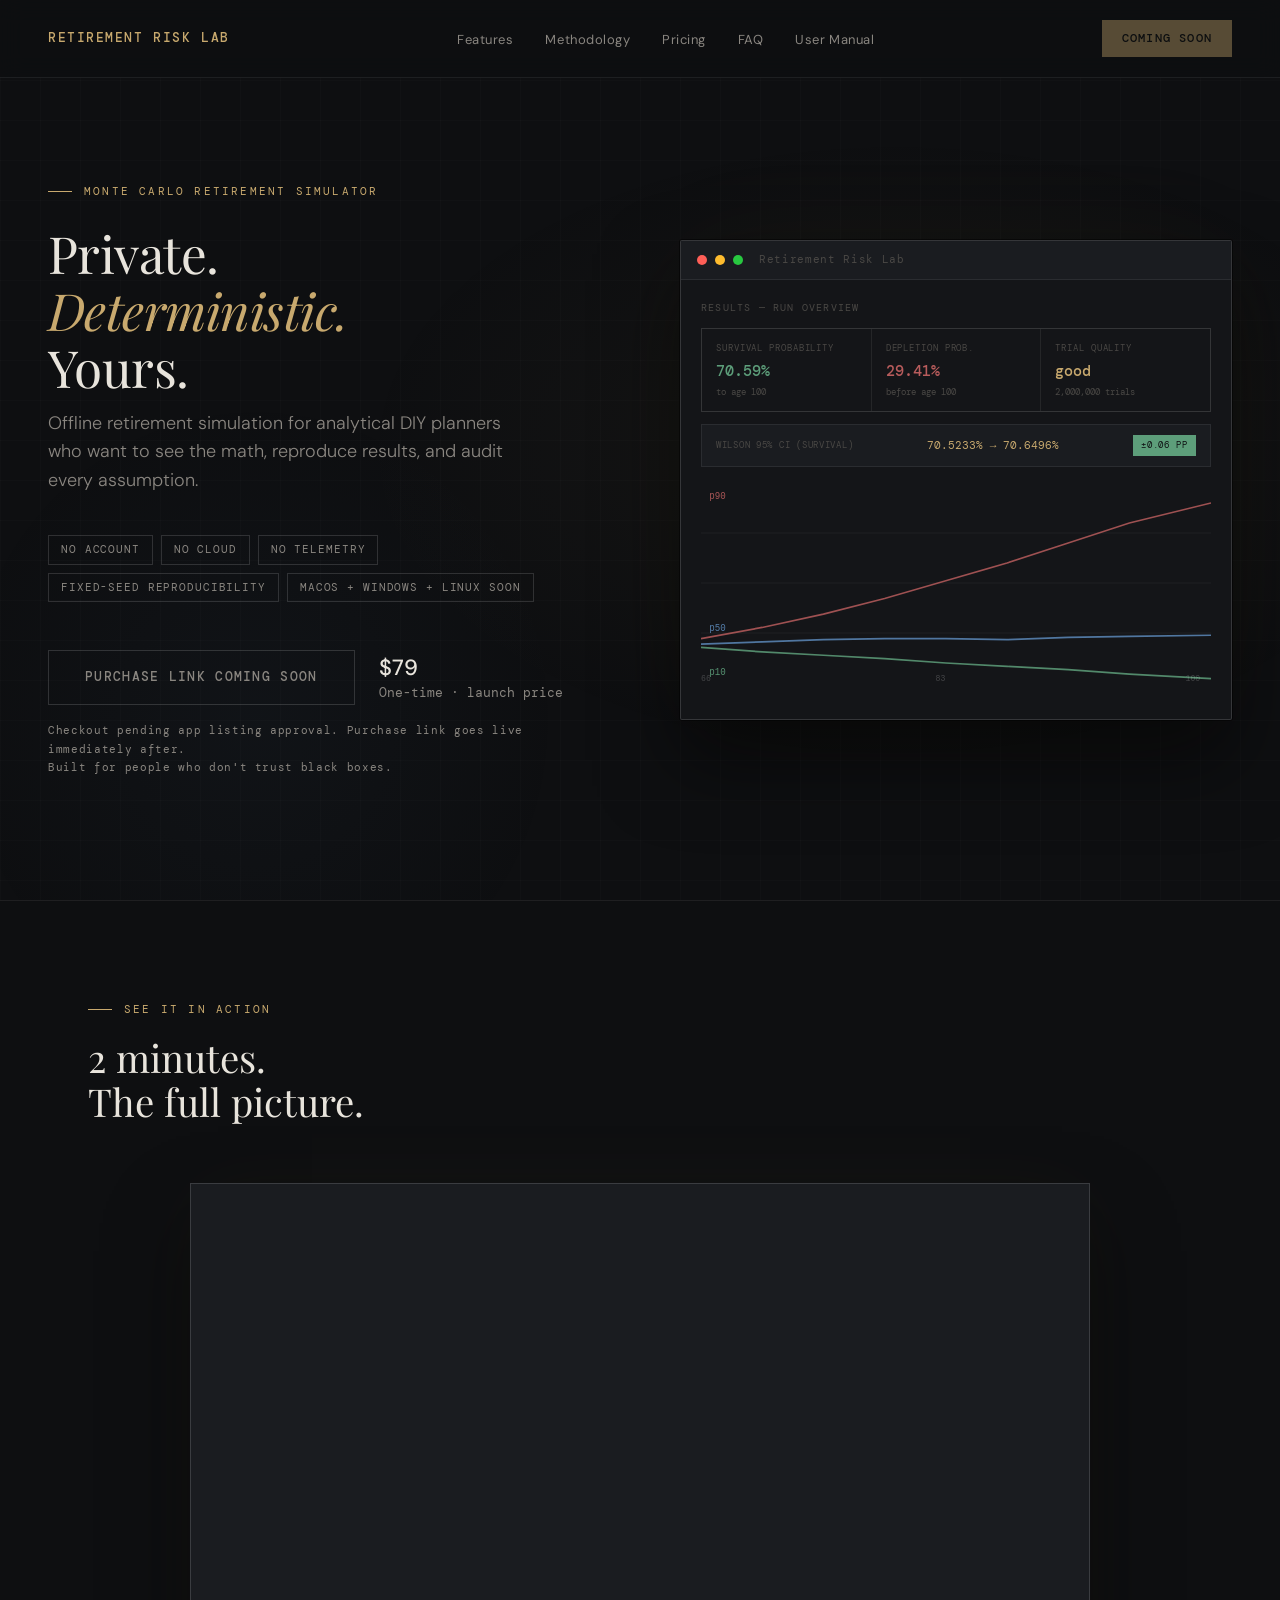
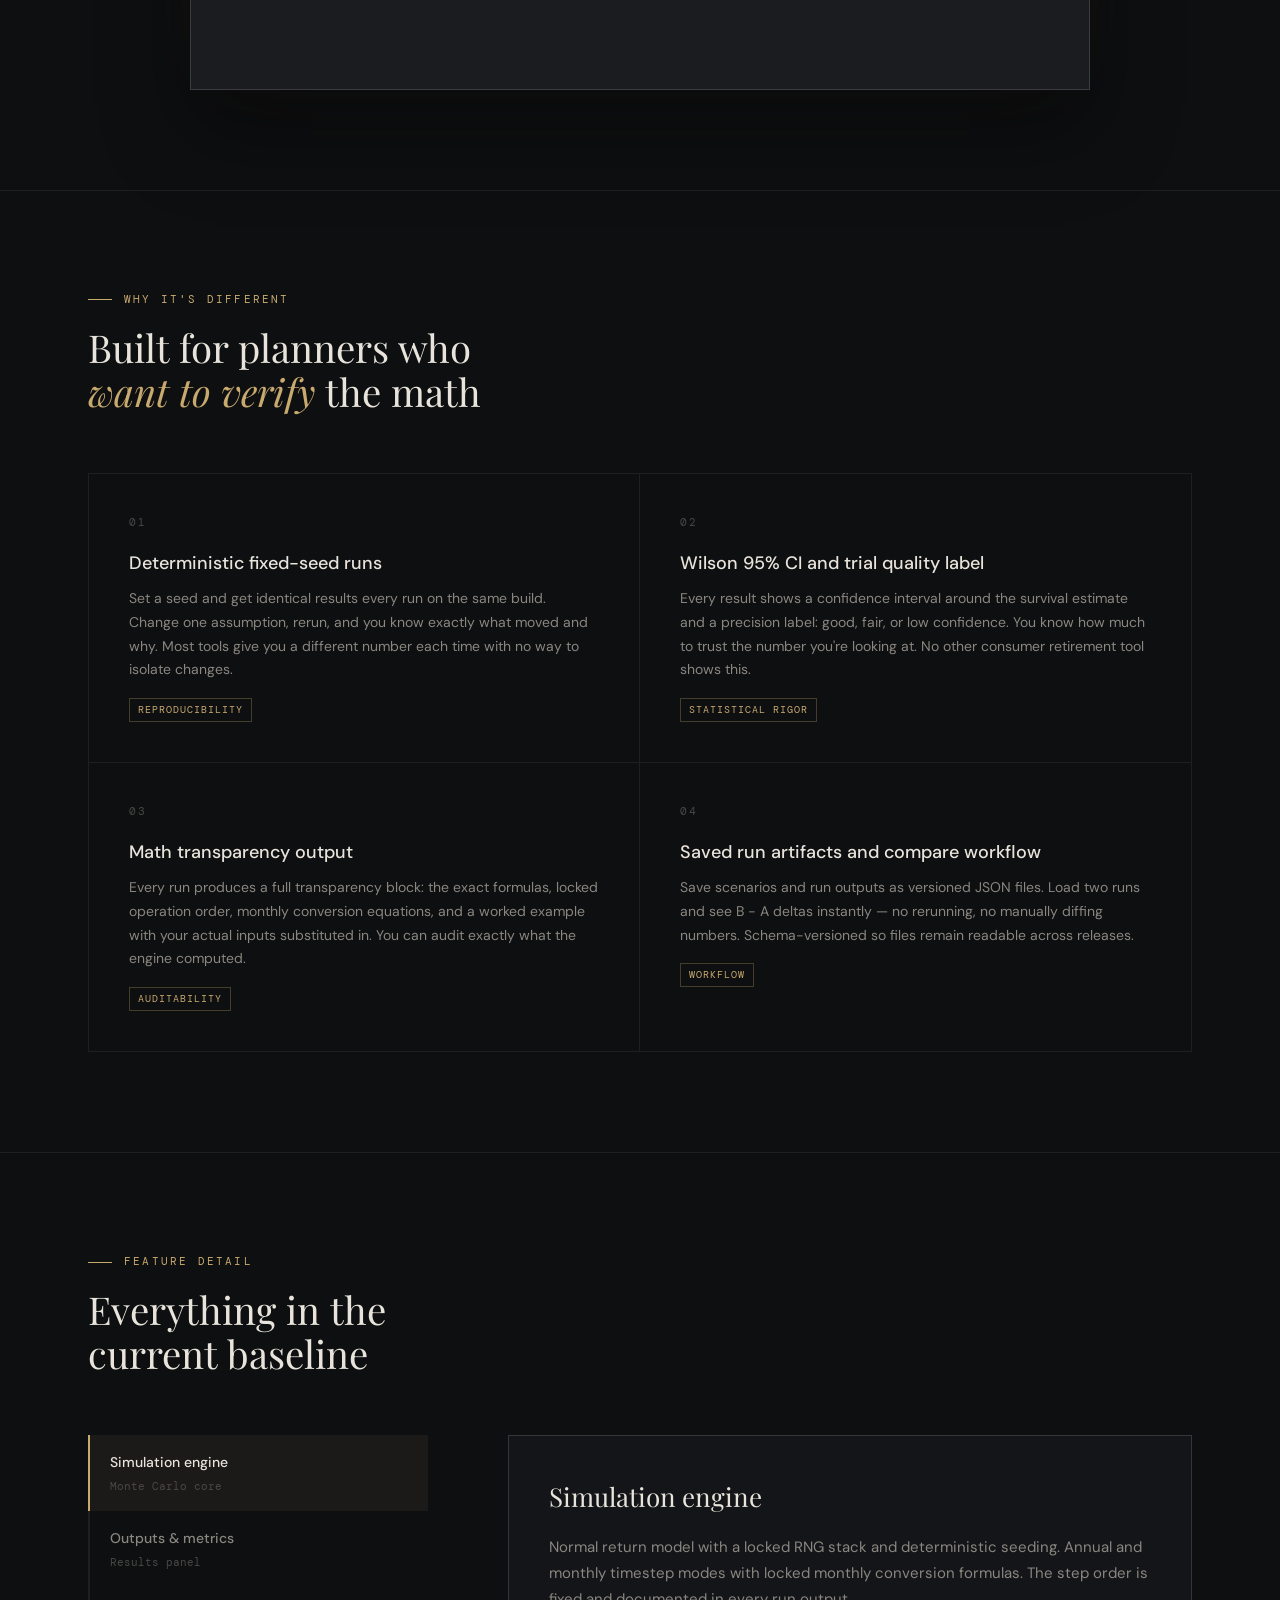
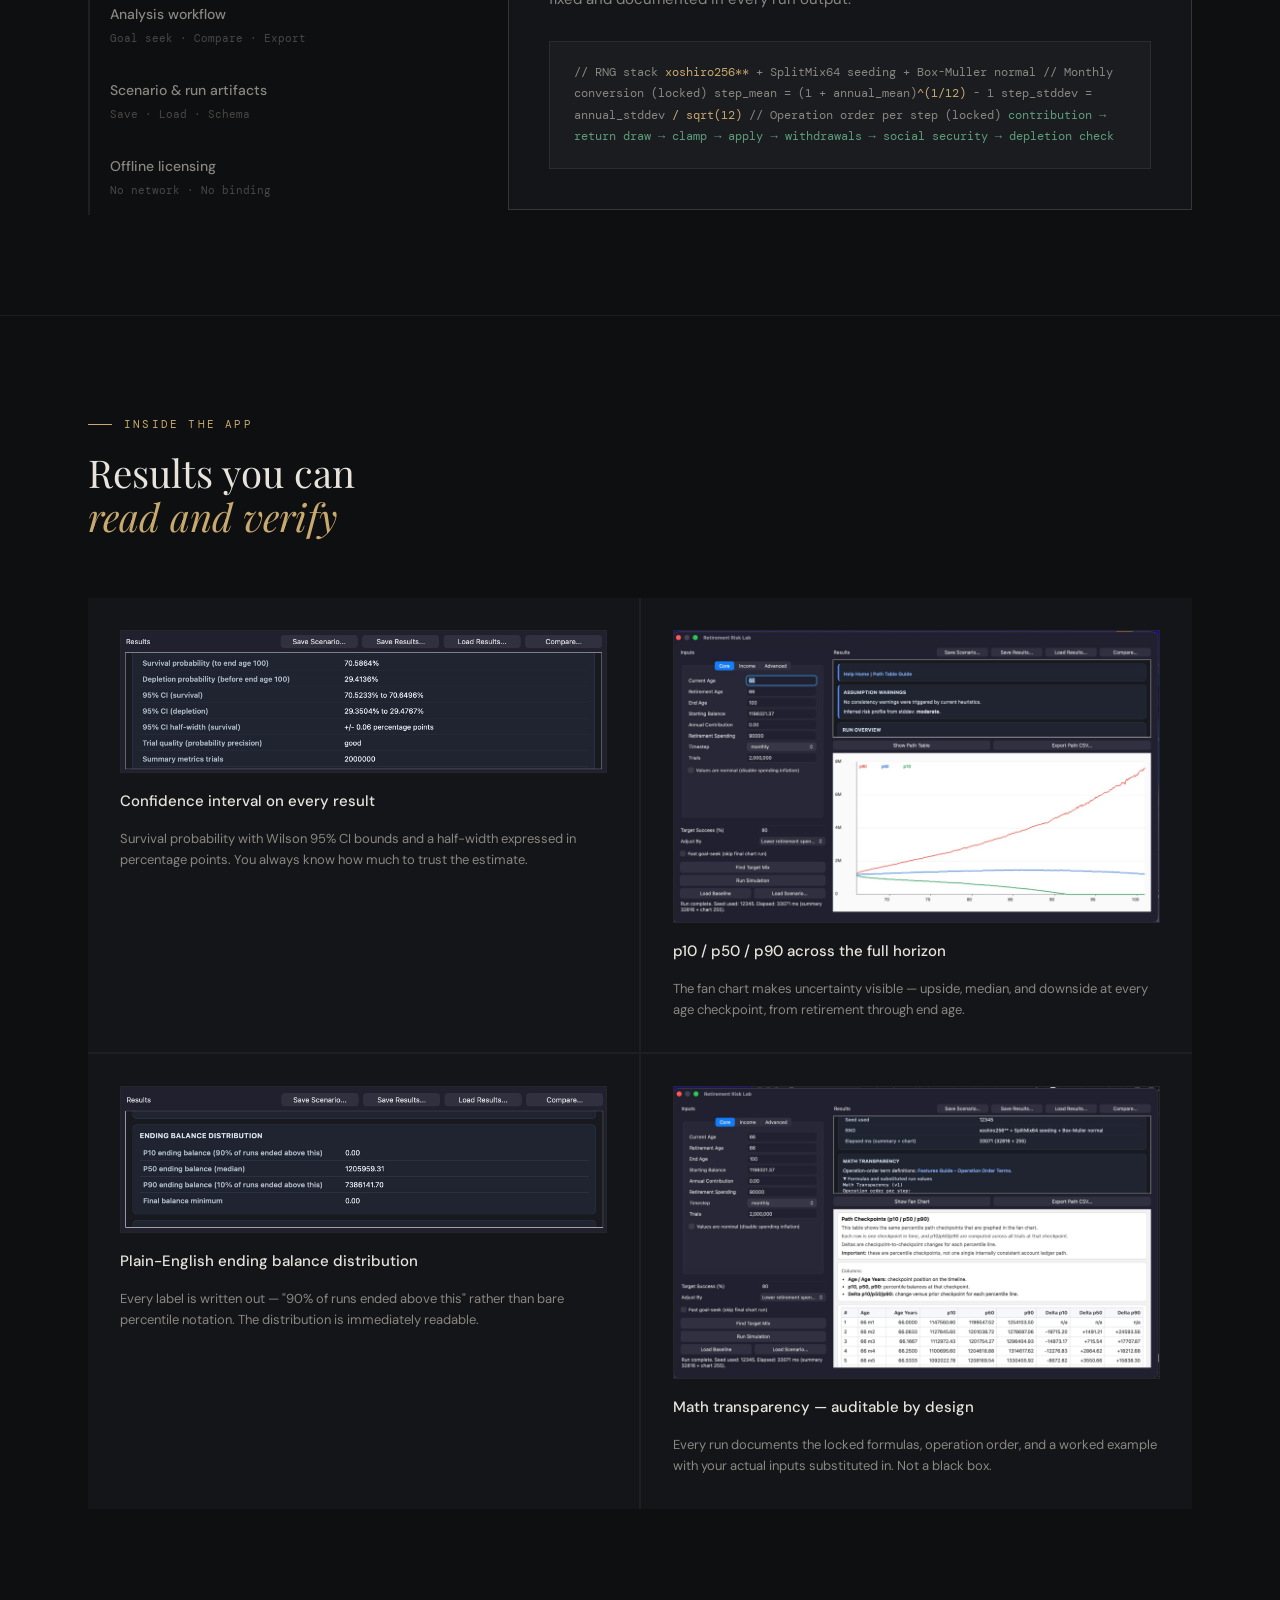
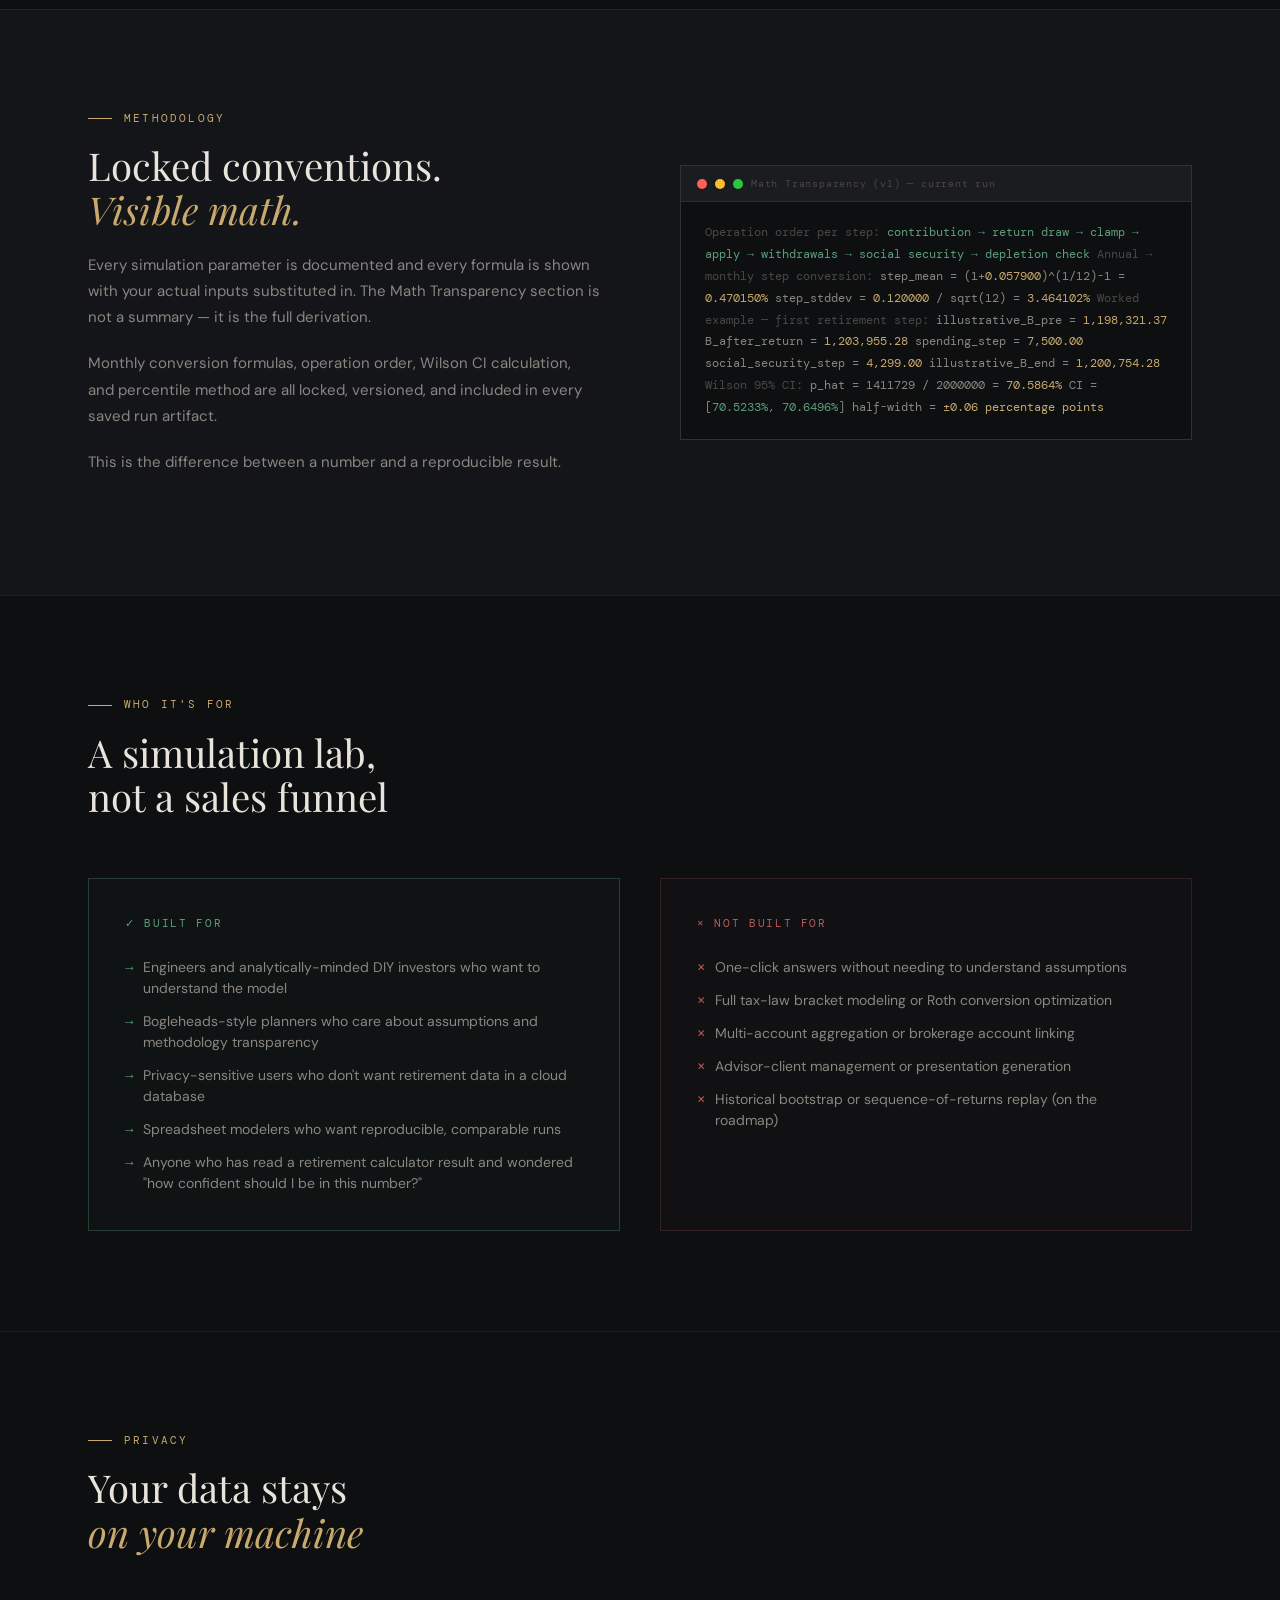
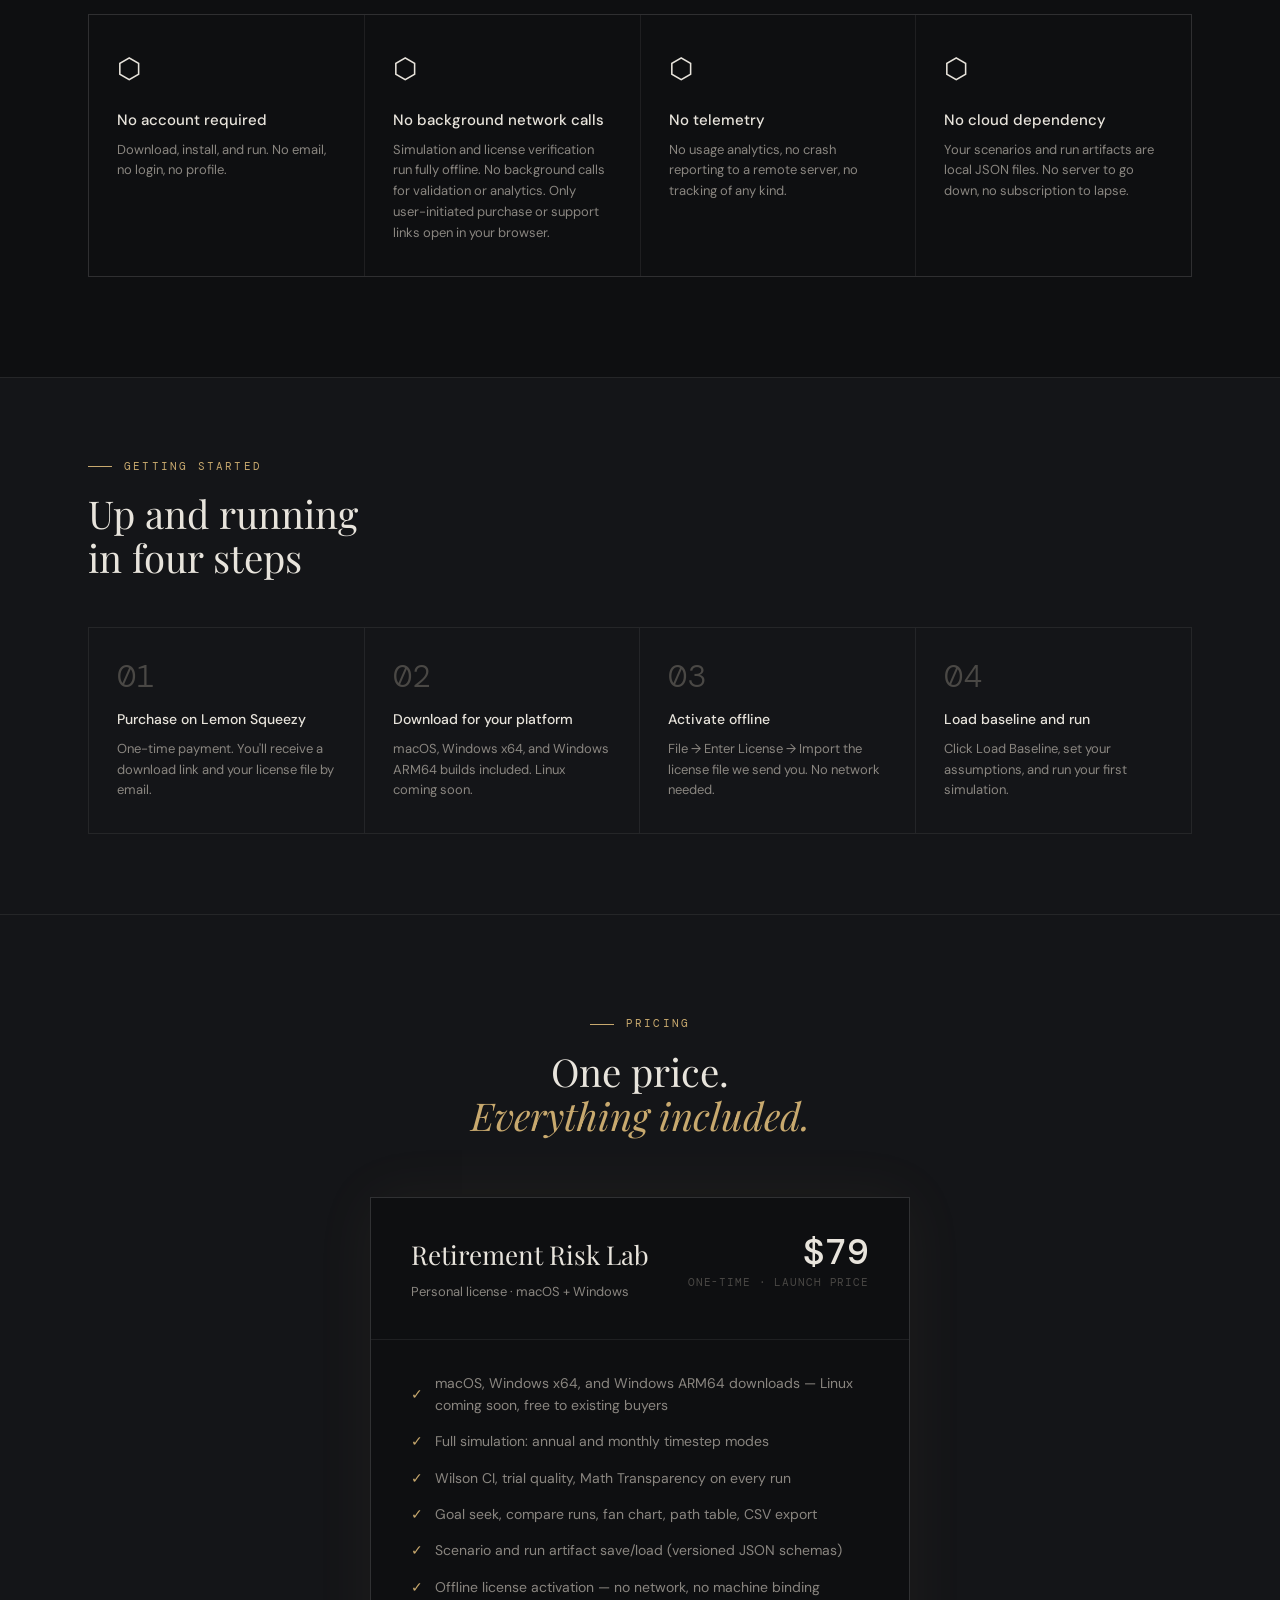
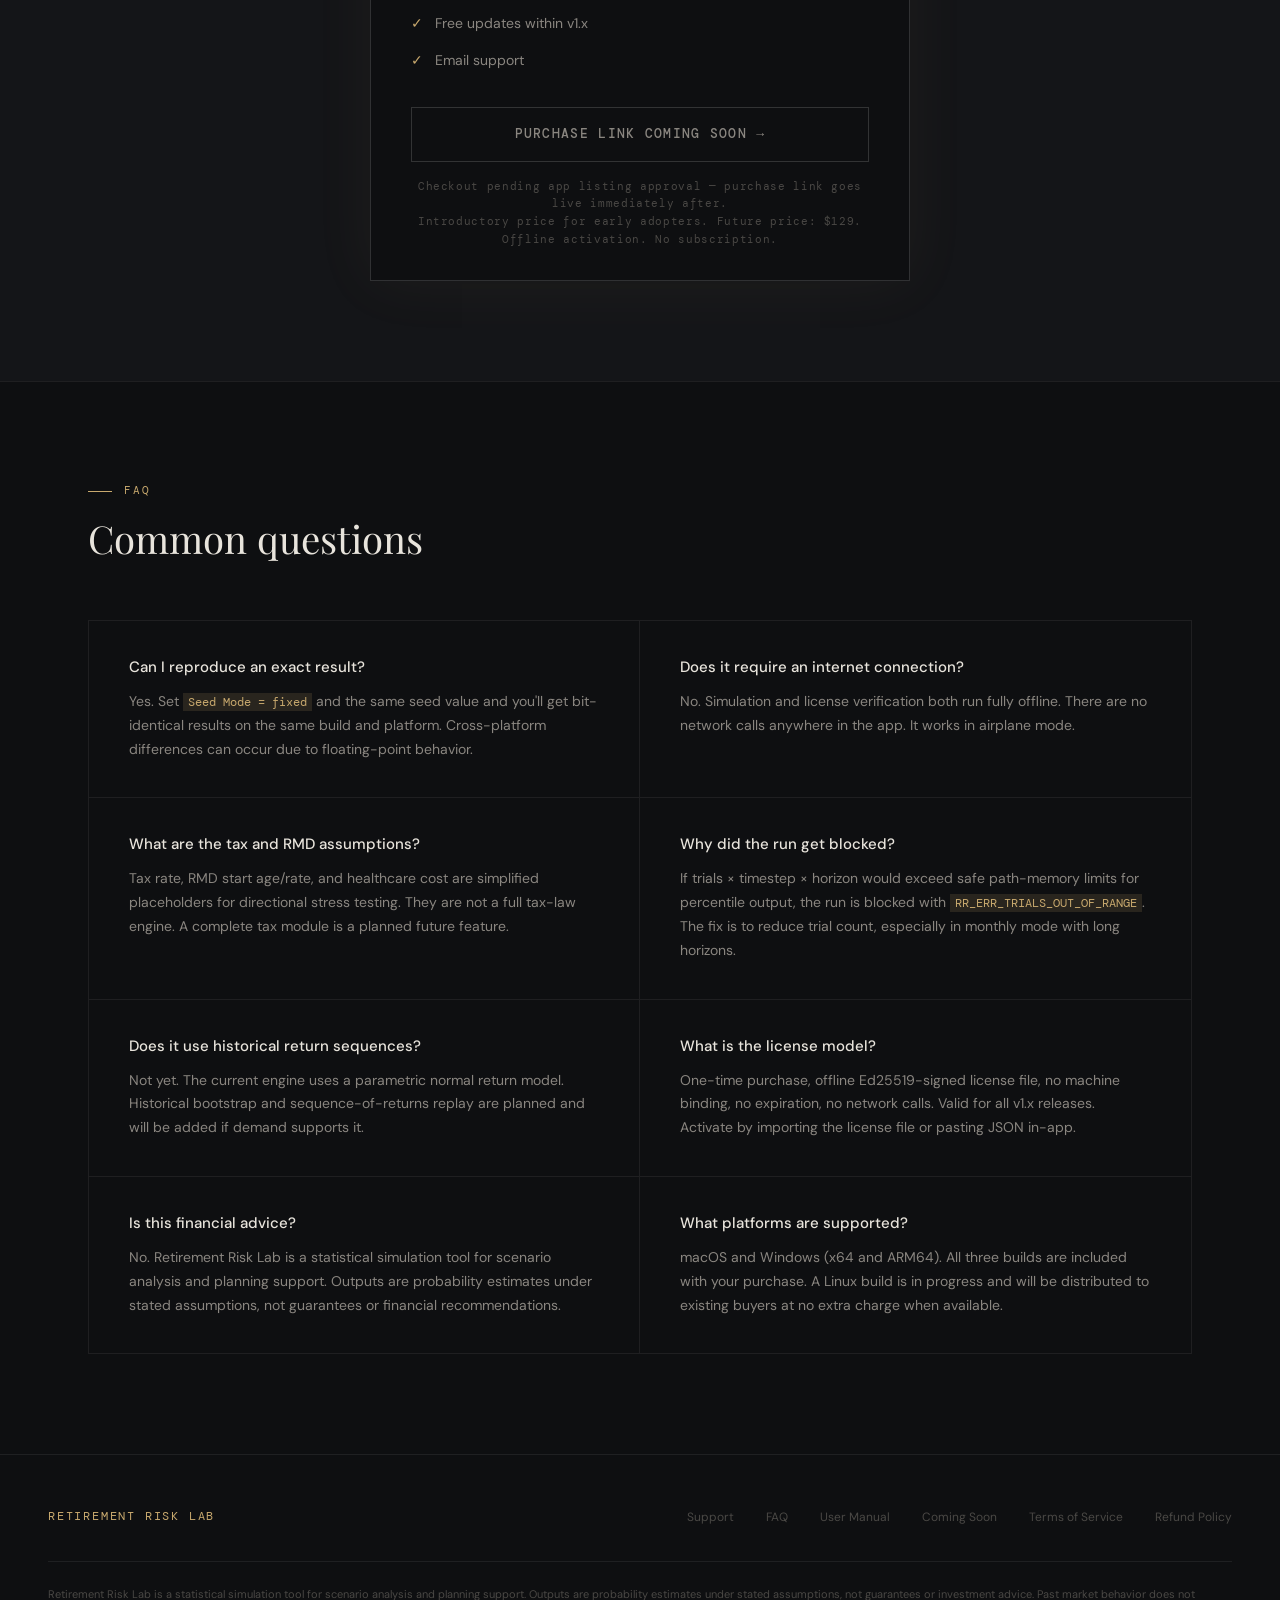
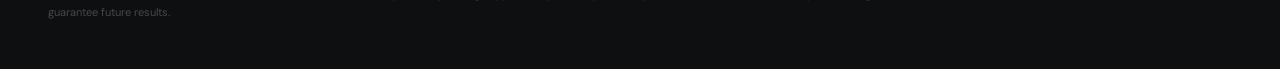
==== index.html @ a1e16ba3 "Add files via upload added user manual to site" ====
<!DOCTYPE html>
<html lang="en">
<head>
<meta charset="UTF-8">
<meta name="viewport" content="width=device-width, initial-scale=1.0">
<title>Retirement Risk Lab — Offline Monte Carlo Retirement Simulator</title>

<!-- SEO -->
<meta name="description" content="Retirement Risk Lab is an offline Monte Carlo retirement simulator for analytical DIY planners. Fixed-seed reproducibility, Wilson 95% confidence intervals, and full math transparency on every run. macOS and Windows.">
<meta name="keywords" content="retirement simulator, Monte Carlo retirement, retirement planning software, offline retirement calculator, retirement risk, safe withdrawal rate, DIY retirement planning">
<meta name="author" content="stillward labs">
<link rel="canonical" href="https://retirementrisklab.app/">
<meta name="robots" content="index, follow">

<!-- Open Graph (Facebook, LinkedIn, iMessage, Slack previews) -->
<meta property="og:type" content="website">
<meta property="og:url" content="https://retirementrisklab.app/">
<meta property="og:title" content="Retirement Risk Lab — Offline Monte Carlo Retirement Simulator">
<meta property="og:description" content="Fixed-seed reproducibility, Wilson 95% CI on every estimate, and full math transparency. Not a calculator — a simulation lab. Offline, private, yours.">
<meta property="og:image" content="https://retirementrisklab.app/screenshot-fanchart.jpeg">
<meta property="og:image:width" content="1200">
<meta property="og:image:height" content="630">
<meta property="og:site_name" content="Retirement Risk Lab">
<meta property="og:locale" content="en_US">

<!-- Twitter Card -->
<meta name="twitter:card" content="summary_large_image">
<meta name="twitter:title" content="Retirement Risk Lab — Offline Monte Carlo Retirement Simulator">
<meta name="twitter:description" content="Fixed-seed reproducibility, Wilson 95% CI on every estimate, and full math transparency. Not a calculator — a simulation lab.">
<meta name="twitter:image" content="https://retirementrisklab.app/screenshot-fanchart.jpeg">

<!-- Structured Data -->
<script type="application/ld+json">
{
  "@context": "https://schema.org",
  "@type": "SoftwareApplication",
  "name": "Retirement Risk Lab",
  "operatingSystem": "macOS, Windows",
  "applicationCategory": "FinanceApplication",
  "offers": {
    "@type": "Offer",
    "price": "79.00",
    "priceCurrency": "USD"
  },
  "description": "Offline Monte Carlo retirement simulator with fixed-seed reproducibility, Wilson 95% confidence intervals, and full math transparency on every run.",
  "url": "https://retirementrisklab.app/",
  "publisher": {
    "@type": "Organization",
    "name": "stillward labs",
    "url": "https://stillwardlabs.com"
  }
}
</script>
<link rel="preconnect" href="https://fonts.googleapis.com">
<link rel="preconnect" href="https://fonts.gstatic.com" crossorigin>
<link href="https://fonts.googleapis.com/css2?family=DM+Mono:ital,wght@0,300;0,400;0,500;1,300&family=DM+Sans:ital,opsz,wght@0,9..40,300;0,9..40,400;0,9..40,500;0,9..40,600;1,9..40,300&family=Playfair+Display:wght@400;500&display=swap" rel="stylesheet">
<style>
  :root {
    --bg: #0e0f11;
    --bg2: #141518;
    --bg3: #1a1c20;
    --border: rgba(255,255,255,0.07);
    --border-bright: rgba(255,255,255,0.14);
    --text: #e8e4dc;
    --text-dim: #8a8680;
    --text-dimmer: #4a4845;
    --accent: #c8a96e;
    --accent-dim: rgba(200,169,110,0.15);
    --accent-glow: rgba(200,169,110,0.08);
    --green: #5d9e7a;
    --red: #b85c5c;
    --blue: #5b88b8;
    --mono: 'DM Mono', monospace;
    --sans: 'DM Sans', sans-serif;
    --serif: 'Playfair Display', serif;
  }

  * { box-sizing: border-box; margin: 0; padding: 0; }

  html { scroll-behavior: smooth; }

  body {
    background: var(--bg);
    color: var(--text);
    font-family: var(--sans);
    font-size: 16px;
    line-height: 1.6;
    overflow-x: hidden;
  }

  /* Grid texture overlay */
  body::before {
    content: '';
    position: fixed;
    inset: 0;
    background-image:
      linear-gradient(rgba(255,255,255,0.015) 1px, transparent 1px),
      linear-gradient(90deg, rgba(255,255,255,0.015) 1px, transparent 1px);
    background-size: 40px 40px;
    pointer-events: none;
    z-index: 0;
  }

  /* ── NAV ── */
  nav {
    position: fixed;
    top: 0; left: 0; right: 0;
    z-index: 100;
    padding: 20px 48px;
    display: flex;
    align-items: center;
    justify-content: space-between;
    background: rgba(14,15,17,0.85);
    backdrop-filter: blur(12px);
    border-bottom: 1px solid var(--border);
  }

  .nav-logo {
    font-family: var(--mono);
    font-size: 13px;
    font-weight: 500;
    letter-spacing: 0.12em;
    color: var(--accent);
    text-transform: uppercase;
    text-decoration: none;
  }

  .nav-links {
    display: flex;
    gap: 32px;
    list-style: none;
  }

  .nav-links a {
    font-size: 13px;
    color: var(--text-dim);
    text-decoration: none;
    letter-spacing: 0.04em;
    transition: color 0.2s;
  }

  .nav-links a:hover { color: var(--text); }

  .nav-cta {
    font-family: var(--mono);
    font-size: 12px;
    font-weight: 500;
    letter-spacing: 0.1em;
    color: var(--bg);
    background: var(--accent);
    padding: 9px 20px;
    text-decoration: none;
    text-transform: uppercase;
    transition: opacity 0.2s;
  }

  .nav-cta:hover { opacity: 0.85; }

  .nav-cta.disabled {
    opacity: 0.4;
    cursor: default;
    pointer-events: none;
  }

  .btn-coming-soon {
    font-family: var(--mono);
    font-size: 13px;
    font-weight: 500;
    letter-spacing: 0.1em;
    color: var(--text-dim);
    background: transparent;
    border: 1px solid rgba(255,255,255,0.15);
    padding: 16px 36px;
    text-transform: uppercase;
    display: inline-block;
    cursor: default;
  }

  .coming-soon-note {
    font-family: var(--mono);
    font-size: 11px;
    color: var(--text-dim);
    letter-spacing: 0.06em;
    line-height: 1.7;
    margin-top: 16px;
  }

  /* ── HERO ── */
  .hero {
    position: relative;
    min-height: 100vh;
    display: flex;
    align-items: center;
    padding: 140px 48px 80px;
    overflow: hidden;
  }

  .hero-bg {
    position: absolute;
    inset: 0;
    background:
      radial-gradient(ellipse 60% 50% at 70% 50%, rgba(200,169,110,0.05) 0%, transparent 70%),
      radial-gradient(ellipse 40% 60% at 20% 80%, rgba(91,136,184,0.04) 0%, transparent 60%);
  }

  .hero-inner {
    position: relative;
    z-index: 1;
    max-width: 1200px;
    margin: 0 auto;
    width: 100%;
    display: grid;
    grid-template-columns: 1fr 1fr;
    gap: 80px;
    align-items: center;
  }

  .hero-label {
    font-family: var(--mono);
    font-size: 11px;
    letter-spacing: 0.2em;
    color: var(--accent);
    text-transform: uppercase;
    margin-bottom: 24px;
    display: flex;
    align-items: center;
    gap: 12px;
  }

  .hero-label::before {
    content: '';
    display: block;
    width: 24px;
    height: 1px;
    background: var(--accent);
  }

  h1 {
    font-family: var(--serif);
    font-size: clamp(38px, 4vw, 58px);
    font-weight: 400;
    line-height: 1.12;
    letter-spacing: -0.01em;
    margin-bottom: 12px;
    color: var(--text);
  }

  h1 em {
    font-style: italic;
    color: var(--accent);
  }

  .hero-sub {
    font-size: 18px;
    font-weight: 300;
    color: var(--text-dim);
    line-height: 1.6;
    margin-bottom: 40px;
    max-width: 460px;
  }

  .hero-pills {
    display: flex;
    flex-wrap: wrap;
    gap: 8px;
    margin-bottom: 48px;
  }

  .pill {
    font-family: var(--mono);
    font-size: 11px;
    letter-spacing: 0.08em;
    color: var(--text-dim);
    border: 1px solid var(--border-bright);
    padding: 5px 12px;
    text-transform: uppercase;
  }

  .hero-buy {
    display: flex;
    align-items: center;
    gap: 24px;
    flex-wrap: wrap;
  }

  .btn-primary {
    font-family: var(--mono);
    font-size: 13px;
    font-weight: 500;
    letter-spacing: 0.1em;
    color: var(--bg);
    background: var(--accent);
    padding: 16px 36px;
    text-decoration: none;
    text-transform: uppercase;
    transition: opacity 0.2s, transform 0.2s;
    display: inline-block;
  }

  .btn-primary:hover { opacity: 0.9; transform: translateY(-1px); }

  .price-note {
    font-family: var(--mono);
    font-size: 13px;
    color: var(--text-dim);
    line-height: 1.4;
  }

  .price-note strong {
    display: block;
    font-size: 22px;
    font-weight: 500;
    color: var(--text);
    font-family: var(--sans);
  }

  /* ── HERO CHART MOCKUP ── */
  .hero-visual {
    position: relative;
  }

  .app-frame {
    background: var(--bg2);
    border: 1px solid var(--border-bright);
    border-radius: 2px;
    overflow: hidden;
    box-shadow:
      0 0 0 1px rgba(0,0,0,0.5),
      0 40px 80px rgba(0,0,0,0.5),
      0 0 120px rgba(200,169,110,0.04);
  }

  .app-titlebar {
    background: var(--bg3);
    border-bottom: 1px solid var(--border);
    padding: 10px 16px;
    display: flex;
    align-items: center;
    gap: 8px;
  }

  .dot { width: 10px; height: 10px; border-radius: 50%; }
  .dot-r { background: #ff5f57; }
  .dot-y { background: #febc2e; }
  .dot-g { background: #28c840; }

  .app-title {
    font-family: var(--mono);
    font-size: 11px;
    color: var(--text-dimmer);
    margin-left: 8px;
    letter-spacing: 0.06em;
  }

  .app-content {
    padding: 20px;
  }

  .results-label {
    font-family: var(--mono);
    font-size: 10px;
    color: var(--text-dimmer);
    letter-spacing: 0.12em;
    text-transform: uppercase;
    margin-bottom: 12px;
  }

  /* Fake chart SVG area */
  .chart-area {
    width: 100%;
    height: 200px;
    position: relative;
    margin-bottom: 16px;
  }

  .chart-area svg {
    width: 100%;
    height: 100%;
  }

  /* Stats row */
  .stat-grid {
    display: grid;
    grid-template-columns: repeat(3, 1fr);
    gap: 1px;
    background: var(--border);
    border: 1px solid var(--border);
  }

  .stat-cell {
    background: var(--bg2);
    padding: 12px 14px;
  }

  .stat-label {
    font-family: var(--mono);
    font-size: 9px;
    color: var(--text-dimmer);
    letter-spacing: 0.1em;
    text-transform: uppercase;
    margin-bottom: 4px;
  }

  .stat-value {
    font-family: var(--mono);
    font-size: 15px;
    font-weight: 500;
    color: var(--text);
  }

  .stat-value.green { color: var(--green); }
  .stat-value.amber { color: var(--accent); }

  .stat-sub {
    font-family: var(--mono);
    font-size: 9px;
    color: var(--text-dimmer);
    margin-top: 2px;
  }

  /* CI bar */
  .ci-bar {
    margin-top: 12px;
    padding: 10px 14px;
    background: var(--bg3);
    border: 1px solid var(--border);
    display: flex;
    align-items: center;
    justify-content: space-between;
  }

  .ci-label {
    font-family: var(--mono);
    font-size: 9px;
    color: var(--text-dimmer);
    letter-spacing: 0.08em;
    text-transform: uppercase;
  }

  .ci-value {
    font-family: var(--mono);
    font-size: 11px;
    color: var(--accent);
  }

  .quality-badge {
    font-family: var(--mono);
    font-size: 9px;
    letter-spacing: 0.1em;
    text-transform: uppercase;
    color: var(--bg);
    background: var(--green);
    padding: 3px 8px;
  }

  /* ── SECTION COMMON ── */
  section {
    position: relative;
    z-index: 1;
  }

  .section-inner {
    max-width: 1200px;
    margin: 0 auto;
    padding: 0 48px;
  }

  .section-label {
    font-family: var(--mono);
    font-size: 11px;
    letter-spacing: 0.2em;
    color: var(--accent);
    text-transform: uppercase;
    margin-bottom: 16px;
    display: flex;
    align-items: center;
    gap: 12px;
  }

  .section-label::before {
    content: '';
    display: block;
    width: 24px;
    height: 1px;
    background: var(--accent);
  }

  h2 {
    font-family: var(--serif);
    font-size: clamp(28px, 3vw, 42px);
    font-weight: 400;
    line-height: 1.15;
    margin-bottom: 20px;
    color: var(--text);
  }

  h2 em {
    font-style: italic;
    color: var(--accent);
  }

  /* ── DIFFERENTIATORS ── */
  .diff-section {
    padding: 100px 0;
    border-top: 1px solid var(--border);
  }

  .diff-grid {
    display: grid;
    grid-template-columns: 1fr 1fr;
    gap: 0;
    border: 1px solid var(--border);
    margin-top: 60px;
  }

  .diff-item {
    padding: 40px;
    border-right: 1px solid var(--border);
    border-bottom: 1px solid var(--border);
    transition: background 0.3s;
  }

  .diff-item:nth-child(2n) { border-right: none; }
  .diff-item:nth-last-child(-n+2) { border-bottom: none; }

  .diff-item:hover {
    background: var(--accent-glow);
  }

  .diff-number {
    font-family: var(--mono);
    font-size: 11px;
    color: var(--text-dimmer);
    letter-spacing: 0.15em;
    margin-bottom: 20px;
  }

  .diff-title {
    font-size: 18px;
    font-weight: 500;
    color: var(--text);
    margin-bottom: 12px;
    line-height: 1.3;
  }

  .diff-body {
    font-size: 14px;
    color: var(--text-dim);
    line-height: 1.7;
  }

  .diff-tag {
    display: inline-block;
    font-family: var(--mono);
    font-size: 10px;
    letter-spacing: 0.1em;
    text-transform: uppercase;
    color: var(--accent);
    border: 1px solid rgba(200,169,110,0.3);
    padding: 3px 8px;
    margin-top: 16px;
  }

  /* ── FEATURES ── */
  .features-section {
    padding: 100px 0;
    border-top: 1px solid var(--border);
  }

  .features-layout {
    display: grid;
    grid-template-columns: 340px 1fr;
    gap: 80px;
    margin-top: 60px;
    align-items: start;
  }

  .features-nav {
    position: sticky;
    top: 100px;
  }

  .feature-tab {
    display: block;
    padding: 16px 20px;
    border-left: 2px solid var(--border);
    cursor: pointer;
    transition: all 0.2s;
    text-decoration: none;
  }

  .feature-tab:hover, .feature-tab.active {
    border-left-color: var(--accent);
    background: var(--accent-glow);
  }

  .feature-tab-title {
    font-size: 14px;
    font-weight: 500;
    color: var(--text-dim);
    margin-bottom: 4px;
    transition: color 0.2s;
  }

  .feature-tab:hover .feature-tab-title,
  .feature-tab.active .feature-tab-title {
    color: var(--text);
  }

  .feature-tab-sub {
    font-family: var(--mono);
    font-size: 11px;
    color: var(--text-dimmer);
  }

  .features-panels > div {
    display: none;
  }

  .features-panels > div.active {
    display: block;
  }

  .feature-panel {
    background: var(--bg2);
    border: 1px solid var(--border-bright);
    padding: 40px;
  }

  .feature-panel-title {
    font-family: var(--serif);
    font-size: 26px;
    font-weight: 400;
    margin-bottom: 16px;
    color: var(--text);
  }

  .feature-panel-body {
    font-size: 15px;
    color: var(--text-dim);
    line-height: 1.75;
    margin-bottom: 28px;
  }

  .code-block {
    background: var(--bg3);
    border: 1px solid var(--border);
    padding: 20px 24px;
    font-family: var(--mono);
    font-size: 12px;
    color: var(--text-dim);
    line-height: 1.8;
    overflow-x: auto;
  }

  .code-block .hl { color: var(--accent); }
  .code-block .gr { color: var(--green); }
  .code-block .bl { color: var(--blue); }

  .feature-list {
    list-style: none;
    display: flex;
    flex-direction: column;
    gap: 10px;
  }

  .feature-list li {
    font-size: 14px;
    color: var(--text-dim);
    display: flex;
    align-items: flex-start;
    gap: 12px;
    line-height: 1.5;
  }

  .feature-list li::before {
    content: '→';
    color: var(--accent);
    font-family: var(--mono);
    font-size: 12px;
    flex-shrink: 0;
    margin-top: 1px;
  }

  /* ── SCREENSHOTS ── */
  .screenshots-section {
    padding: 100px 0;
    border-top: 1px solid var(--border);
  }

  .screenshot-grid {
    display: grid;
    grid-template-columns: 1fr 1fr;
    gap: 2px;
    margin-top: 60px;
    background: var(--border);
  }

  .screenshot-item {
    background: var(--bg2);
    padding: 32px;
    display: flex;
    flex-direction: column;
    gap: 16px;
  }

  .screenshot-item img {
    cursor: zoom-in;
    transition: opacity 0.2s;
  }

  .screenshot-item img:hover {
    opacity: 0.85;
  }

  /* ── LIGHTBOX ── */
  .lightbox {
    display: none;
    position: fixed;
    inset: 0;
    z-index: 1000;
    background: rgba(0,0,0,0.92);
    align-items: center;
    justify-content: center;
    cursor: zoom-out;
    padding: 32px;
  }

  .lightbox.open {
    display: flex;
  }

  .lightbox img {
    max-width: 100%;
    max-height: 90vh;
    object-fit: contain;
    box-shadow: 0 0 80px rgba(0,0,0,0.8);
    cursor: zoom-out;
  }

  .lightbox-close {
    position: fixed;
    top: 24px;
    right: 32px;
    font-family: var(--mono);
    font-size: 13px;
    letter-spacing: 0.1em;
    color: rgba(255,255,255,0.5);
    cursor: pointer;
    text-transform: uppercase;
    transition: color 0.2s;
    z-index: 1001;
  }

  .lightbox-close:hover { color: rgba(255,255,255,0.9); }

  .screenshot-caption-title {
    font-size: 15px;
    font-weight: 500;
    color: var(--text);
  }

  .screenshot-caption-body {
    font-size: 13px;
    color: var(--text-dim);
    line-height: 1.6;
  }

  /* ── MATH TRANSPARENCY DEMO ── */
  .math-section {
    padding: 100px 0;
    border-top: 1px solid var(--border);
    background: var(--bg2);
  }

  .math-inner {
    max-width: 1200px;
    margin: 0 auto;
    padding: 0 48px;
    display: grid;
    grid-template-columns: 1fr 1fr;
    gap: 80px;
    align-items: center;
  }

  .math-copy h2 {
    margin-bottom: 20px;
  }

  .math-copy p {
    font-size: 15px;
    color: var(--text-dim);
    line-height: 1.75;
    margin-bottom: 20px;
  }

  .math-terminal {
    background: var(--bg);
    border: 1px solid var(--border-bright);
    font-family: var(--mono);
    font-size: 11.5px;
    line-height: 1.9;
    overflow: hidden;
  }

  .terminal-bar {
    background: var(--bg3);
    border-bottom: 1px solid var(--border);
    padding: 8px 16px;
    display: flex;
    align-items: center;
    gap: 8px;
  }

  .terminal-title {
    font-size: 10px;
    color: var(--text-dimmer);
    letter-spacing: 0.08em;
  }

  .terminal-body {
    padding: 20px 24px;
    color: var(--text-dim);
  }

  .terminal-body .hl  { color: var(--accent); }
  .terminal-body .gr  { color: var(--green); }
  .terminal-body .bl  { color: var(--blue); }
  .terminal-body .dim { color: var(--text-dimmer); }

  /* ── PRIVACY ── */
  .privacy-section {
    padding: 100px 0;
    border-top: 1px solid var(--border);
  }

  .privacy-grid {
    display: grid;
    grid-template-columns: repeat(4, 1fr);
    gap: 1px;
    background: var(--border);
    border: 1px solid var(--border);
    margin-top: 60px;
  }

  .privacy-item {
    background: var(--bg);
    padding: 32px 28px;
  }

  .privacy-icon {
    font-size: 28px;
    margin-bottom: 16px;
    display: block;
  }

  .privacy-title {
    font-size: 15px;
    font-weight: 500;
    color: var(--text);
    margin-bottom: 8px;
  }

  .privacy-body {
    font-size: 13px;
    color: var(--text-dim);
    line-height: 1.6;
  }

  /* ── PRICING ── */
  .pricing-section {
    padding: 100px 0;
    border-top: 1px solid var(--border);
    background: var(--bg2);
  }

  .pricing-card {
    max-width: 540px;
    margin: 60px auto 0;
    border: 1px solid var(--border-bright);
    background: var(--bg);
    box-shadow: 0 0 60px rgba(200,169,110,0.06);
  }

  .pricing-header {
    padding: 36px 40px;
    border-bottom: 1px solid var(--border);
    display: flex;
    align-items: flex-start;
    justify-content: space-between;
  }

  .pricing-name {
    font-family: var(--serif);
    font-size: 26px;
    font-weight: 400;
    color: var(--text);
    margin-bottom: 6px;
  }

  .pricing-desc {
    font-size: 13px;
    color: var(--text-dim);
  }

  .pricing-amount {
    text-align: right;
  }

  .pricing-price {
    font-family: var(--mono);
    font-size: 36px;
    font-weight: 500;
    color: var(--text);
    line-height: 1;
  }

  .pricing-period {
    font-family: var(--mono);
    font-size: 11px;
    color: var(--text-dimmer);
    letter-spacing: 0.08em;
    text-transform: uppercase;
    margin-top: 4px;
  }

  .pricing-body {
    padding: 32px 40px;
  }

  .pricing-features {
    list-style: none;
    display: flex;
    flex-direction: column;
    gap: 14px;
    margin-bottom: 36px;
  }

  .pricing-features li {
    font-size: 14px;
    color: var(--text-dim);
    display: flex;
    align-items: center;
    gap: 12px;
  }

  .pricing-features li::before {
    content: '✓';
    color: var(--accent);
    font-family: var(--mono);
    font-weight: 500;
    flex-shrink: 0;
  }

  .btn-buy {
    display: block;
    width: 100%;
    font-family: var(--mono);
    font-size: 13px;
    font-weight: 500;
    letter-spacing: 0.12em;
    text-transform: uppercase;
    color: var(--bg);
    background: var(--accent);
    padding: 18px;
    text-align: center;
    text-decoration: none;
    transition: opacity 0.2s;
  }

  .btn-buy:hover { opacity: 0.9; }

  .pricing-note {
    font-family: var(--mono);
    font-size: 11px;
    color: var(--text-dimmer);
    text-align: center;
    letter-spacing: 0.06em;
    margin-top: 16px;
    line-height: 1.6;
  }

  /* ── FAQ ── */
  .faq-section {
    padding: 100px 0;
    border-top: 1px solid var(--border);
  }

  .faq-grid {
    display: grid;
    grid-template-columns: 1fr 1fr;
    gap: 0;
    border: 1px solid var(--border);
    margin-top: 60px;
  }

  .faq-item {
    padding: 36px 40px;
    border-right: 1px solid var(--border);
    border-bottom: 1px solid var(--border);
  }

  .faq-item:nth-child(2n) { border-right: none; }
  .faq-item:nth-last-child(-n+2) { border-bottom: none; }

  .faq-q {
    font-size: 15px;
    font-weight: 500;
    color: var(--text);
    margin-bottom: 12px;
    line-height: 1.4;
  }

  .faq-a {
    font-size: 14px;
    color: var(--text-dim);
    line-height: 1.7;
  }

  .faq-a code {
    font-family: var(--mono);
    font-size: 12px;
    color: var(--accent);
    background: var(--accent-dim);
    padding: 1px 5px;
  }

  /* ── FOOTER ── */
  footer {
    padding: 48px;
    border-top: 1px solid var(--border);
    display: flex;
    align-items: center;
    justify-content: space-between;
    flex-wrap: wrap;
    gap: 24px;
  }

  .footer-logo {
    font-family: var(--mono);
    font-size: 12px;
    letter-spacing: 0.15em;
    color: var(--accent);
    text-transform: uppercase;
  }

  .footer-links {
    display: flex;
    gap: 32px;
    list-style: none;
  }

  .footer-links a {
    font-size: 12px;
    color: var(--text-dimmer);
    text-decoration: none;
    transition: color 0.2s;
  }

  .footer-links a:hover { color: var(--text-dim); }

  .footer-disclaimer {
    font-size: 11px;
    color: var(--text-dimmer);
    width: 100%;
    line-height: 1.6;
    border-top: 1px solid var(--border);
    padding-top: 24px;
    margin-top: 8px;
  }

  /* ── VIDEO PLACEHOLDER ── */
  .video-section {
    padding: 100px 0;
    border-top: 1px solid var(--border);
  }

  .video-wrapper {
    margin-top: 60px;
    position: relative;
    width: 100%;
    max-width: 900px;
    margin-left: auto;
    margin-right: auto;
    border: 1px solid var(--border-bright);
    background: var(--bg3);
    box-shadow: 0 40px 80px rgba(0,0,0,0.4), 0 0 80px rgba(200,169,110,0.04);
  }

  .video-placeholder {
    width: 100%;
    aspect-ratio: 16/9;
    display: flex;
    flex-direction: column;
    align-items: center;
    justify-content: center;
    gap: 20px;
    cursor: pointer;
    position: relative;
    overflow: hidden;
  }

  .video-placeholder::before {
    content: '';
    position: absolute;
    inset: 0;
    background: radial-gradient(ellipse 60% 60% at 50% 50%, rgba(200,169,110,0.06) 0%, transparent 70%);
  }

  .play-btn {
    width: 64px;
    height: 64px;
    border: 2px solid var(--accent);
    border-radius: 50%;
    display: flex;
    align-items: center;
    justify-content: center;
    position: relative;
    z-index: 1;
    transition: all 0.3s;
  }

  .video-placeholder:hover .play-btn {
    background: var(--accent-dim);
    transform: scale(1.05);
  }

  .play-btn::after {
    content: '';
    width: 0;
    height: 0;
    border-top: 10px solid transparent;
    border-bottom: 10px solid transparent;
    border-left: 18px solid var(--accent);
    margin-left: 4px;
  }

  .video-label {
    font-family: var(--mono);
    font-size: 12px;
    letter-spacing: 0.12em;
    color: var(--text-dim);
    text-transform: uppercase;
    position: relative;
    z-index: 1;
  }

  /* ── FOR WHO ── */
  .forwho-section {
    padding: 100px 0;
    border-top: 1px solid var(--border);
  }

  .forwho-grid {
    display: grid;
    grid-template-columns: 1fr 1fr;
    gap: 40px;
    margin-top: 60px;
  }

  .forwho-card {
    padding: 36px;
    border: 1px solid var(--border);
  }

  .forwho-card.yes {
    border-color: rgba(93,158,122,0.3);
    background: rgba(93,158,122,0.03);
  }

  .forwho-card.no {
    border-color: rgba(184,92,92,0.2);
    background: rgba(184,92,92,0.02);
  }

  .forwho-heading {
    font-family: var(--mono);
    font-size: 11px;
    letter-spacing: 0.15em;
    text-transform: uppercase;
    margin-bottom: 24px;
    display: flex;
    align-items: center;
    gap: 10px;
  }

  .forwho-heading.yes { color: var(--green); }
  .forwho-heading.no { color: var(--red); }

  .forwho-list {
    list-style: none;
    display: flex;
    flex-direction: column;
    gap: 12px;
  }

  .forwho-list li {
    font-size: 14px;
    color: var(--text-dim);
    line-height: 1.5;
    display: flex;
    align-items: flex-start;
    gap: 10px;
  }

  .forwho-list.yes li::before { content: '→'; color: var(--green); font-family: var(--mono); flex-shrink: 0; }
  .forwho-list.no li::before { content: '×'; color: var(--red); font-family: var(--mono); flex-shrink: 0; }

  /* ── ACTIVATION ── */
  .activation-section {
    padding: 80px 0;
    border-top: 1px solid var(--border);
    background: var(--bg2);
  }

  .activation-steps {
    display: grid;
    grid-template-columns: repeat(4, 1fr);
    gap: 0;
    border: 1px solid var(--border);
    margin-top: 48px;
  }

  .activation-step {
    padding: 32px 28px;
    border-right: 1px solid var(--border);
    position: relative;
  }

  .activation-step:last-child { border-right: none; }

  .step-number {
    font-family: var(--mono);
    font-size: 32px;
    font-weight: 300;
    color: var(--text-dimmer);
    line-height: 1;
    margin-bottom: 16px;
  }

  .step-title {
    font-size: 14px;
    font-weight: 500;
    color: var(--text);
    margin-bottom: 8px;
  }

  .step-body {
    font-size: 13px;
    color: var(--text-dim);
    line-height: 1.6;
  }

  /* animations */
  @keyframes fadeUp {
    from { opacity: 0; transform: translateY(20px); }
    to   { opacity: 1; transform: translateY(0); }
  }

  .hero-inner > * {
    animation: fadeUp 0.7s ease both;
  }

  .hero-inner > *:nth-child(2) {
    animation-delay: 0.15s;
  }

  /* responsive */
  @media (max-width: 900px) {
    nav { padding: 16px 24px; }
    .nav-links { display: none; }
    .hero { padding: 120px 24px 60px; }
    .hero-inner { grid-template-columns: 1fr; gap: 48px; }
    .section-inner { padding: 0 24px; }
    .diff-grid { grid-template-columns: 1fr; }
    .diff-item { border-right: none; }
    .features-layout { grid-template-columns: 1fr; }
    .features-nav { position: static; display: flex; overflow-x: auto; gap: 0; }
    .feature-tab { flex-shrink: 0; border-left: none; border-bottom: 2px solid var(--border); padding: 12px 16px; }
    .math-inner { grid-template-columns: 1fr; gap: 40px; }
    .privacy-grid { grid-template-columns: 1fr 1fr; }
    .faq-grid { grid-template-columns: 1fr; }
    .faq-item { border-right: none; }
    .forwho-grid { grid-template-columns: 1fr; }
    .activation-steps { grid-template-columns: 1fr 1fr; }
    .activation-step:nth-child(2) { border-right: none; }
    .screenshot-grid { grid-template-columns: 1fr; }
    footer { padding: 32px 24px; flex-direction: column; }
    .pricing-header { flex-direction: column; gap: 16px; }
    .pricing-amount { text-align: left; }
  }
</style>
</head>
<body>

<!-- NAV -->
<nav>
  <a href="#" class="nav-logo">Retirement Risk Lab</a>
  <ul class="nav-links">
    <li><a href="#features">Features</a></li>
    <li><a href="#methodology">Methodology</a></li>
    <li><a href="#pricing">Pricing</a></li>
    <li><a href="#faq">FAQ</a></li>
    <li><a href="RetirementRiskLab_UserManual.html" target="_blank" rel="noopener">User Manual</a></li>
  </ul>
  <a href="#pricing" class="nav-cta disabled">Coming Soon</a>
</nav>

<!-- HERO -->
<section class="hero">
  <div class="hero-bg"></div>
  <div class="hero-inner">
    <div class="hero-copy">
      <div class="hero-label">Monte Carlo Retirement Simulator</div>
      <h1>Private.<br><em>Deterministic.</em><br>Yours.</h1>
      <p class="hero-sub">Offline retirement simulation for analytical DIY planners who want to see the math, reproduce results, and audit every assumption.</p>
      <div class="hero-pills">
        <span class="pill">No account</span>
        <span class="pill">No cloud</span>
        <span class="pill">No telemetry</span>
        <span class="pill">Fixed-seed reproducibility</span>
        <span class="pill">macOS + Windows + Linux soon</span>
      </div>
      <div class="hero-buy">
        <div class="btn-coming-soon">Purchase link coming soon</div>
        <div class="price-note">
          <strong>$79</strong>
          One-time · launch price
        </div>
      </div>
      <div class="coming-soon-note">
        Checkout pending app listing approval. Purchase link goes live immediately after.<br>
        Built for people who don't trust black boxes.
      </div>
    </div>

    <div class="hero-visual">
      <div class="app-frame">
        <div class="app-titlebar">
          <div class="dot dot-r"></div>
          <div class="dot dot-y"></div>
          <div class="dot dot-g"></div>
          <span class="app-title">Retirement Risk Lab</span>
        </div>
        <div class="app-content">
          <div class="results-label">Results — Run Overview</div>
          <div class="stat-grid">
            <div class="stat-cell">
              <div class="stat-label">Survival probability</div>
              <div class="stat-value green">70.59%</div>
              <div class="stat-sub">to age 100</div>
            </div>
            <div class="stat-cell">
              <div class="stat-label">Depletion prob.</div>
              <div class="stat-value" style="color:var(--red)">29.41%</div>
              <div class="stat-sub">before age 100</div>
            </div>
            <div class="stat-cell">
              <div class="stat-label">Trial quality</div>
              <div class="stat-value amber">good</div>
              <div class="stat-sub">2,000,000 trials</div>
            </div>
          </div>
          <div class="ci-bar">
            <span class="ci-label">Wilson 95% CI (survival)</span>
            <span class="ci-value">70.5233% → 70.6496%</span>
            <span class="quality-badge">±0.06 pp</span>
          </div>
          <div class="chart-area" style="margin-top:16px;">
            <svg viewBox="0 0 500 180" preserveAspectRatio="none">
              <!-- grid lines -->
              <line x1="0" y1="45" x2="500" y2="45" stroke="rgba(255,255,255,0.04)" stroke-width="1"/>
              <line x1="0" y1="90" x2="500" y2="90" stroke="rgba(255,255,255,0.04)" stroke-width="1"/>
              <line x1="0" y1="135" x2="500" y2="135" stroke="rgba(255,255,255,0.04)" stroke-width="1"/>
              <!-- p90 line - rising -->
              <polyline points="0,140 60,130 120,118 180,104 240,88 300,72 360,54 420,36 500,18"
                fill="none" stroke="#b85c5c" stroke-width="1.5" opacity="0.85"/>
              <!-- p50 line - flat-ish -->
              <polyline points="0,145 60,143 120,141 180,140 240,140 300,141 360,139 420,138 500,137"
                fill="none" stroke="#5b88b8" stroke-width="1.5" opacity="0.85"/>
              <!-- p10 line - declining -->
              <polyline points="0,148 60,152 120,155 180,158 240,162 300,165 360,168 420,172 500,176"
                fill="none" stroke="#5d9e7a" stroke-width="1.5" opacity="0.85"/>
              <!-- labels -->
              <text x="8" y="14" fill="#b85c5c" font-family="monospace" font-size="9" opacity="0.9">p90</text>
              <text x="8" y="133" fill="#5b88b8" font-family="monospace" font-size="9" opacity="0.9">p50</text>
              <text x="8" y="173" fill="#5d9e7a" font-family="monospace" font-size="9" opacity="0.9">p10</text>
              <!-- age axis -->
              <text x="0" y="178" fill="rgba(255,255,255,0.2)" font-family="monospace" font-size="8">66</text>
              <text x="230" y="178" fill="rgba(255,255,255,0.2)" font-family="monospace" font-size="8">83</text>
              <text x="475" y="178" fill="rgba(255,255,255,0.2)" font-family="monospace" font-size="8">100</text>
            </svg>
          </div>
        </div>
      </div>
    </div>
  </div>
</section>

<!-- VIDEO -->
<section class="video-section" id="demo">
  <div class="section-inner">
    <div class="section-label">See it in action</div>
    <h2>2 minutes.<br>The full picture.</h2>
    <div class="video-wrapper">
      <div style="padding:56.25% 0 0 0;position:relative;">
        <iframe src="https://player.vimeo.com/video/1169364353?badge=0&autopause=0&player_id=0&app_id=58479" 
          frameborder="0" 
          allow="autoplay; fullscreen; picture-in-picture; clipboard-write; encrypted-media; web-share" 
          referrerpolicy="strict-origin-when-cross-origin" 
          style="position:absolute;top:0;left:0;width:100%;height:100%;" 
          title="Retirement Risk Lab Demo">
        </iframe>
      </div>
    </div>
  </div>
</section>

<!-- DIFFERENTIATORS -->
<section class="diff-section" id="features">
  <div class="section-inner">
    <div class="section-label">Why it's different</div>
    <h2>Built for planners who<br><em>want to verify</em> the math</h2>
    <div class="diff-grid">
      <div class="diff-item">
        <div class="diff-number">01</div>
        <div class="diff-title">Deterministic fixed-seed runs</div>
        <div class="diff-body">Set a seed and get identical results every run on the same build. Change one assumption, rerun, and you know exactly what moved and why. Most tools give you a different number each time with no way to isolate changes.</div>
        <span class="diff-tag">Reproducibility</span>
      </div>
      <div class="diff-item">
        <div class="diff-number">02</div>
        <div class="diff-title">Wilson 95% CI and trial quality label</div>
        <div class="diff-body">Every result shows a confidence interval around the survival estimate and a precision label: good, fair, or low confidence. You know how much to trust the number you're looking at. No other consumer retirement tool shows this.</div>
        <span class="diff-tag">Statistical rigor</span>
      </div>
      <div class="diff-item">
        <div class="diff-number">03</div>
        <div class="diff-title">Math transparency output</div>
        <div class="diff-body">Every run produces a full transparency block: the exact formulas, locked operation order, monthly conversion equations, and a worked example with your actual inputs substituted in. You can audit exactly what the engine computed.</div>
        <span class="diff-tag">Auditability</span>
      </div>
      <div class="diff-item">
        <div class="diff-number">04</div>
        <div class="diff-title">Saved run artifacts and compare workflow</div>
        <div class="diff-body">Save scenarios and run outputs as versioned JSON files. Load two runs and see B − A deltas instantly — no rerunning, no manually diffing numbers. Schema-versioned so files remain readable across releases.</div>
        <span class="diff-tag">Workflow</span>
      </div>
    </div>
  </div>
</section>

<!-- FEATURES TABBED -->
<section class="features-section">
  <div class="section-inner">
    <div class="section-label">Feature detail</div>
    <h2>Everything in the<br>current baseline</h2>
    <div class="features-layout">
      <div class="features-nav">
        <a class="feature-tab active" onclick="switchTab(event,'tab-sim')">
          <div class="feature-tab-title">Simulation engine</div>
          <div class="feature-tab-sub">Monte Carlo core</div>
        </a>
        <a class="feature-tab" onclick="switchTab(event,'tab-outputs')">
          <div class="feature-tab-title">Outputs &amp; metrics</div>
          <div class="feature-tab-sub">Results panel</div>
        </a>
        <a class="feature-tab" onclick="switchTab(event,'tab-workflow')">
          <div class="feature-tab-title">Analysis workflow</div>
          <div class="feature-tab-sub">Goal seek · Compare · Export</div>
        </a>
        <a class="feature-tab" onclick="switchTab(event,'tab-artifacts')">
          <div class="feature-tab-title">Scenario &amp; run artifacts</div>
          <div class="feature-tab-sub">Save · Load · Schema</div>
        </a>
        <a class="feature-tab" onclick="switchTab(event,'tab-license')">
          <div class="feature-tab-title">Offline licensing</div>
          <div class="feature-tab-sub">No network · No binding</div>
        </a>
      </div>

      <div class="features-panels">
        <div id="tab-sim" class="feature-panel active">
          <div class="feature-panel-title">Simulation engine</div>
          <div class="feature-panel-body">Normal return model with a locked RNG stack and deterministic seeding. Annual and monthly timestep modes with locked monthly conversion formulas. The step order is fixed and documented in every run output.</div>
          <div class="code-block">
<span class="dim">// RNG stack</span>
<span class="hl">xoshiro256**</span> + SplitMix64 seeding + Box-Muller normal

<span class="dim">// Monthly conversion (locked)</span>
step_mean    = (1 + annual_mean)<span class="hl">^(1/12)</span> - 1
step_stddev  = annual_stddev <span class="hl">/ sqrt(12)</span>

<span class="dim">// Operation order per step (locked)</span>
<span class="gr">contribution → return draw → clamp → apply</span>
<span class="gr">→ withdrawals → social security → depletion check</span>
          </div>
        </div>

        <div id="tab-outputs" class="feature-panel">
          <div class="feature-panel-title">Outputs and metrics</div>
          <div class="feature-panel-body">Every run produces a full results panel covering survival probability, confidence interval, ending balance distribution, depletion timing, and a complete math transparency block.</div>
          <ul class="feature-list">
            <li>Survival and depletion probability to four decimal places</li>
            <li>Wilson 95% CI for both survival and depletion estimates</li>
            <li>Trial quality label based on CI half-width</li>
            <li>p10 / p50 / p90 / min ending balances with plain-English labels</li>
            <li>Failed trial count and median depletion age</li>
            <li>Monthly depletion month (monthly mode, when failures exist)</li>
            <li>Fan chart — p10/p50/p90 path percentiles over time</li>
            <li>Path table — same data as checkpoints, toggle from chart</li>
            <li>Math transparency block with worked example</li>
          </ul>
        </div>

        <div id="tab-workflow" class="feature-panel">
          <div class="feature-panel-title">Analysis workflow</div>
          <div class="feature-panel-body">Tools for iterating toward a plan: goal seek to target a success probability, compare mode to isolate assumption changes, and CSV export for downstream analysis.</div>
          <ul class="feature-list">
            <li>Goal seek: target success % and adjust spending or Social Security</li>
            <li>Fast goal-seek mode: get recommendation without full render, then run final simulation</li>
            <li>Compare two run artifacts: structured B − A delta summary</li>
            <li>Compare fan chart: visual overlay when both runs include path data</li>
            <li>Export path table to CSV (single run or compare mode)</li>
            <li>Assumption warnings panel for aggressive or inconsistent inputs</li>
          </ul>
        </div>

        <div id="tab-artifacts" class="feature-panel">
          <div class="feature-panel-title">Scenario and run artifacts</div>
          <div class="feature-panel-body">All inputs and outputs are saveable as versioned JSON files. Schema contracts are validated in CI on every release so your saved files remain readable across versions.</div>
          <ul class="feature-list">
            <li>Save scenario (inputs only) — schema <code>retire-risk.scenario v2</code></li>
            <li>Load scenario — validated on import with explicit error codes</li>
            <li>Save run artifact (inputs + full outputs + seed + conventions) — schema <code>retire-risk.run v2</code></li>
            <li>Load run artifact without rerunning</li>
            <li>Legacy v1 run snapshot files remain loadable</li>
            <li>CLI runner for headless / scripted execution</li>
          </ul>
        </div>

        <div id="tab-license" class="feature-panel">
          <div class="feature-panel-title">Offline licensing</div>
          <div class="feature-panel-body">License verification uses an embedded Ed25519 public key. No background network calls are made for simulation or license validation. No machine binding. No expiration logic.</div>
          <ul class="feature-list">
            <li>Activate by importing license file or pasting JSON in-app</li>
            <li>No network required — works fully in airplane mode</li>
            <li>No machine binding — use on your own machines</li>
            <li>No expiration — valid for the major version you purchased</li>
            <li>License stored locally: <code>%APPDATA%\RetirementRiskLab\</code> or <code>~/Library/Application Support/RetirementRiskLab/</code></li>
            <li>Remove license and reset local state at any time</li>
          </ul>
        </div>
      </div>
    </div>
  </div>
</section>

<!-- SCREENSHOTS -->
<section class="screenshots-section" id="screenshots">
  <div class="section-inner">
    <div class="section-label">Inside the app</div>
    <h2>Results you can<br><em>read and verify</em></h2>
    <div class="screenshot-grid">
      <div class="screenshot-item">
        <img src="screenshot-ci.jpeg" alt="Run Overview panel showing survival probability, Wilson 95% CI, and trial quality label" style="width:100%;display:block;border:1px solid var(--border);" onclick="openLightbox(this)">
        <div class="screenshot-caption-title">Confidence interval on every result</div>
        <div class="screenshot-caption-body">Survival probability with Wilson 95% CI bounds and a half-width expressed in percentage points. You always know how much to trust the estimate.</div>
      </div>
      <div class="screenshot-item">
        <img src="screenshot-fanchart.jpeg" alt="Fan chart showing p10, p50 and p90 portfolio paths from age 66 to 100" style="width:100%;display:block;border:1px solid var(--border);" onclick="openLightbox(this)">
        <div class="screenshot-caption-title">p10 / p50 / p90 across the full horizon</div>
        <div class="screenshot-caption-body">The fan chart makes uncertainty visible — upside, median, and downside at every age checkpoint, from retirement through end age.</div>
      </div>
      <div class="screenshot-item">
        <img src="screenshot-distribution.jpeg" alt="Ending balance distribution showing p10, p50, p90 with plain-English labels" style="width:100%;display:block;border:1px solid var(--border);" onclick="openLightbox(this)">
        <div class="screenshot-caption-title">Plain-English ending balance distribution</div>
        <div class="screenshot-caption-body">Every label is written out — "90% of runs ended above this" rather than bare percentile notation. The distribution is immediately readable.</div>
      </div>
      <div class="screenshot-item">
        <img src="screenshot-mathtransparency.jpeg" alt="Math Transparency block and path checkpoint table showing formulas and worked example" style="width:100%;display:block;border:1px solid var(--border);" onclick="openLightbox(this)">
        <div class="screenshot-caption-title">Math transparency — auditable by design</div>
        <div class="screenshot-caption-body">Every run documents the locked formulas, operation order, and a worked example with your actual inputs substituted in. Not a black box.</div>
      </div>
    </div>
  </div>
</section>

<!-- MATH TRANSPARENCY DEEP DIVE -->
<section class="math-section" id="methodology">
  <div class="math-inner">
    <div class="math-copy">
      <div class="section-label">Methodology</div>
      <h2>Locked conventions.<br><em>Visible math.</em></h2>
      <p>Every simulation parameter is documented and every formula is shown with your actual inputs substituted in. The Math Transparency section is not a summary — it is the full derivation.</p>
      <p>Monthly conversion formulas, operation order, Wilson CI calculation, and percentile method are all locked, versioned, and included in every saved run artifact.</p>
      <p>This is the difference between a number and a reproducible result.</p>
    </div>
    <div class="math-terminal">
      <div class="terminal-bar">
        <div class="dot dot-r"></div>
        <div class="dot dot-y"></div>
        <div class="dot dot-g"></div>
        <span class="terminal-title">Math Transparency (v1) — current run</span>
      </div>
      <div class="terminal-body">
<span class="dim">Operation order per step:</span>
<span class="gr">contribution → return draw → clamp → apply</span>
<span class="gr">→ withdrawals → social security → depletion check</span>

<span class="dim">Annual → monthly step conversion:</span>
step_mean   = (1+<span class="hl">0.057900</span>)^(1/12)-1 = <span class="hl">0.470150%</span>
step_stddev = <span class="hl">0.120000</span> / sqrt(12) = <span class="hl">3.464102%</span>

<span class="dim">Worked example — first retirement step:</span>
illustrative_B_pre     = <span class="hl">1,198,321.37</span>
B_after_return         = <span class="hl">1,203,955.28</span>
spending_step          = <span class="hl">7,500.00</span>
social_security_step   = <span class="hl">4,299.00</span>
illustrative_B_end     = <span class="hl">1,200,754.28</span>

<span class="dim">Wilson 95% CI:</span>
p_hat = 1411729 / 2000000 = <span class="hl">70.5864%</span>
CI    = [<span class="gr">70.5233%</span>, <span class="gr">70.6496%</span>]
half-width = <span class="hl">±0.06 percentage points</span>
      </div>
    </div>
  </div>
</section>

<!-- FOR WHO / NOT FOR WHO -->
<section class="forwho-section">
  <div class="section-inner">
    <div class="section-label">Who it's for</div>
    <h2>A simulation lab,<br>not a sales funnel</h2>
    <div class="forwho-grid">
      <div class="forwho-card yes">
        <div class="forwho-heading yes">✓ Built for</div>
        <ul class="forwho-list yes">
          <li>Engineers and analytically-minded DIY investors who want to understand the model</li>
          <li>Bogleheads-style planners who care about assumptions and methodology transparency</li>
          <li>Privacy-sensitive users who don't want retirement data in a cloud database</li>
          <li>Spreadsheet modelers who want reproducible, comparable runs</li>
          <li>Anyone who has read a retirement calculator result and wondered "how confident should I be in this number?"</li>
        </ul>
      </div>
      <div class="forwho-card no">
        <div class="forwho-heading no">× Not built for</div>
        <ul class="forwho-list no">
          <li>One-click answers without needing to understand assumptions</li>
          <li>Full tax-law bracket modeling or Roth conversion optimization</li>
          <li>Multi-account aggregation or brokerage account linking</li>
          <li>Advisor-client management or presentation generation</li>
          <li>Historical bootstrap or sequence-of-returns replay (on the roadmap)</li>
        </ul>
      </div>
    </div>
  </div>
</section>

<!-- PRIVACY -->
<section class="privacy-section">
  <div class="section-inner">
    <div class="section-label">Privacy</div>
    <h2>Your data stays<br><em>on your machine</em></h2>
    <div class="privacy-grid">
      <div class="privacy-item">
        <span class="privacy-icon">⬡</span>
        <div class="privacy-title">No account required</div>
        <div class="privacy-body">Download, install, and run. No email, no login, no profile.</div>
      </div>
      <div class="privacy-item">
        <span class="privacy-icon">⬡</span>
        <div class="privacy-title">No background network calls</div>
        <div class="privacy-body">Simulation and license verification run fully offline. No background calls for validation or analytics. Only user-initiated purchase or support links open in your browser.</div>
      </div>
      <div class="privacy-item">
        <span class="privacy-icon">⬡</span>
        <div class="privacy-title">No telemetry</div>
        <div class="privacy-body">No usage analytics, no crash reporting to a remote server, no tracking of any kind.</div>
      </div>
      <div class="privacy-item">
        <span class="privacy-icon">⬡</span>
        <div class="privacy-title">No cloud dependency</div>
        <div class="privacy-body">Your scenarios and run artifacts are local JSON files. No server to go down, no subscription to lapse.</div>
      </div>
    </div>
  </div>
</section>

<!-- ACTIVATION -->
<section class="activation-section">
  <div class="section-inner">
    <div class="section-label">Getting started</div>
    <h2>Up and running<br>in four steps</h2>
    <div class="activation-steps">
      <div class="activation-step">
        <div class="step-number">01</div>
        <div class="step-title">Purchase on Lemon Squeezy</div>
        <div class="step-body">One-time payment. You'll receive a download link and your license file by email.</div>
      </div>
      <div class="activation-step">
        <div class="step-number">02</div>
        <div class="step-title">Download for your platform</div>
        <div class="step-body">macOS, Windows x64, and Windows ARM64 builds included. Linux coming soon.</div>
      </div>
      <div class="activation-step">
        <div class="step-number">03</div>
        <div class="step-title">Activate offline</div>
        <div class="step-body">File → Enter License → Import the license file we send you. No network needed.</div>
      </div>
      <div class="activation-step">
        <div class="step-number">04</div>
        <div class="step-title">Load baseline and run</div>
        <div class="step-body">Click Load Baseline, set your assumptions, and run your first simulation.</div>
      </div>
    </div>
  </div>
</section>

<!-- PRICING -->
<section class="pricing-section" id="pricing">
  <div class="section-inner">
    <div class="section-label" style="justify-content:center;">Pricing</div>
    <h2 style="text-align:center;">One price.<br><em>Everything included.</em></h2>
    <div class="pricing-card">
      <div class="pricing-header">
        <div>
          <div class="pricing-name">Retirement Risk Lab</div>
          <div class="pricing-desc">Personal license · macOS + Windows</div>
        </div>
        <div class="pricing-amount">
          <div class="pricing-price">$79</div>
          <div class="pricing-period">One-time · launch price</div>
        </div>
      </div>
      <div class="pricing-body">
        <ul class="pricing-features">
          <li>macOS, Windows x64, and Windows ARM64 downloads — Linux coming soon, free to existing buyers</li>
          <li>Full simulation: annual and monthly timestep modes</li>
          <li>Wilson CI, trial quality, Math Transparency on every run</li>
          <li>Goal seek, compare runs, fan chart, path table, CSV export</li>
          <li>Scenario and run artifact save/load (versioned JSON schemas)</li>
          <li>Offline license activation — no network, no machine binding</li>
          <li>Free updates within v1.x</li>
          <li>Email support</li>
        </ul>
        <div class="btn-coming-soon" style="width:100%;text-align:center;">Purchase link coming soon →</div>
        <div class="pricing-note">
          Checkout pending app listing approval — purchase link goes live immediately after.<br>
          Introductory price for early adopters. Future price: $129. Offline activation. No subscription.
        </div>
      </div>
    </div>
  </div>
</section>

<!-- FAQ -->
<section class="faq-section" id="faq">
  <div class="section-inner">
    <div class="section-label">FAQ</div>
    <h2>Common questions</h2>
    <div class="faq-grid">
      <div class="faq-item">
        <div class="faq-q">Can I reproduce an exact result?</div>
        <div class="faq-a">Yes. Set <code>Seed Mode = fixed</code> and the same seed value and you'll get bit-identical results on the same build and platform. Cross-platform differences can occur due to floating-point behavior.</div>
      </div>
      <div class="faq-item">
        <div class="faq-q">Does it require an internet connection?</div>
        <div class="faq-a">No. Simulation and license verification both run fully offline. There are no network calls anywhere in the app. It works in airplane mode.</div>
      </div>
      <div class="faq-item">
        <div class="faq-q">What are the tax and RMD assumptions?</div>
        <div class="faq-a">Tax rate, RMD start age/rate, and healthcare cost are simplified placeholders for directional stress testing. They are not a full tax-law engine. A complete tax module is a planned future feature.</div>
      </div>
      <div class="faq-item">
        <div class="faq-q">Why did the run get blocked?</div>
        <div class="faq-a">If trials × timestep × horizon would exceed safe path-memory limits for percentile output, the run is blocked with <code>RR_ERR_TRIALS_OUT_OF_RANGE</code>. The fix is to reduce trial count, especially in monthly mode with long horizons.</div>
      </div>
      <div class="faq-item">
        <div class="faq-q">Does it use historical return sequences?</div>
        <div class="faq-a">Not yet. The current engine uses a parametric normal return model. Historical bootstrap and sequence-of-returns replay are planned and will be added if demand supports it.</div>
      </div>
      <div class="faq-item">
        <div class="faq-q">What is the license model?</div>
        <div class="faq-a">One-time purchase, offline Ed25519-signed license file, no machine binding, no expiration, no network calls. Valid for all v1.x releases. Activate by importing the license file or pasting JSON in-app.</div>
      </div>
      <div class="faq-item">
        <div class="faq-q">Is this financial advice?</div>
        <div class="faq-a">No. Retirement Risk Lab is a statistical simulation tool for scenario analysis and planning support. Outputs are probability estimates under stated assumptions, not guarantees or financial recommendations.</div>
      </div>
      <div class="faq-item">
        <div class="faq-q">What platforms are supported?</div>
        <div class="faq-a">macOS and Windows (x64 and ARM64). All three builds are included with your purchase. A Linux build is in progress and will be distributed to existing buyers at no extra charge when available.</div>
      </div>
    </div>
  </div>
</section>

<!-- FOOTER -->
<footer>
  <div class="footer-logo">Retirement Risk Lab</div>
  <ul class="footer-links">
    <li><a href="{{SUPPORT_EMAIL}}">Support</a></li>
    <li><a href="#faq">FAQ</a></li>
    <li><a href="RetirementRiskLab_UserManual.html" target="_blank" rel="noopener">User Manual</a></li>
    <li><a href="#pricing">Coming Soon</a></li>
    <li><a href="https://stillwardlabs.com/legal.html">Terms of Service</a></li>
    <li><a href="https://stillwardlabs.com/legal.html#refund">Refund Policy</a></li>
  </ul>
  <div class="footer-disclaimer">
    Retirement Risk Lab is a statistical simulation tool for scenario analysis and planning support. Outputs are probability estimates under stated assumptions, not guarantees or investment advice. Past market behavior does not guarantee future results.
  </div>
</footer>

<script>
  function switchTab(e, tabId) {
    e.preventDefault();
    // update nav
    document.querySelectorAll('.feature-tab').forEach(t => t.classList.remove('active'));
    e.currentTarget.classList.add('active');
    // update panels
    document.querySelectorAll('.features-panels > div').forEach(p => p.classList.remove('active'));
    document.getElementById(tabId).classList.add('active');
  }

  function openLightbox(img) {
    const lb = document.getElementById('lightbox');
    document.getElementById('lightbox-img').src = img.src;
    lb.classList.add('open');
    document.body.style.overflow = 'hidden';
  }

  function closeLightbox() {
    document.getElementById('lightbox').classList.remove('open');
    document.body.style.overflow = '';
  }

  document.addEventListener('keydown', function(e) {
    if (e.key === 'Escape') closeLightbox();
  });
</script>

<!-- LIGHTBOX -->
<div id="lightbox" class="lightbox" onclick="closeLightbox()">
  <div class="lightbox-close" onclick="closeLightbox()">esc / click to close</div>
  <img id="lightbox-img" src="" alt="Screenshot enlarged">
</div>
<script src="https://player.vimeo.com/api/player.js"></script>
</body>
</html>
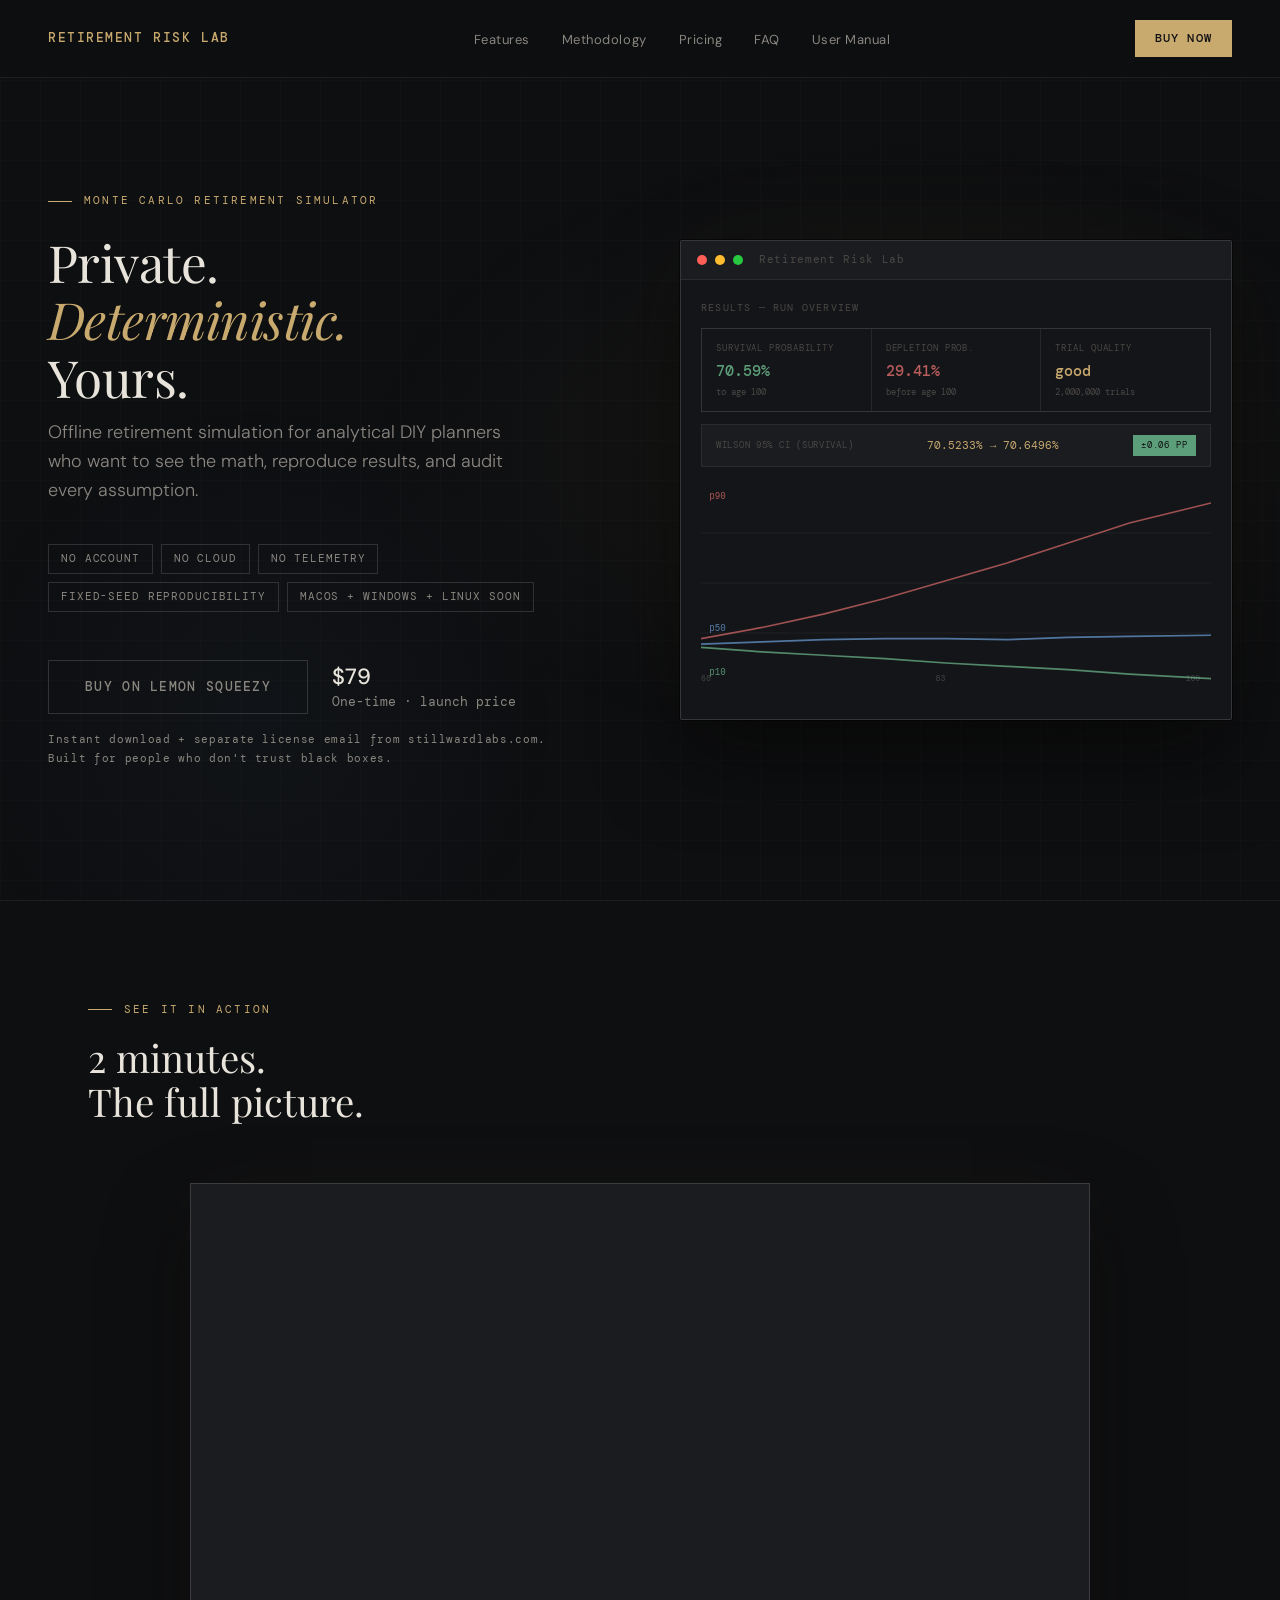
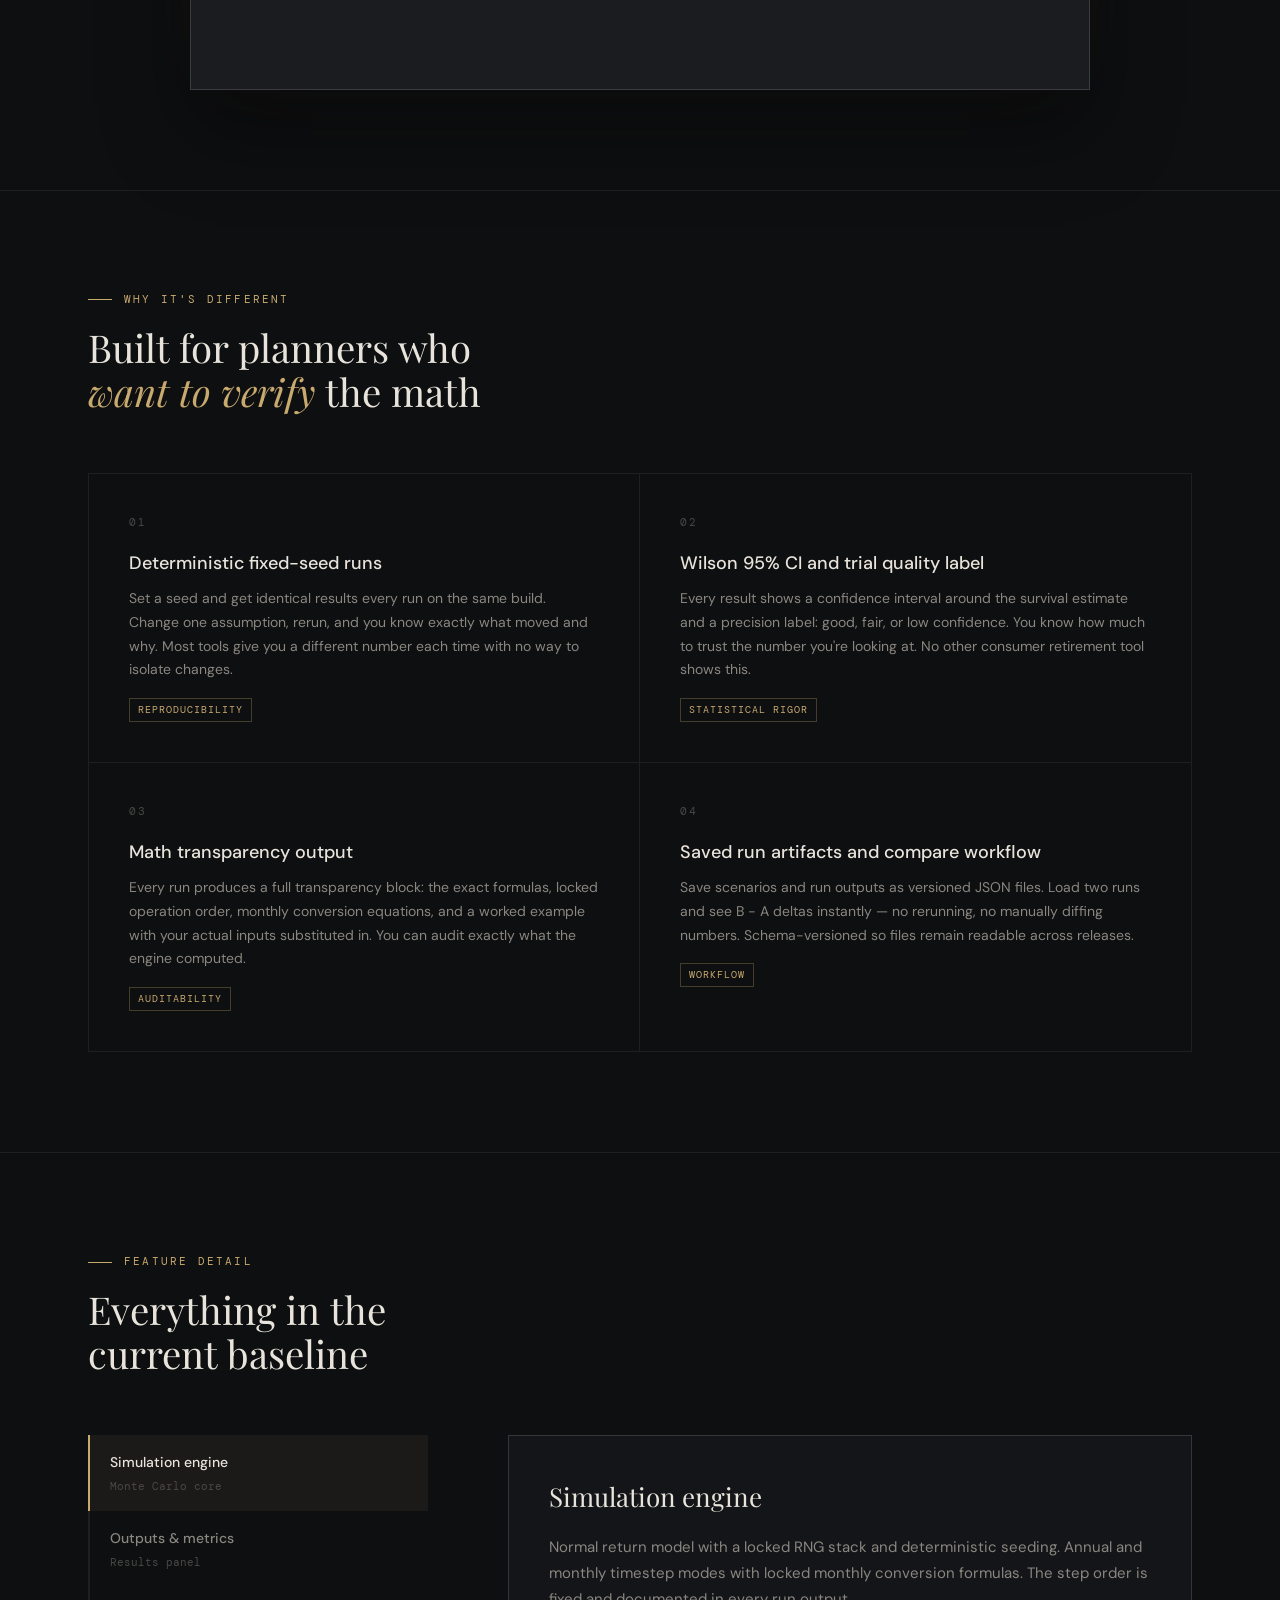
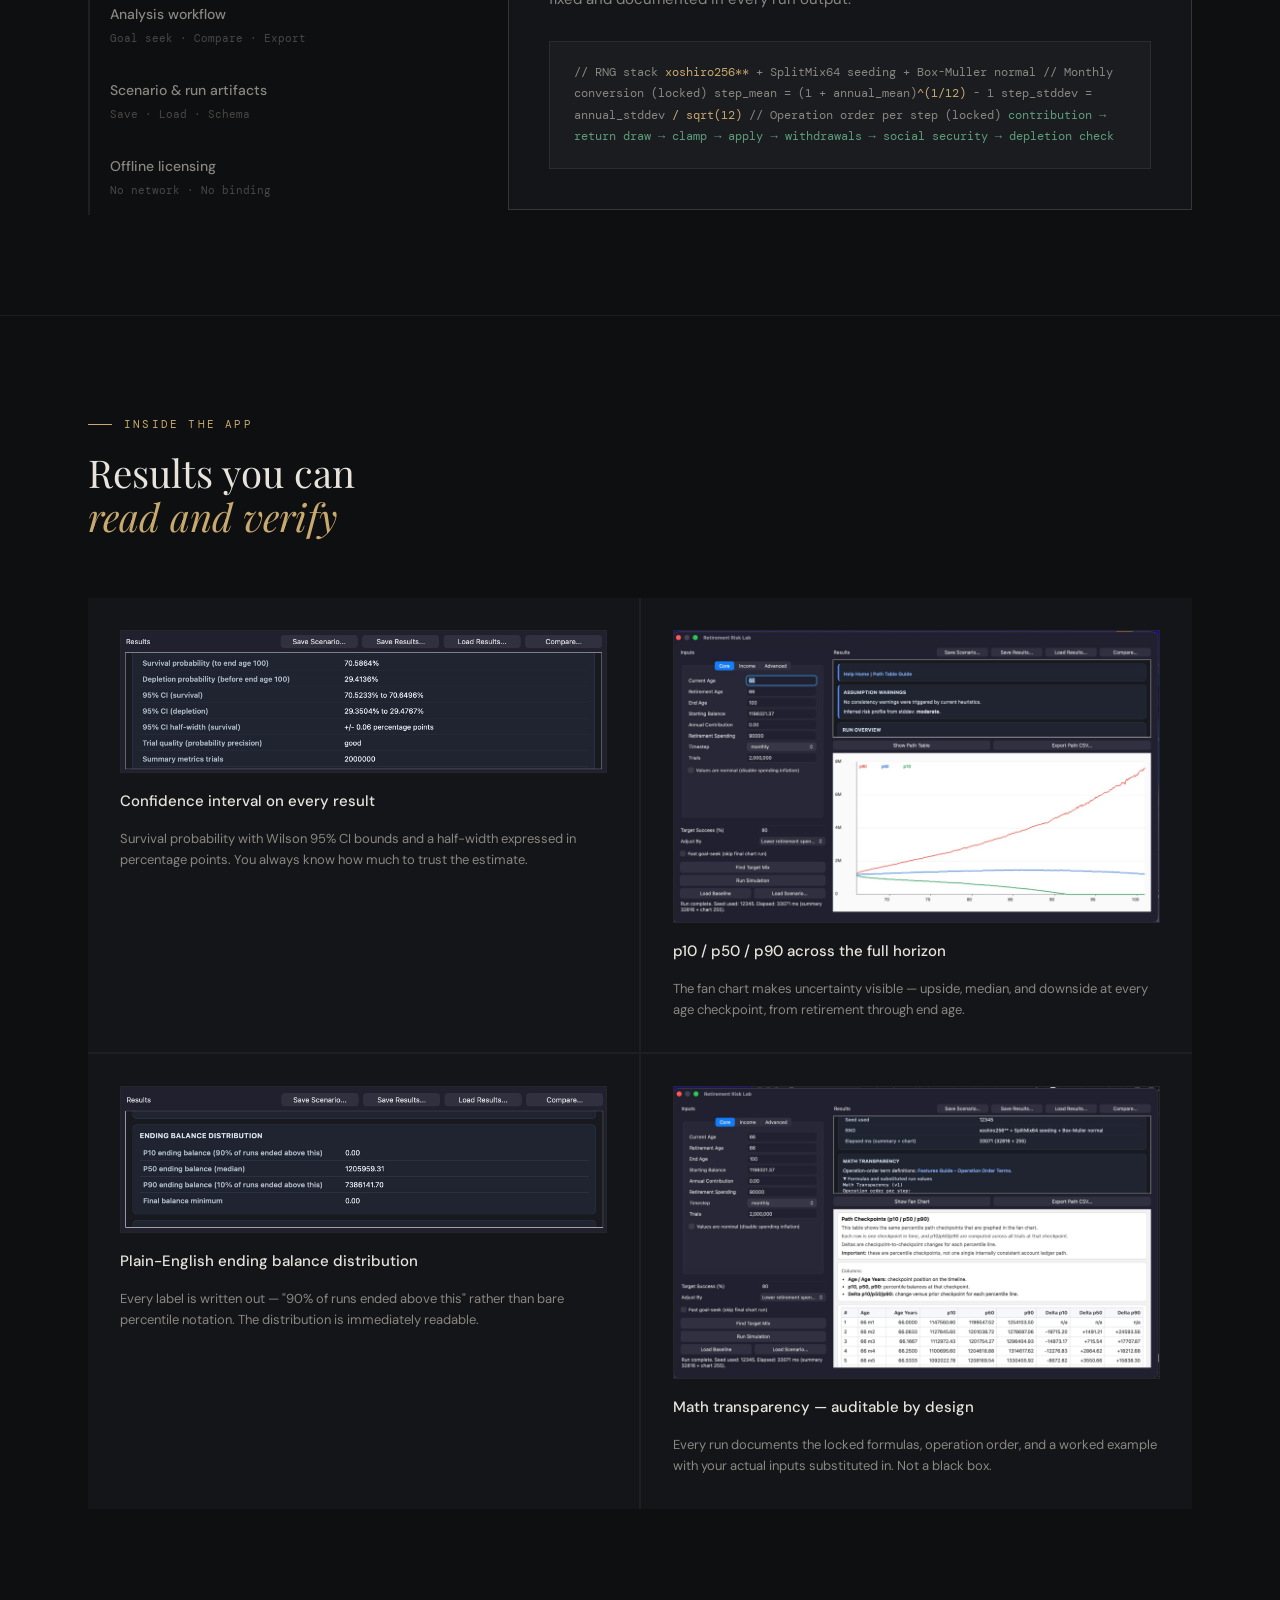
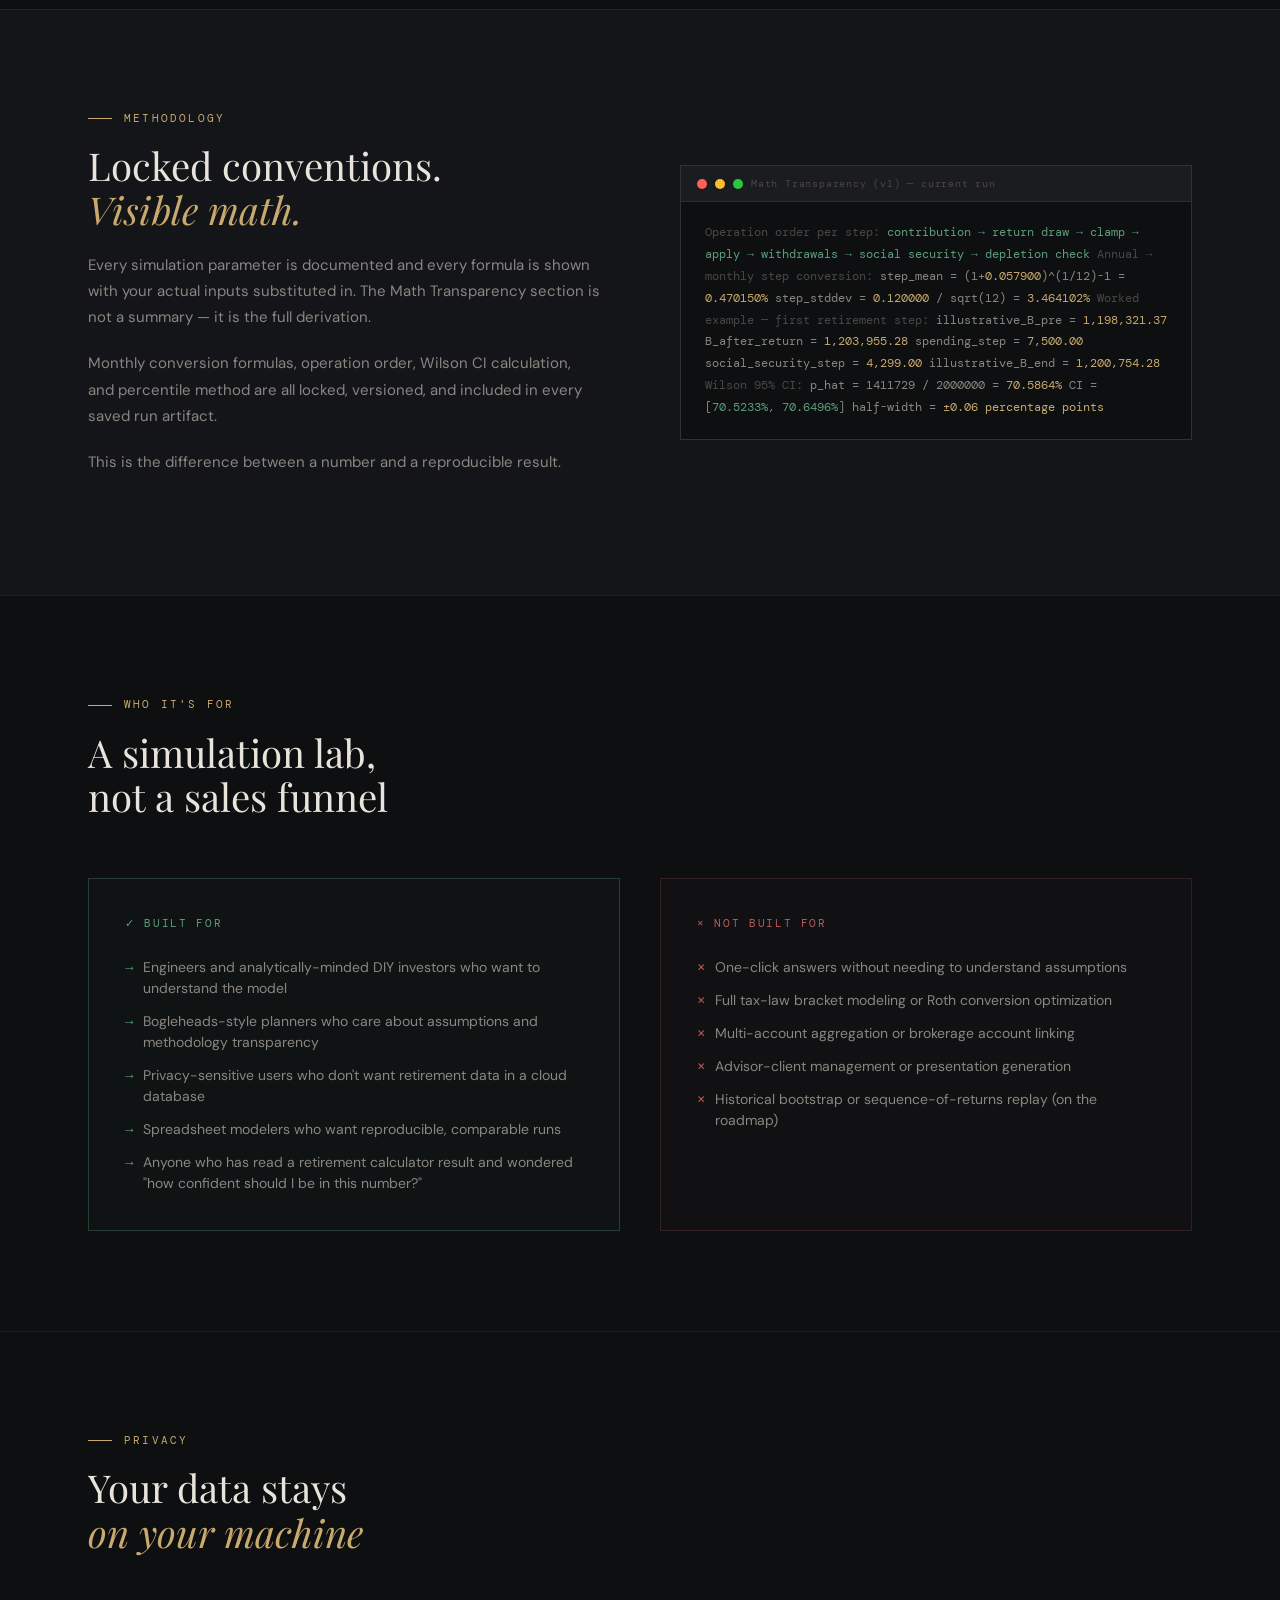
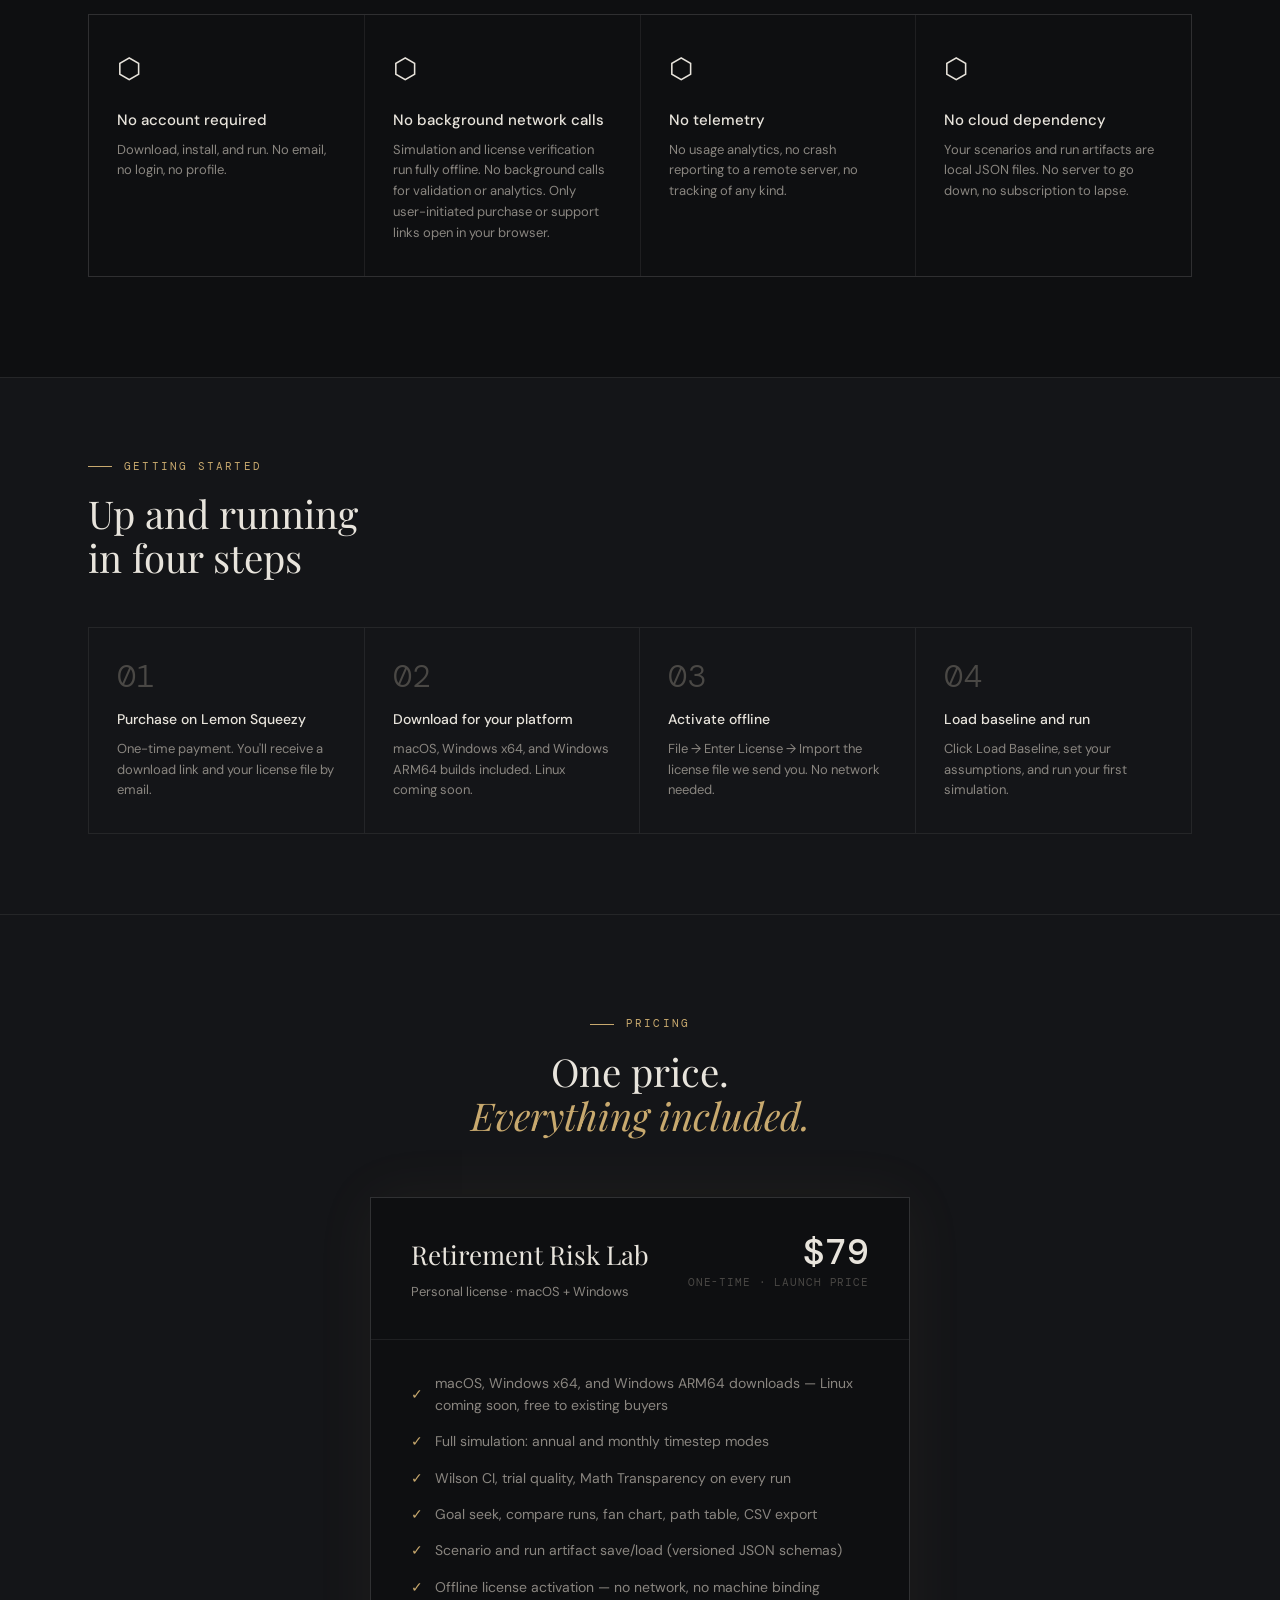
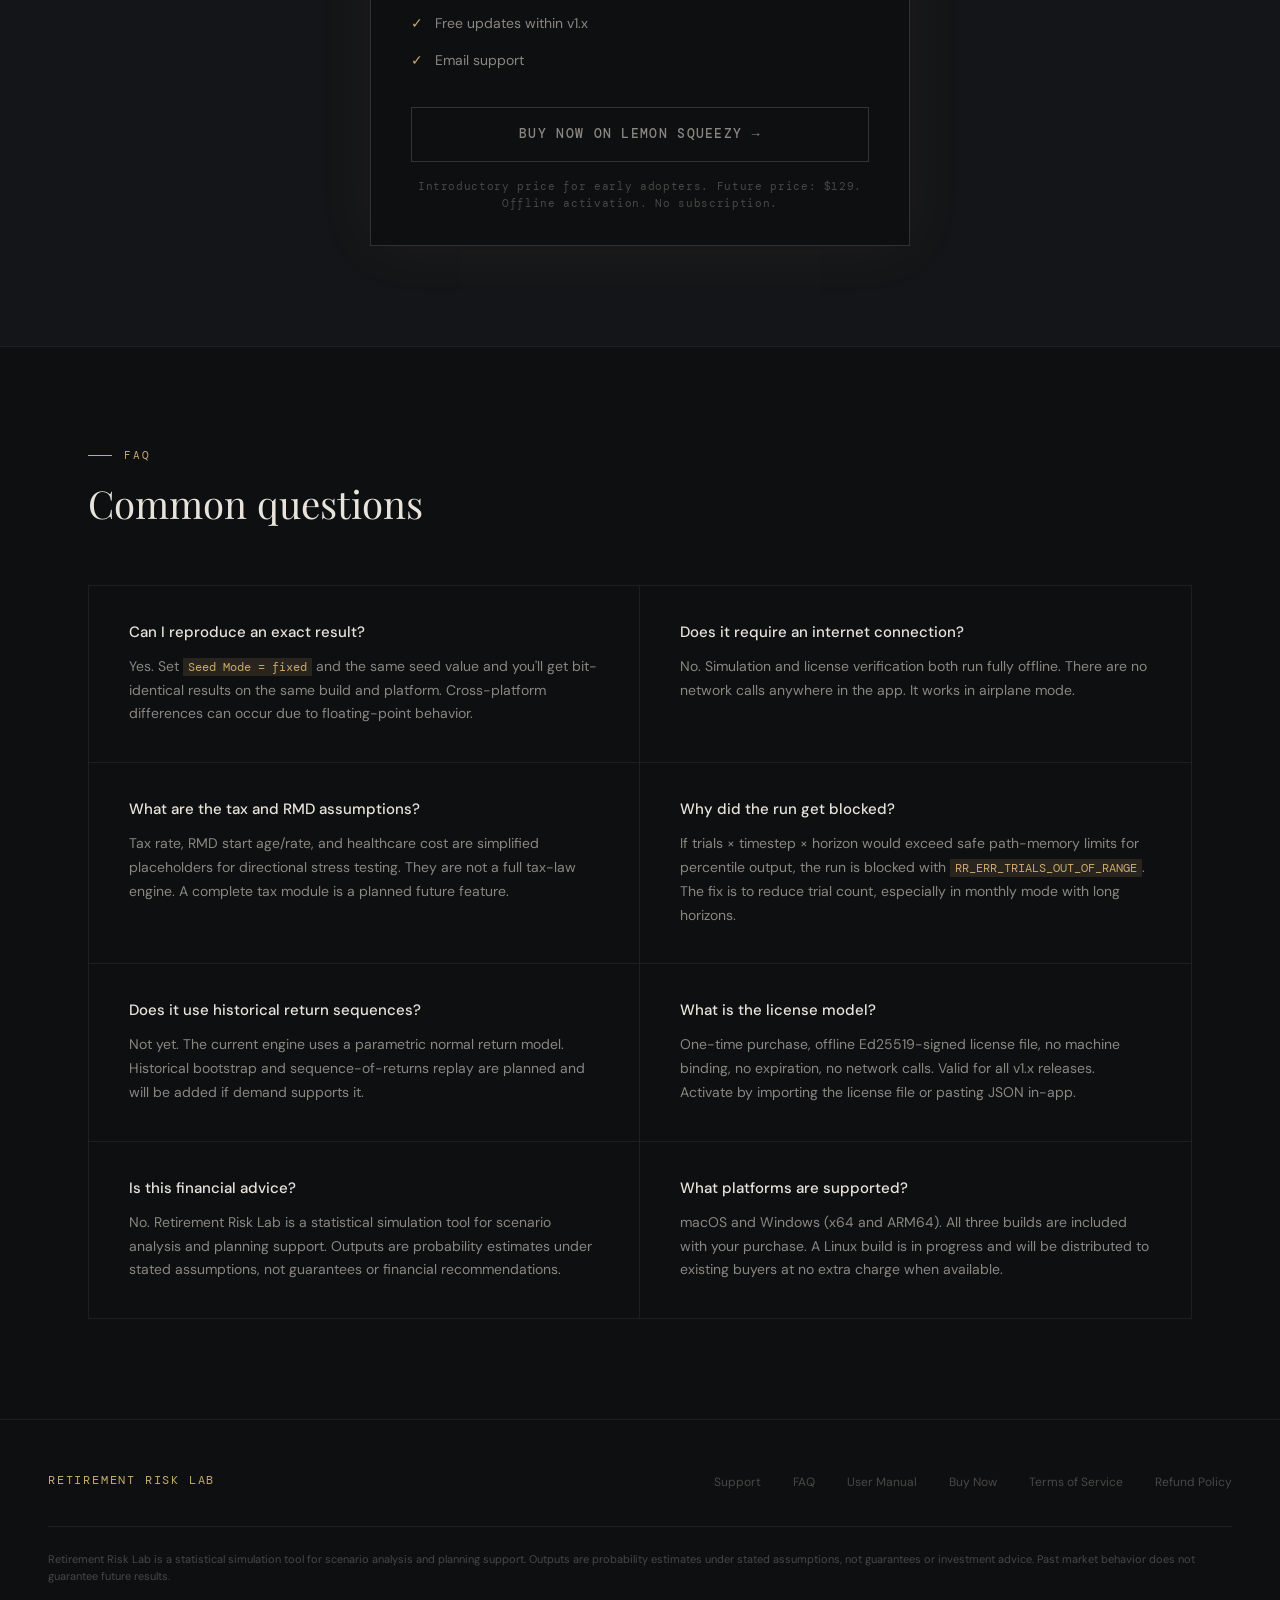
==== commit 0c0d3fd8: "Add files via upload purchase link is now live" ====
--- a/index.html
+++ b/index.html
@@ -173,7 +173,14 @@
     padding: 16px 36px;
     text-transform: uppercase;
     display: inline-block;
-    cursor: default;
+    cursor: pointer;
+    text-decoration: none;
+    transition: border-color 0.2s, color 0.2s;
+  }
+
+  .btn-coming-soon:hover {
+    color: var(--text);
+    border-color: rgba(255,255,255,0.4);
   }
 
   .coming-soon-note {
@@ -1303,7 +1310,7 @@
     <li><a href="#faq">FAQ</a></li>
     <li><a href="RetirementRiskLab_UserManual.html" target="_blank" rel="noopener">User Manual</a></li>
   </ul>
-  <a href="#pricing" class="nav-cta disabled">Coming Soon</a>
+  <a href="https://retirementrisklab.lemonsqueezy.com" class="nav-cta" target="_blank" rel="noopener">Buy Now</a>
 </nav>
 
 <!-- HERO -->
@@ -1322,14 +1329,14 @@
         <span class="pill">macOS + Windows + Linux soon</span>
       </div>
       <div class="hero-buy">
-        <div class="btn-coming-soon">Purchase link coming soon</div>
+        <a href="https://retirementrisklab.lemonsqueezy.com" class="btn-coming-soon" target="_blank" rel="noopener">Buy on Lemon Squeezy</a>
         <div class="price-note">
           <strong>$79</strong>
           One-time · launch price
         </div>
       </div>
       <div class="coming-soon-note">
-        Checkout pending app listing approval. Purchase link goes live immediately after.<br>
+        Instant download + separate license email from stillwardlabs.com.<br>
         Built for people who don't trust black boxes.
       </div>
     </div>
@@ -1745,10 +1752,10 @@
           <li>Free updates within v1.x</li>
           <li>Email support</li>
         </ul>
-        <div class="btn-coming-soon" style="width:100%;text-align:center;">Purchase link coming soon →</div>
+        <a href="https://retirementrisklab.lemonsqueezy.com" class="btn-coming-soon" style="width:100%;text-align:center;" target="_blank" rel="noopener">Buy now on Lemon Squeezy →</a>
         <div class="pricing-note">
-          Checkout pending app listing approval — purchase link goes live immediately after.<br>
-          Introductory price for early adopters. Future price: $129. Offline activation. No subscription.
+          Introductory price for early adopters. Future price: $129.<br>
+          Offline activation. No subscription.
         </div>
       </div>
     </div>
@@ -1801,10 +1808,10 @@
 <footer>
   <div class="footer-logo">Retirement Risk Lab</div>
   <ul class="footer-links">
-    <li><a href="{{SUPPORT_EMAIL}}">Support</a></li>
+    <li><a href="mailto:support@stillwardlabs.com">Support</a></li>
     <li><a href="#faq">FAQ</a></li>
     <li><a href="RetirementRiskLab_UserManual.html" target="_blank" rel="noopener">User Manual</a></li>
-    <li><a href="#pricing">Coming Soon</a></li>
+    <li><a href="https://retirementrisklab.lemonsqueezy.com" target="_blank" rel="noopener">Buy Now</a></li>
     <li><a href="https://stillwardlabs.com/legal.html">Terms of Service</a></li>
     <li><a href="https://stillwardlabs.com/legal.html#refund">Refund Policy</a></li>
   </ul>
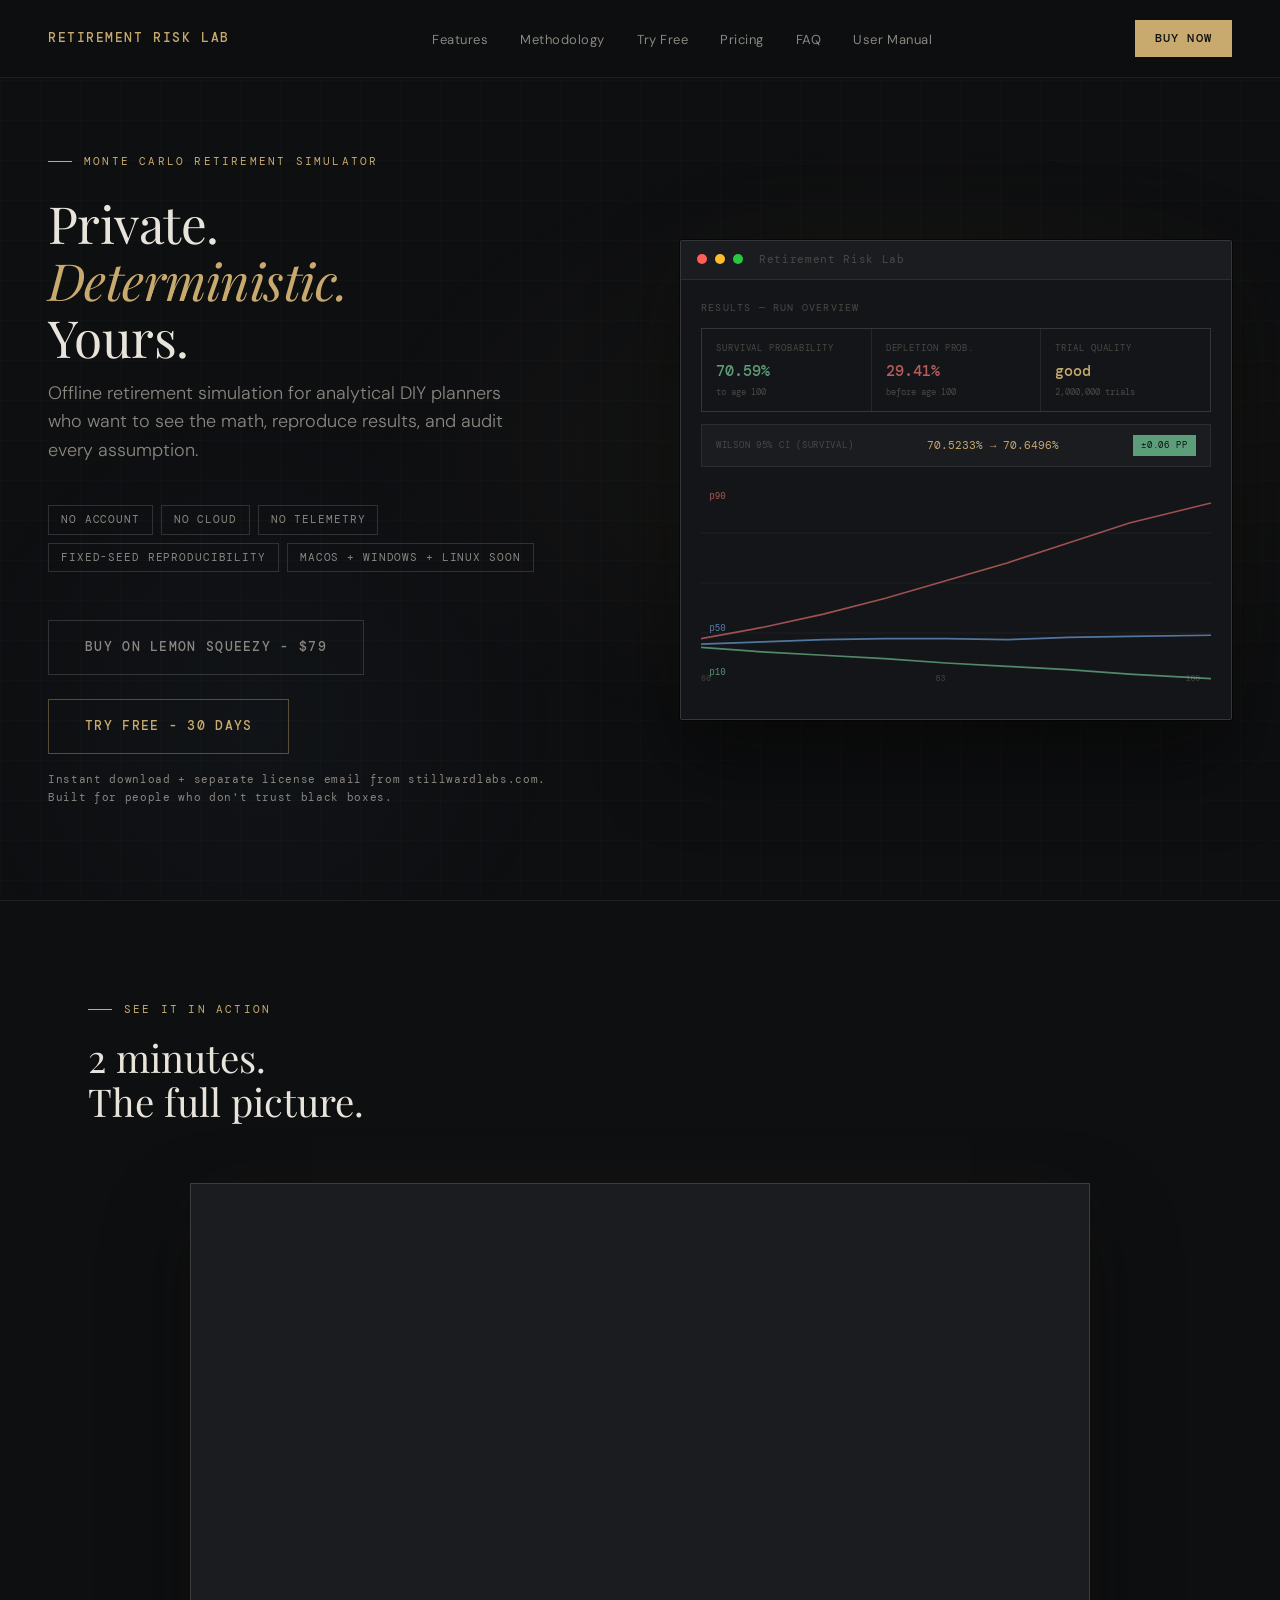
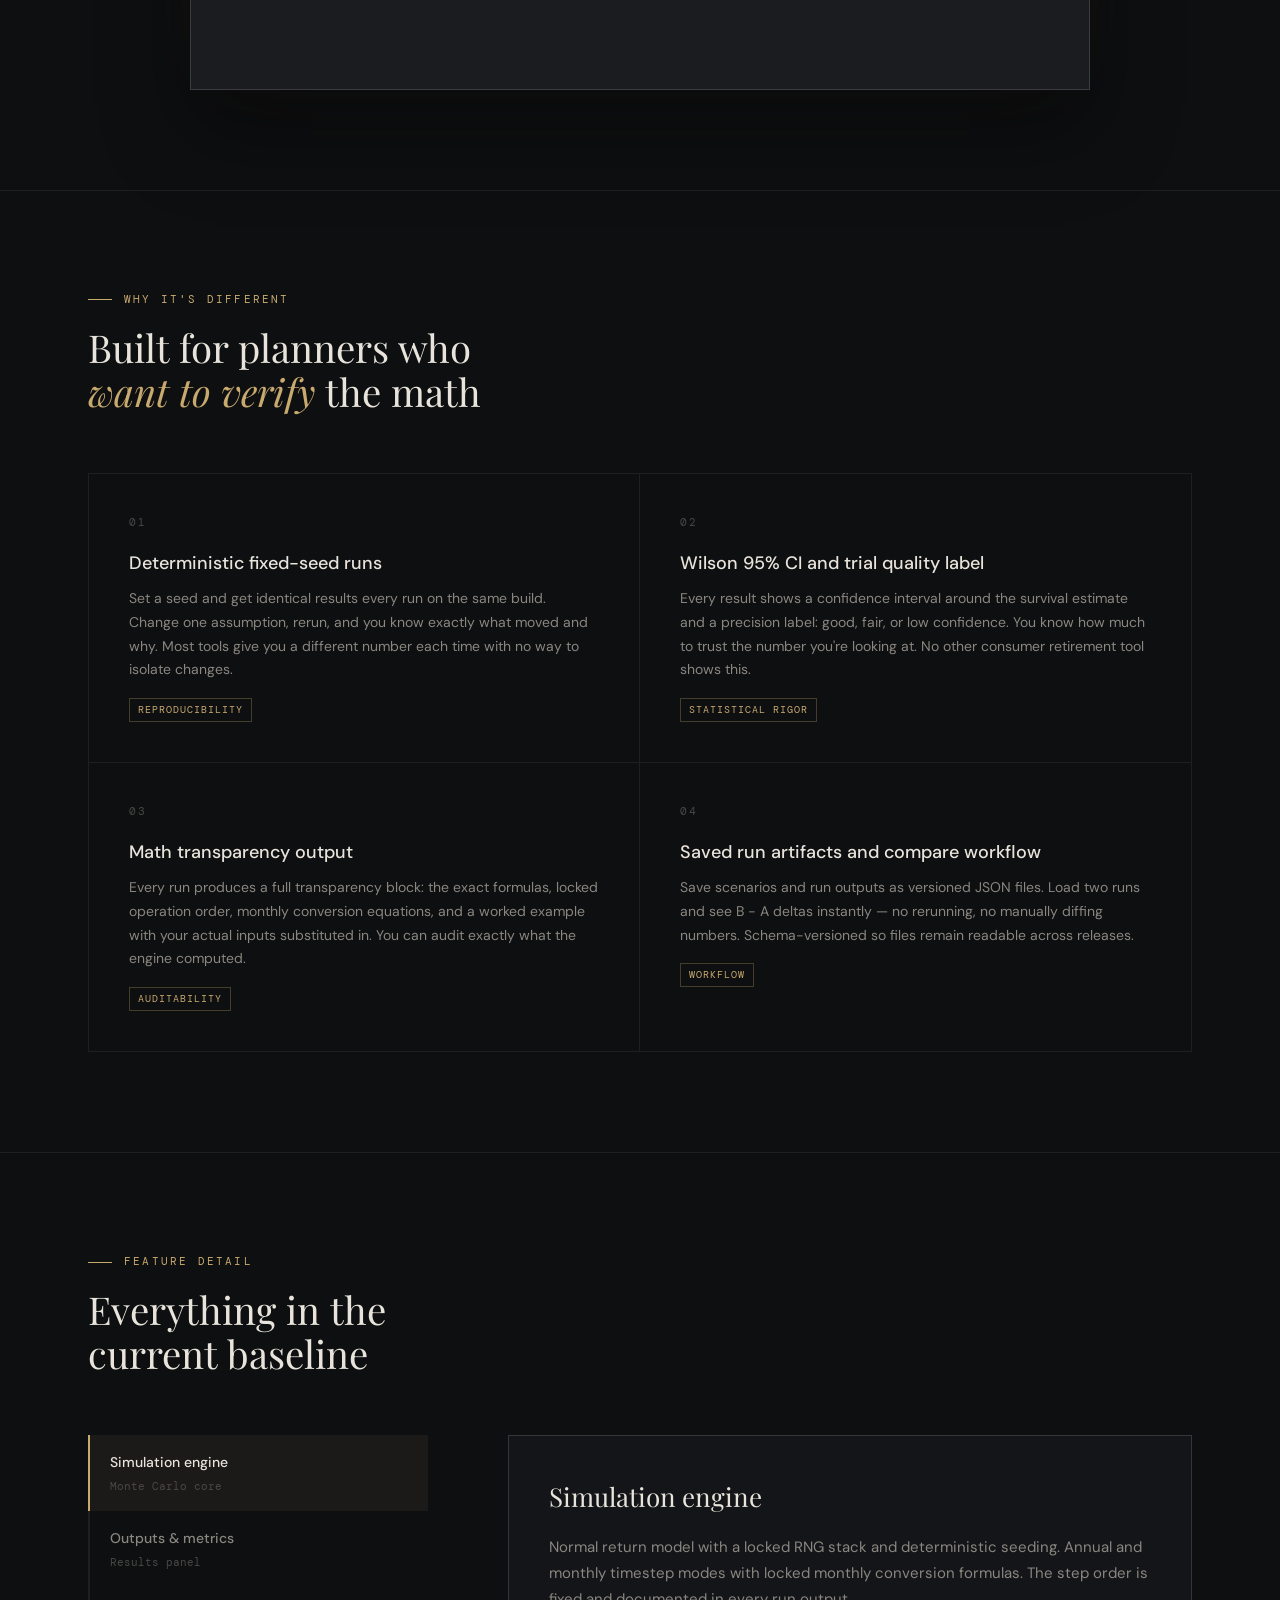
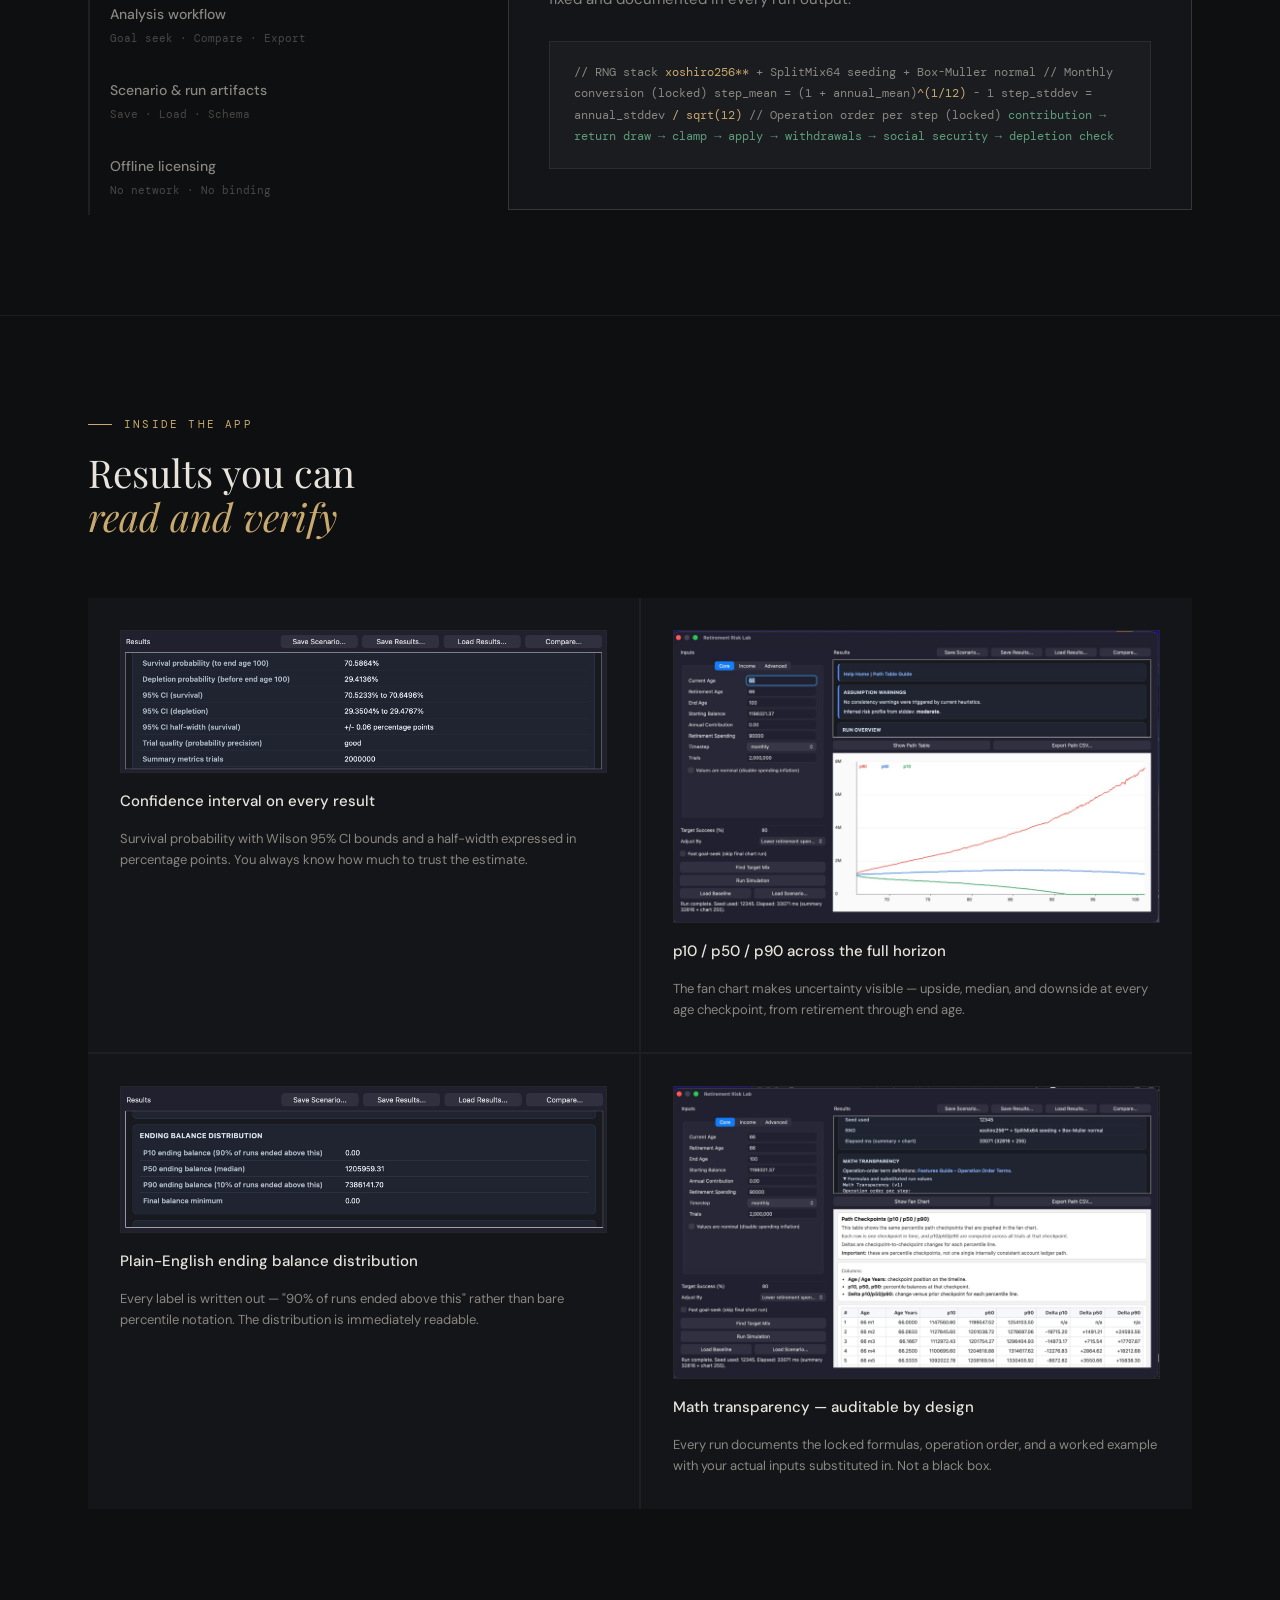
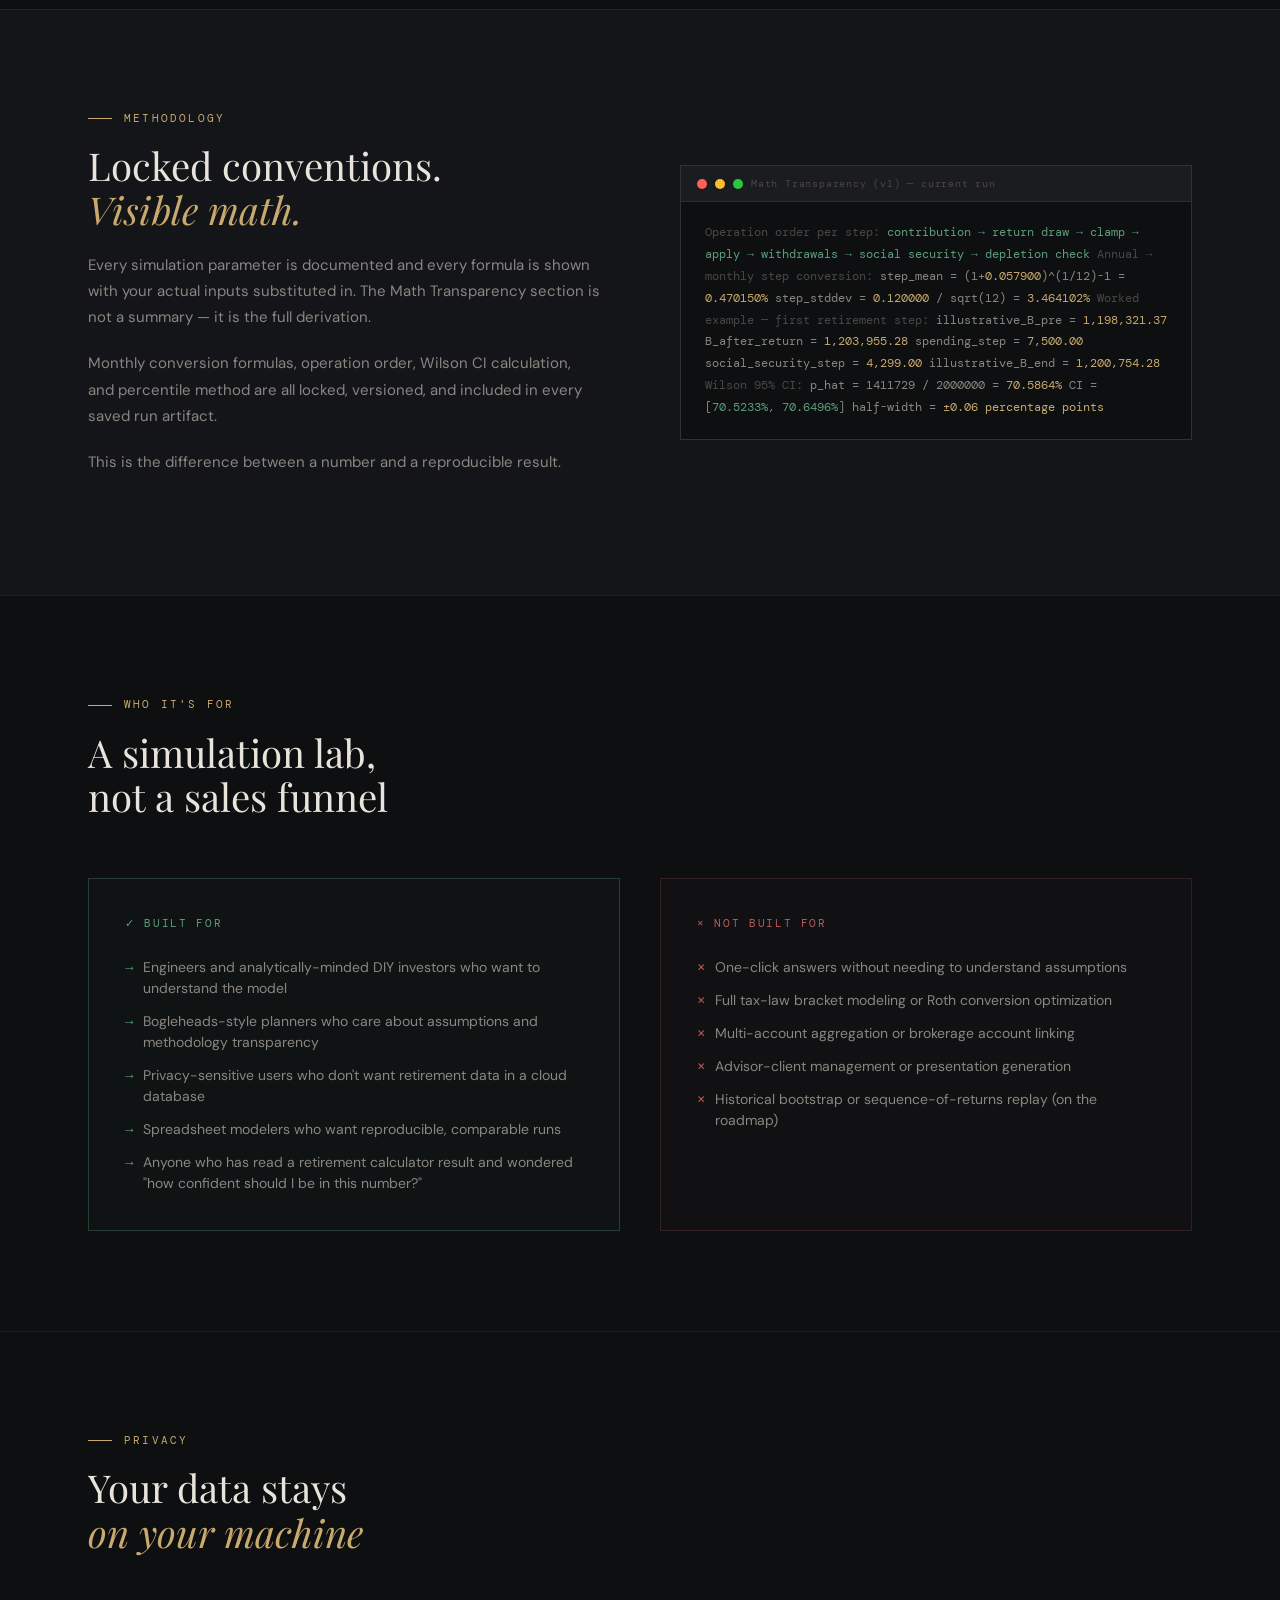
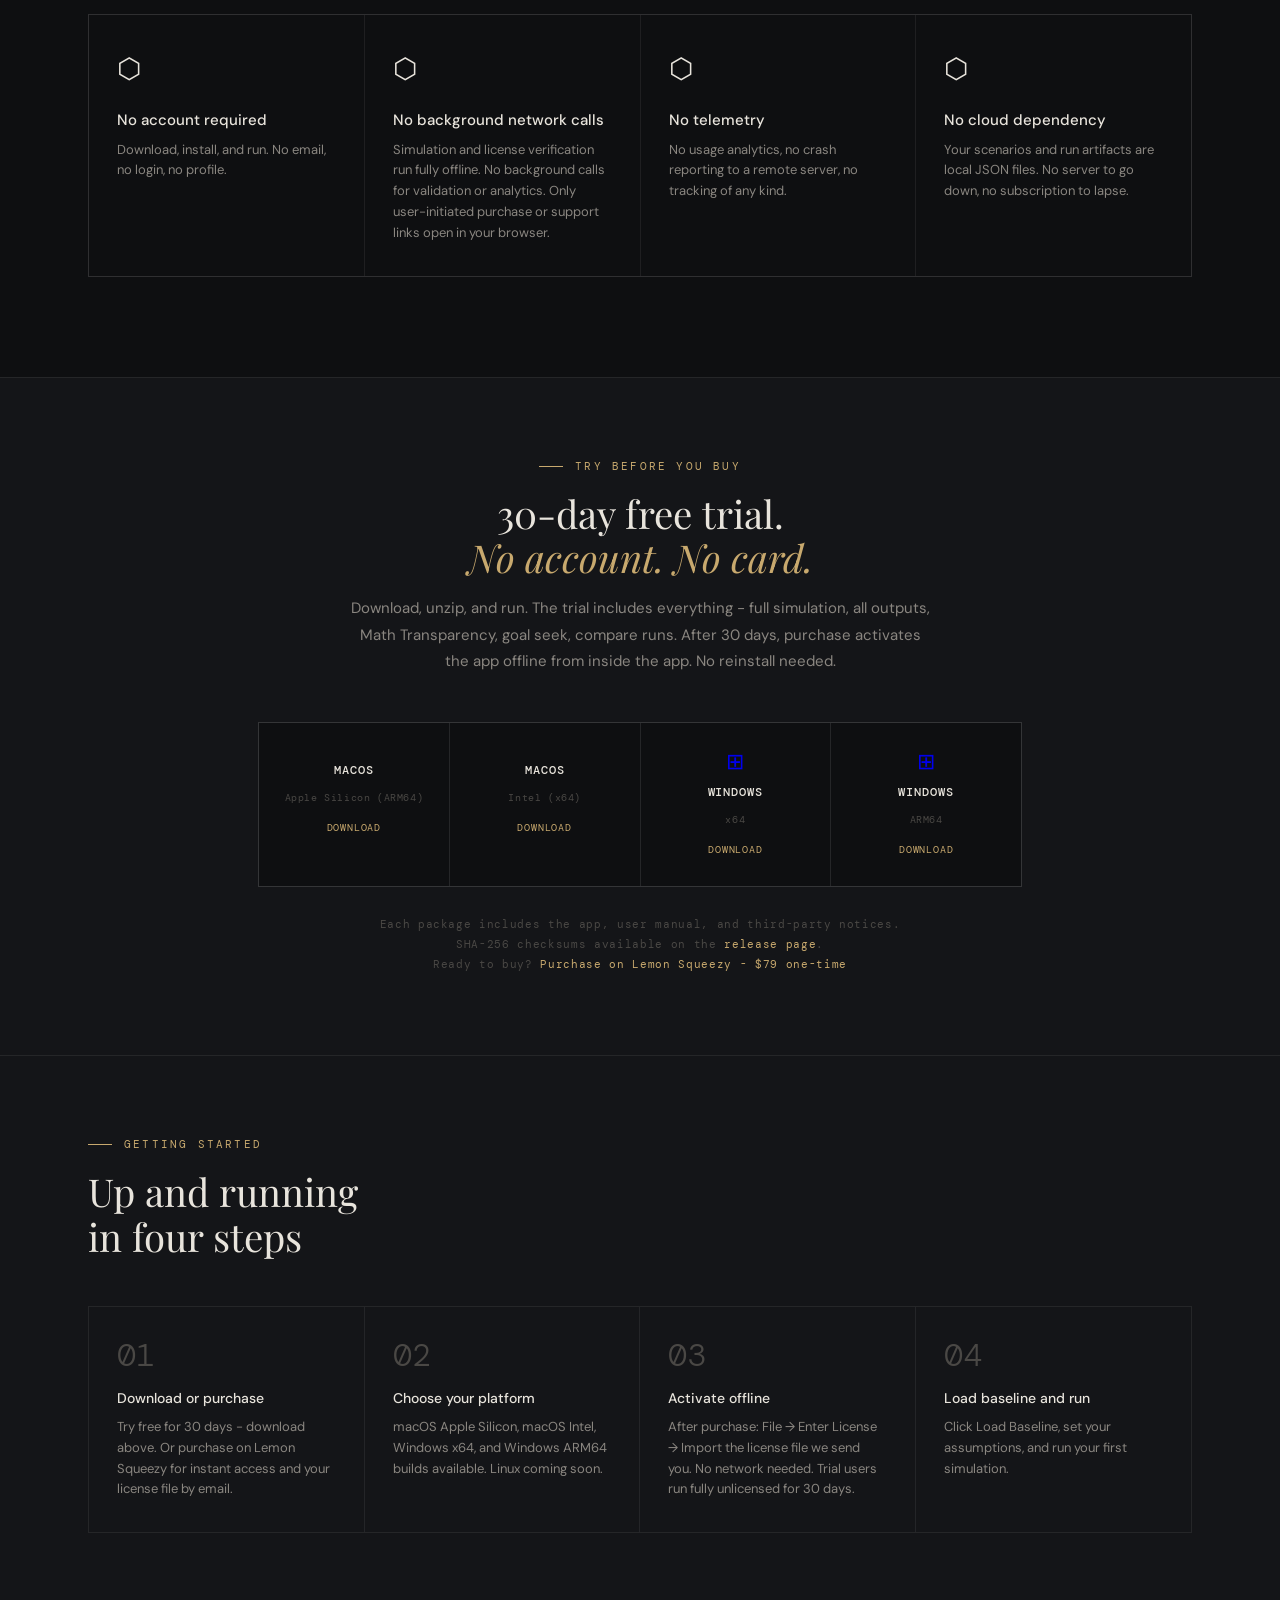
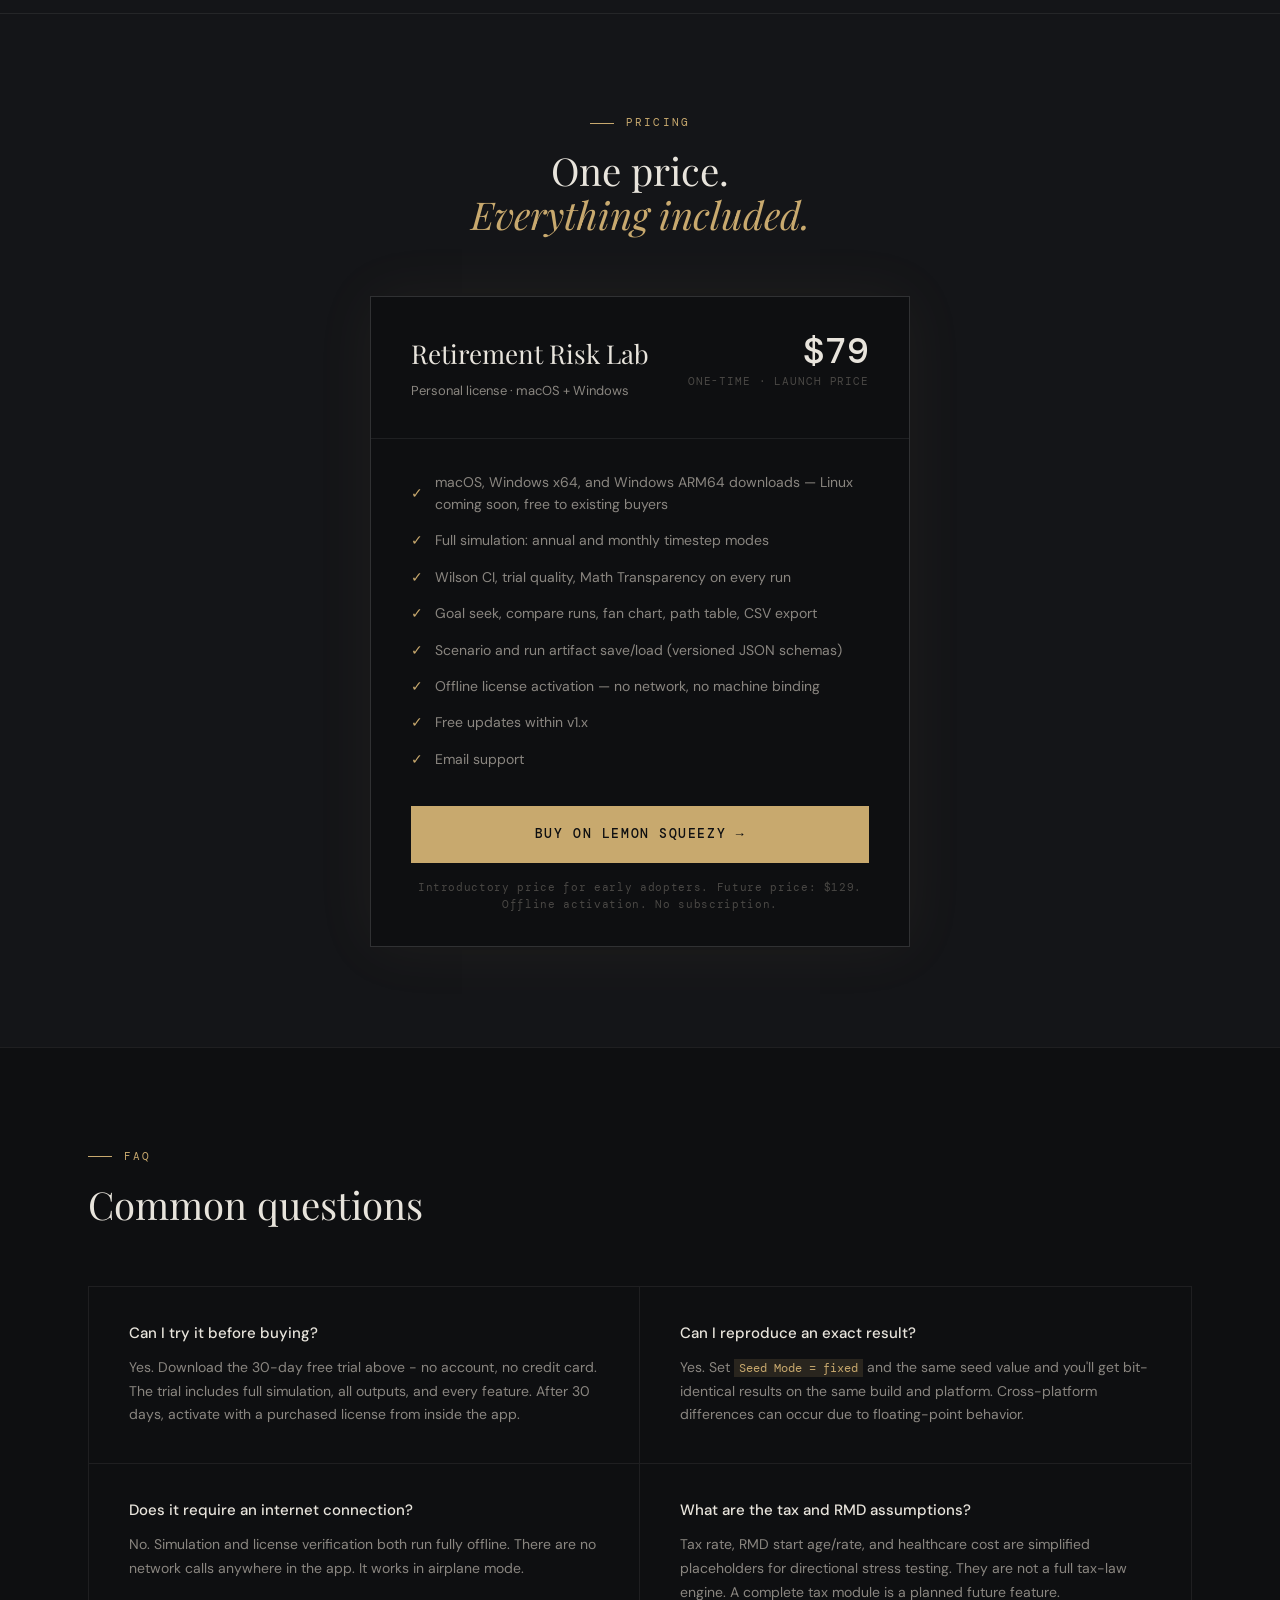
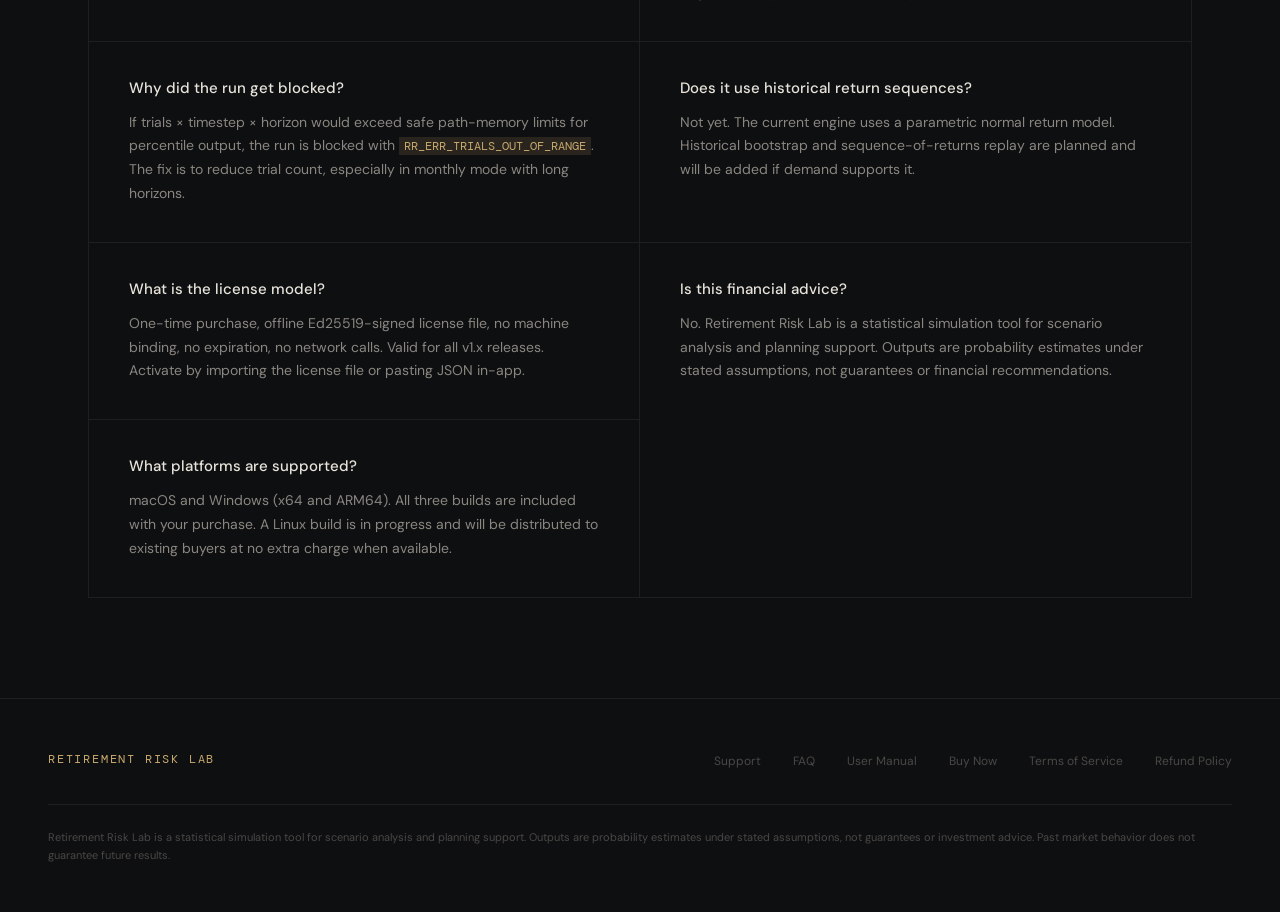
==== commit 600f305e: "Add files via upload changed GitHub name so updating links" ====
--- a/index.html
+++ b/index.html
@@ -183,6 +183,27 @@
     border-color: rgba(255,255,255,0.4);
   }
 
+  /* ── SECONDARY BUTTON ── */
+  .btn-secondary {
+    font-family: var(--mono);
+    font-size: 13px;
+    font-weight: 500;
+    letter-spacing: 0.1em;
+    color: var(--accent);
+    background: transparent;
+    border: 1px solid rgba(200,169,110,0.4);
+    padding: 16px 36px;
+    text-decoration: none;
+    text-transform: uppercase;
+    transition: background 0.2s, border-color 0.2s;
+    display: inline-block;
+  }
+
+  .btn-secondary:hover {
+    background: var(--accent-glow);
+    border-color: var(--accent);
+  }
+
   .coming-soon-note {
     font-family: var(--mono);
     font-size: 11px;
@@ -319,6 +340,105 @@
     font-weight: 500;
     color: var(--text);
     font-family: var(--sans);
+  }
+
+  /* ── TRIAL DOWNLOAD SECTION ── */
+  .trial-section {
+    padding: 80px 0;
+    border-top: 1px solid var(--border);
+    background: var(--bg2);
+  }
+
+  .trial-inner {
+    max-width: 860px;
+    margin: 0 auto;
+    padding: 0 48px;
+    text-align: center;
+  }
+
+  .trial-inner h2 {
+    margin-bottom: 16px;
+  }
+
+  .trial-desc {
+    font-size: 15px;
+    color: var(--text-dim);
+    line-height: 1.75;
+    margin-bottom: 48px;
+    max-width: 580px;
+    margin-left: auto;
+    margin-right: auto;
+  }
+
+  .trial-platforms {
+    display: grid;
+    grid-template-columns: repeat(4, 1fr);
+    gap: 1px;
+    background: var(--border);
+    border: 1px solid var(--border);
+    margin-bottom: 28px;
+  }
+
+  .trial-platform {
+    background: var(--bg);
+    padding: 28px 20px;
+    text-decoration: none;
+    transition: background 0.2s;
+    display: flex;
+    flex-direction: column;
+    align-items: center;
+    gap: 10px;
+  }
+
+  .trial-platform:hover {
+    background: var(--accent-glow);
+  }
+
+  .trial-platform-icon {
+    font-size: 22px;
+    line-height: 1;
+  }
+
+  .trial-platform-name {
+    font-family: var(--mono);
+    font-size: 12px;
+    font-weight: 500;
+    letter-spacing: 0.08em;
+    color: var(--text);
+    text-transform: uppercase;
+  }
+
+  .trial-platform-sub {
+    font-family: var(--mono);
+    font-size: 10px;
+    color: var(--text-dimmer);
+    letter-spacing: 0.06em;
+  }
+
+  .trial-platform-dl {
+    font-family: var(--mono);
+    font-size: 10px;
+    color: var(--accent);
+    letter-spacing: 0.08em;
+    text-transform: uppercase;
+    margin-top: 4px;
+  }
+
+  .trial-note {
+    font-family: var(--mono);
+    font-size: 11px;
+    color: var(--text-dimmer);
+    letter-spacing: 0.06em;
+    line-height: 1.8;
+  }
+
+  .trial-note a {
+    color: var(--accent);
+    text-decoration: none;
+  }
+
+  .trial-note a:hover {
+    text-decoration: underline;
   }
 
   /* ── HERO CHART MOCKUP ── */
@@ -1279,6 +1399,8 @@
     .hero { padding: 120px 24px 60px; }
     .hero-inner { grid-template-columns: 1fr; gap: 48px; }
     .section-inner { padding: 0 24px; }
+    .trial-inner { padding: 0 24px; }
+    .trial-platforms { grid-template-columns: 1fr 1fr; }
     .diff-grid { grid-template-columns: 1fr; }
     .diff-item { border-right: none; }
     .features-layout { grid-template-columns: 1fr; }
@@ -1306,6 +1428,7 @@
   <ul class="nav-links">
     <li><a href="#features">Features</a></li>
     <li><a href="#methodology">Methodology</a></li>
+    <li><a href="#trial">Try Free</a></li>
     <li><a href="#pricing">Pricing</a></li>
     <li><a href="#faq">FAQ</a></li>
     <li><a href="RetirementRiskLab_UserManual.html" target="_blank" rel="noopener">User Manual</a></li>
@@ -1329,11 +1452,8 @@
         <span class="pill">macOS + Windows + Linux soon</span>
       </div>
       <div class="hero-buy">
-        <a href="https://retirementrisklab.lemonsqueezy.com" class="btn-coming-soon" target="_blank" rel="noopener">Buy on Lemon Squeezy</a>
-        <div class="price-note">
-          <strong>$79</strong>
-          One-time · launch price
-        </div>
+        <a href="https://retirementrisklab.lemonsqueezy.com" class="btn-coming-soon" target="_blank" rel="noopener">Buy on Lemon Squeezy - $79</a>
+        <a href="#trial" class="btn-secondary">Try Free - 30 Days</a>
       </div>
       <div class="coming-soon-note">
         Instant download + separate license email from stillwardlabs.com.<br>
@@ -1695,6 +1815,46 @@
   </div>
 </section>
 
+<!-- TRIAL DOWNLOAD -->
+<section class="trial-section" id="trial">
+  <div class="trial-inner">
+    <div class="section-label" style="justify-content:center;">Try before you buy</div>
+    <h2>30-day free trial.<br><em>No account. No card.</em></h2>
+    <p class="trial-desc">Download, unzip, and run. The trial includes everything - full simulation, all outputs, Math Transparency, goal seek, compare runs. After 30 days, purchase activates the app offline from inside the app. No reinstall needed.</p>
+    <div class="trial-platforms">
+      <a href="https://github.com/stillward_labs/RRLsite/releases/download/trial-v1.0/RetirementRiskLab-trial-macOS-arm64.zip" class="trial-platform">
+        <span class="trial-platform-icon"></span>
+        <div class="trial-platform-name">macOS</div>
+        <div class="trial-platform-sub">Apple Silicon (ARM64)</div>
+        <div class="trial-platform-dl">Download</div>
+      </a>
+      <a href="https://github.com/stillward_labs/RRLsite/releases/download/trial-v1.0/RetirementRiskLab-trial-macOS-x64.zip" class="trial-platform">
+        <span class="trial-platform-icon"></span>
+        <div class="trial-platform-name">macOS</div>
+        <div class="trial-platform-sub">Intel (x64)</div>
+        <div class="trial-platform-dl">Download</div>
+      </a>
+      <a href="https://github.com/stillward_labs/RRLsite/releases/download/trial-v1.0/RetirementRiskLab-trial-windows-x64.zip" class="trial-platform">
+        <span class="trial-platform-icon">⊞</span>
+        <div class="trial-platform-name">Windows</div>
+        <div class="trial-platform-sub">x64</div>
+        <div class="trial-platform-dl">Download</div>
+      </a>
+      <a href="https://github.com/stillward_labs/RRLsite/releases/download/trial-v1.0/RetirementRiskLab-trial-windows-arm64.zip" class="trial-platform">
+        <span class="trial-platform-icon">⊞</span>
+        <div class="trial-platform-name">Windows</div>
+        <div class="trial-platform-sub">ARM64</div>
+        <div class="trial-platform-dl">Download</div>
+      </a>
+    </div>
+    <div class="trial-note">
+      Each package includes the app, user manual, and third-party notices.<br>
+      SHA-256 checksums available on the <a href="https://github.com/stillward_labs/RRLsite/releases/tag/trial-v1.0" target="_blank" rel="noopener">release page</a>.<br>
+      Ready to buy? <a href="https://retirementrisklab.lemonsqueezy.com" target="_blank" rel="noopener">Purchase on Lemon Squeezy - $79 one-time</a>
+    </div>
+  </div>
+</section>
+
 <!-- ACTIVATION -->
 <section class="activation-section">
   <div class="section-inner">
@@ -1703,18 +1863,18 @@
     <div class="activation-steps">
       <div class="activation-step">
         <div class="step-number">01</div>
-        <div class="step-title">Purchase on Lemon Squeezy</div>
-        <div class="step-body">One-time payment. You'll receive a download link and your license file by email.</div>
+        <div class="step-title">Download or purchase</div>
+        <div class="step-body">Try free for 30 days - download above. Or purchase on Lemon Squeezy for instant access and your license file by email.</div>
       </div>
       <div class="activation-step">
         <div class="step-number">02</div>
-        <div class="step-title">Download for your platform</div>
-        <div class="step-body">macOS, Windows x64, and Windows ARM64 builds included. Linux coming soon.</div>
+        <div class="step-title">Choose your platform</div>
+        <div class="step-body">macOS Apple Silicon, macOS Intel, Windows x64, and Windows ARM64 builds available. Linux coming soon.</div>
       </div>
       <div class="activation-step">
         <div class="step-number">03</div>
         <div class="step-title">Activate offline</div>
-        <div class="step-body">File → Enter License → Import the license file we send you. No network needed.</div>
+        <div class="step-body">After purchase: File → Enter License → Import the license file we send you. No network needed. Trial users run fully unlicensed for 30 days.</div>
       </div>
       <div class="activation-step">
         <div class="step-number">04</div>
@@ -1752,7 +1912,7 @@
           <li>Free updates within v1.x</li>
           <li>Email support</li>
         </ul>
-        <a href="https://retirementrisklab.lemonsqueezy.com" class="btn-coming-soon" style="width:100%;text-align:center;" target="_blank" rel="noopener">Buy now on Lemon Squeezy →</a>
+        <a href="https://retirementrisklab.lemonsqueezy.com" class="btn-buy" target="_blank" rel="noopener">Buy on Lemon Squeezy →</a>
         <div class="pricing-note">
           Introductory price for early adopters. Future price: $129.<br>
           Offline activation. No subscription.
@@ -1768,6 +1928,10 @@
     <div class="section-label">FAQ</div>
     <h2>Common questions</h2>
     <div class="faq-grid">
+      <div class="faq-item">
+        <div class="faq-q">Can I try it before buying?</div>
+        <div class="faq-a">Yes. Download the 30-day free trial above - no account, no credit card. The trial includes full simulation, all outputs, and every feature. After 30 days, activate with a purchased license from inside the app.</div>
+      </div>
       <div class="faq-item">
         <div class="faq-q">Can I reproduce an exact result?</div>
         <div class="faq-a">Yes. Set <code>Seed Mode = fixed</code> and the same seed value and you'll get bit-identical results on the same build and platform. Cross-platform differences can occur due to floating-point behavior.</div>
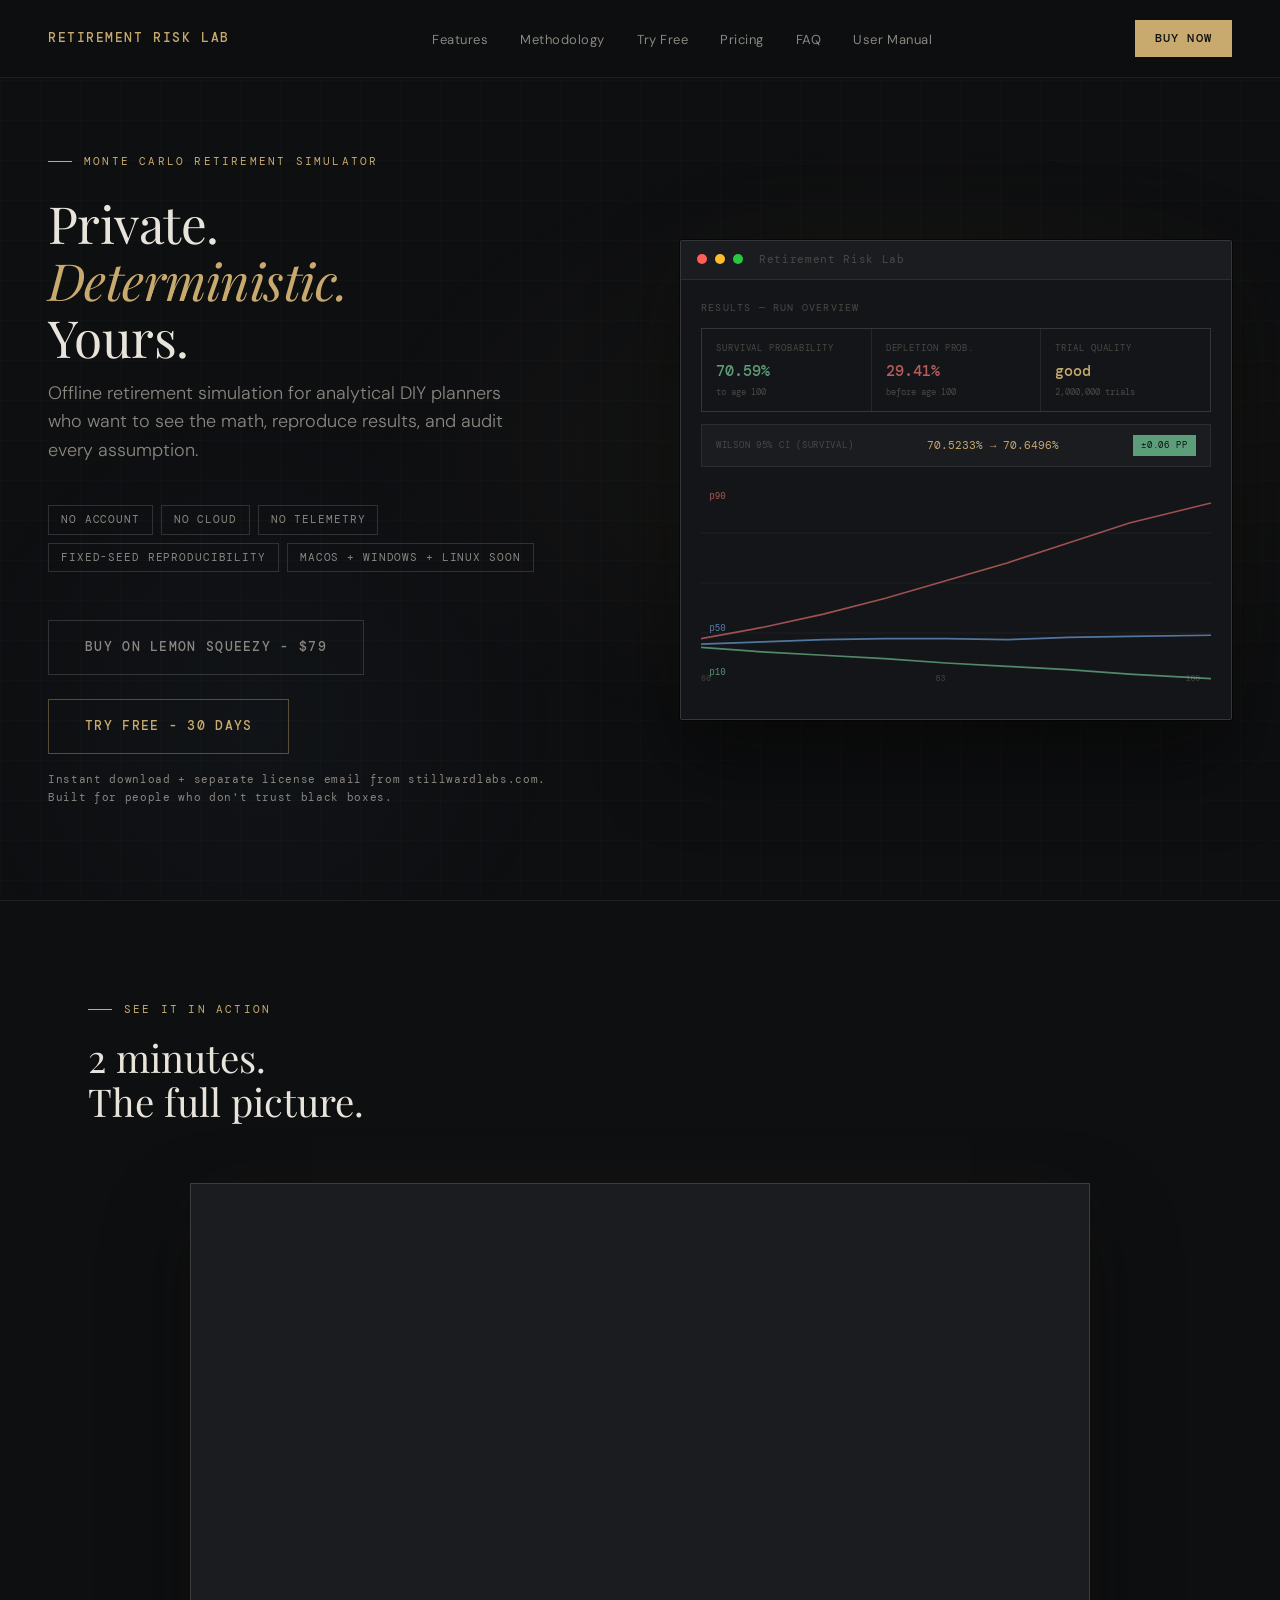
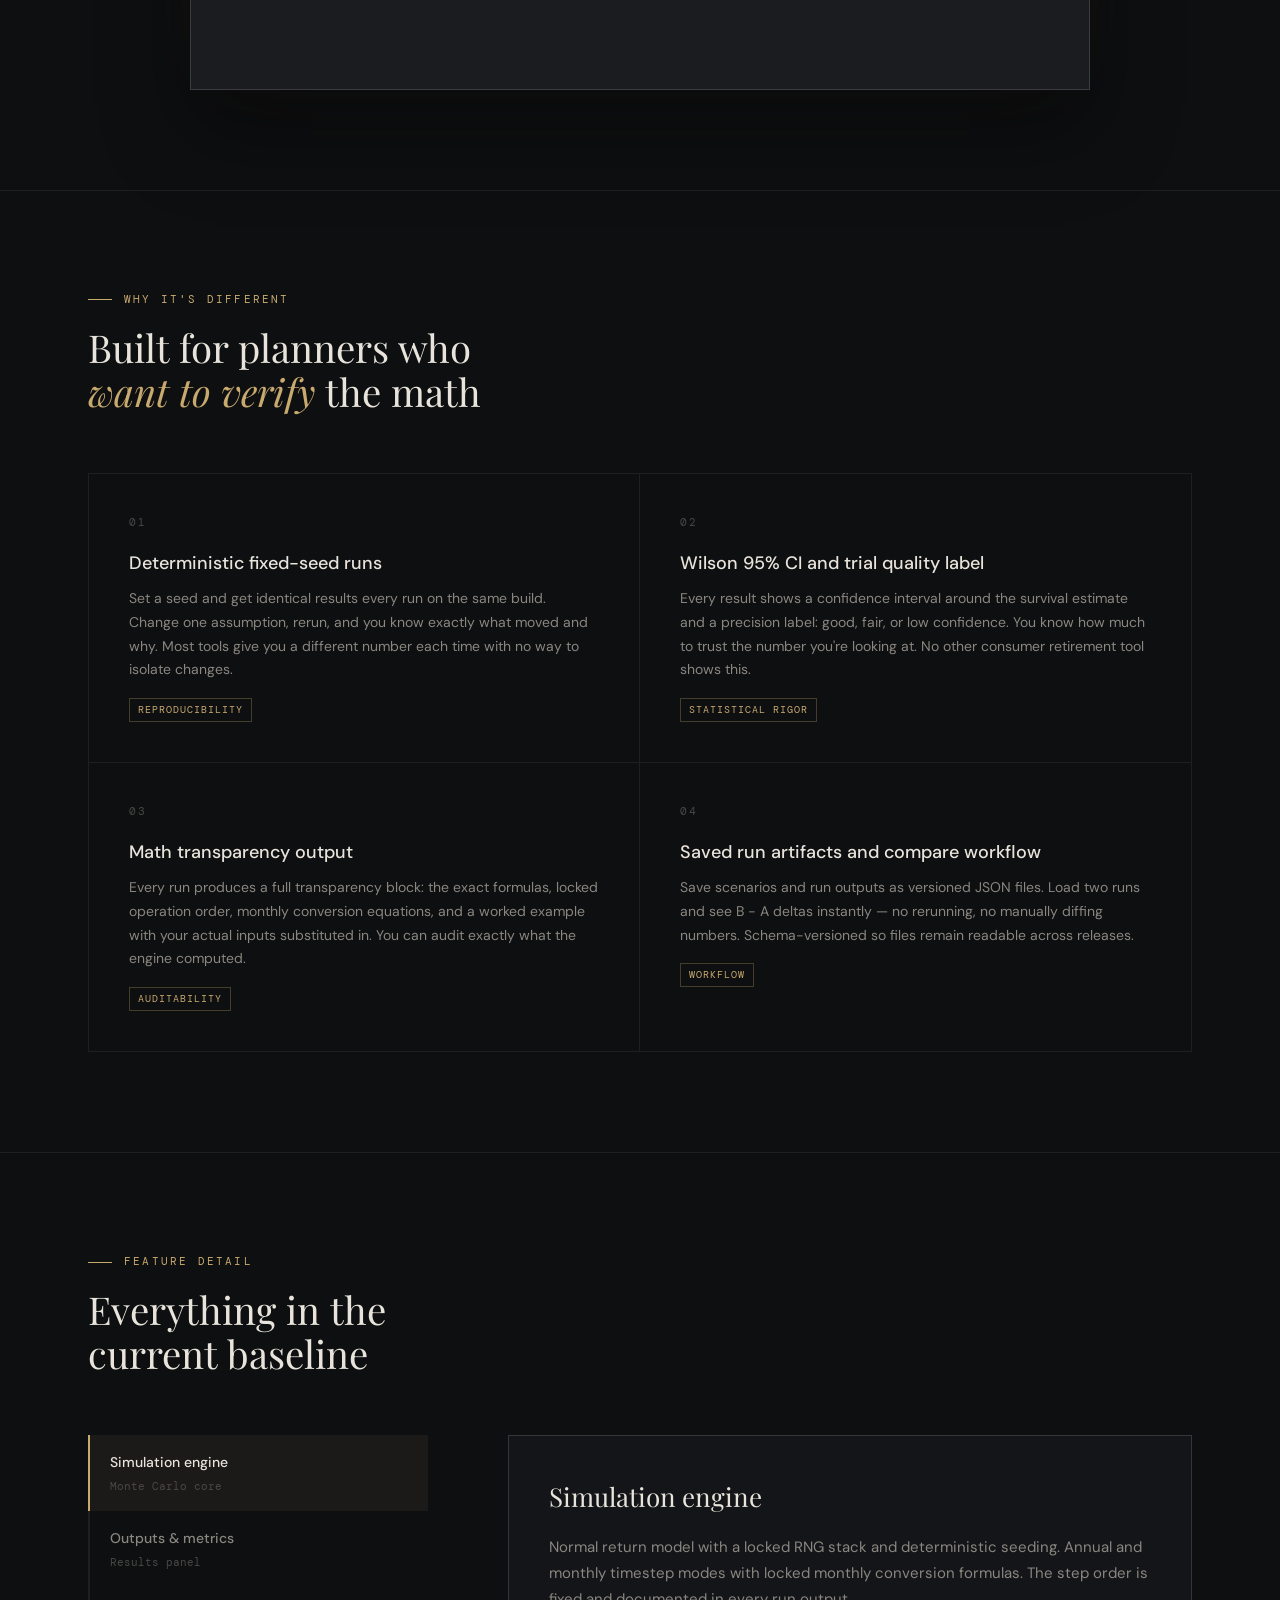
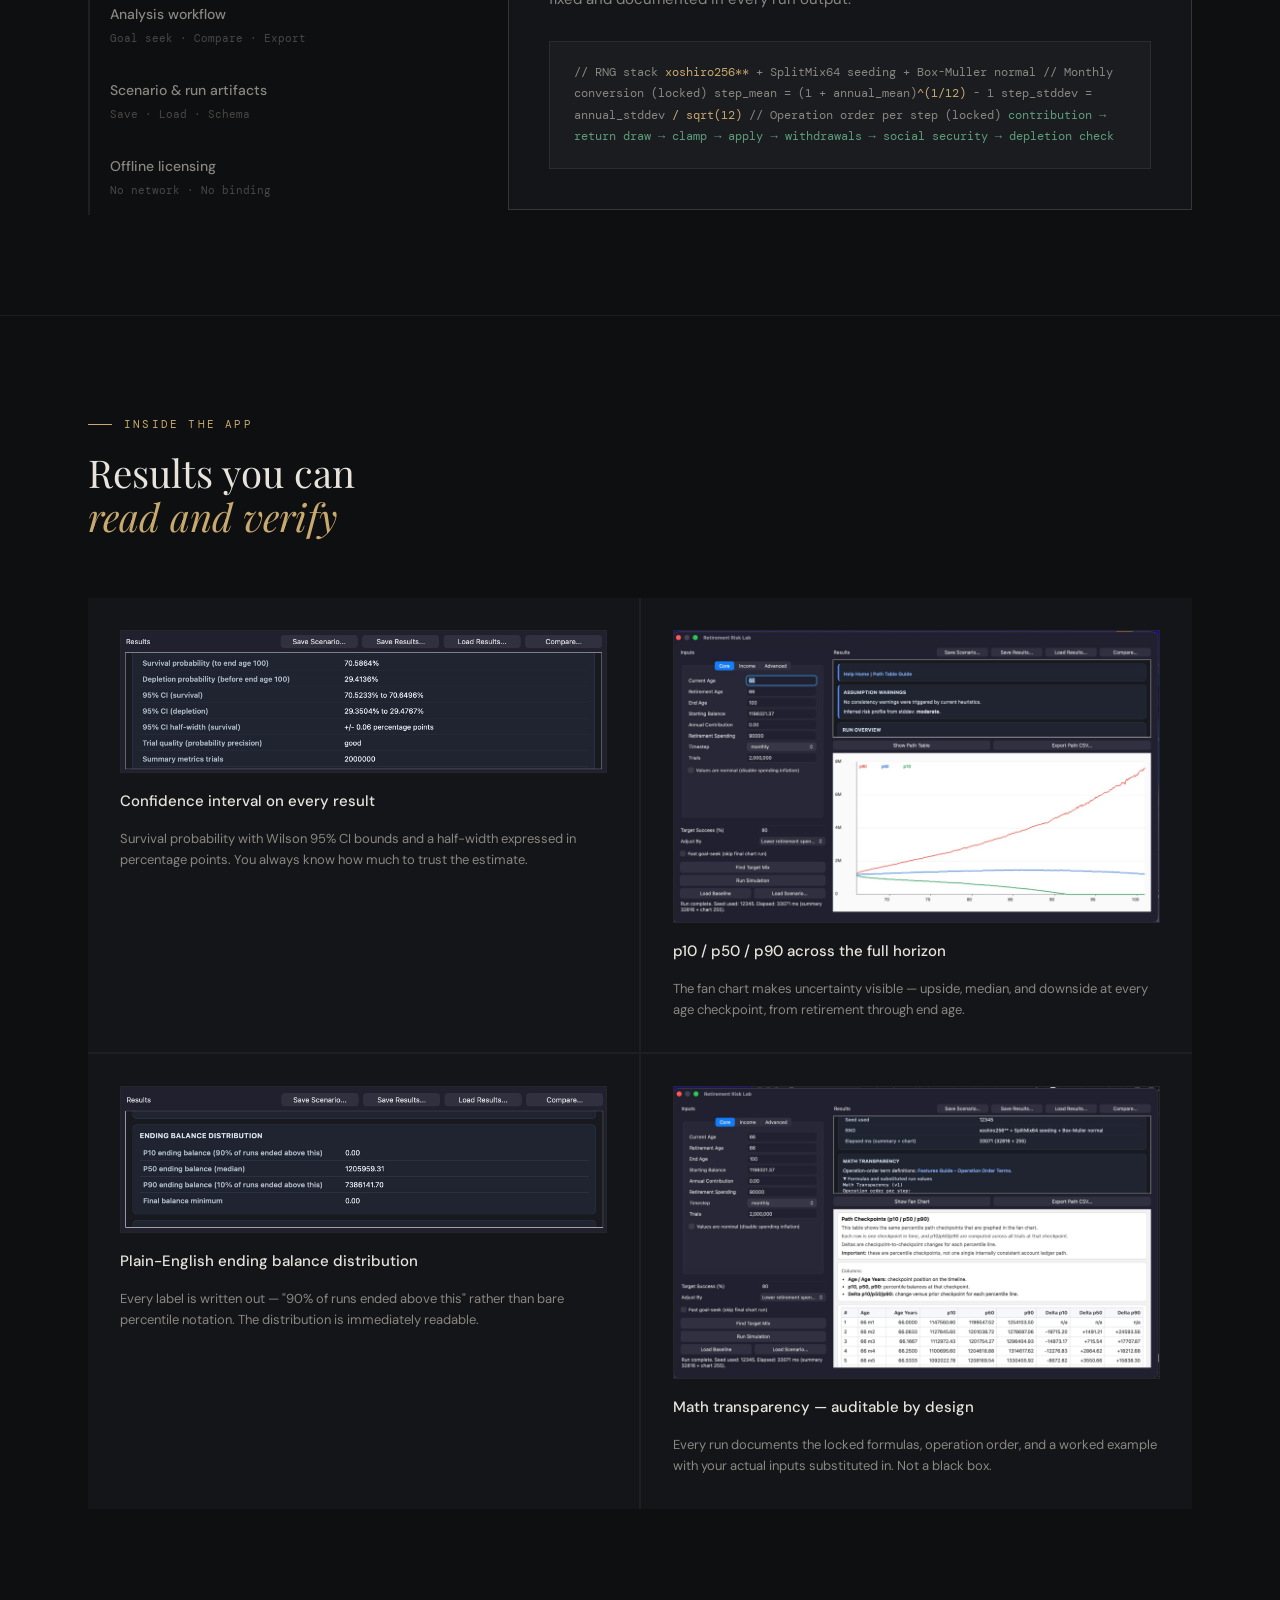
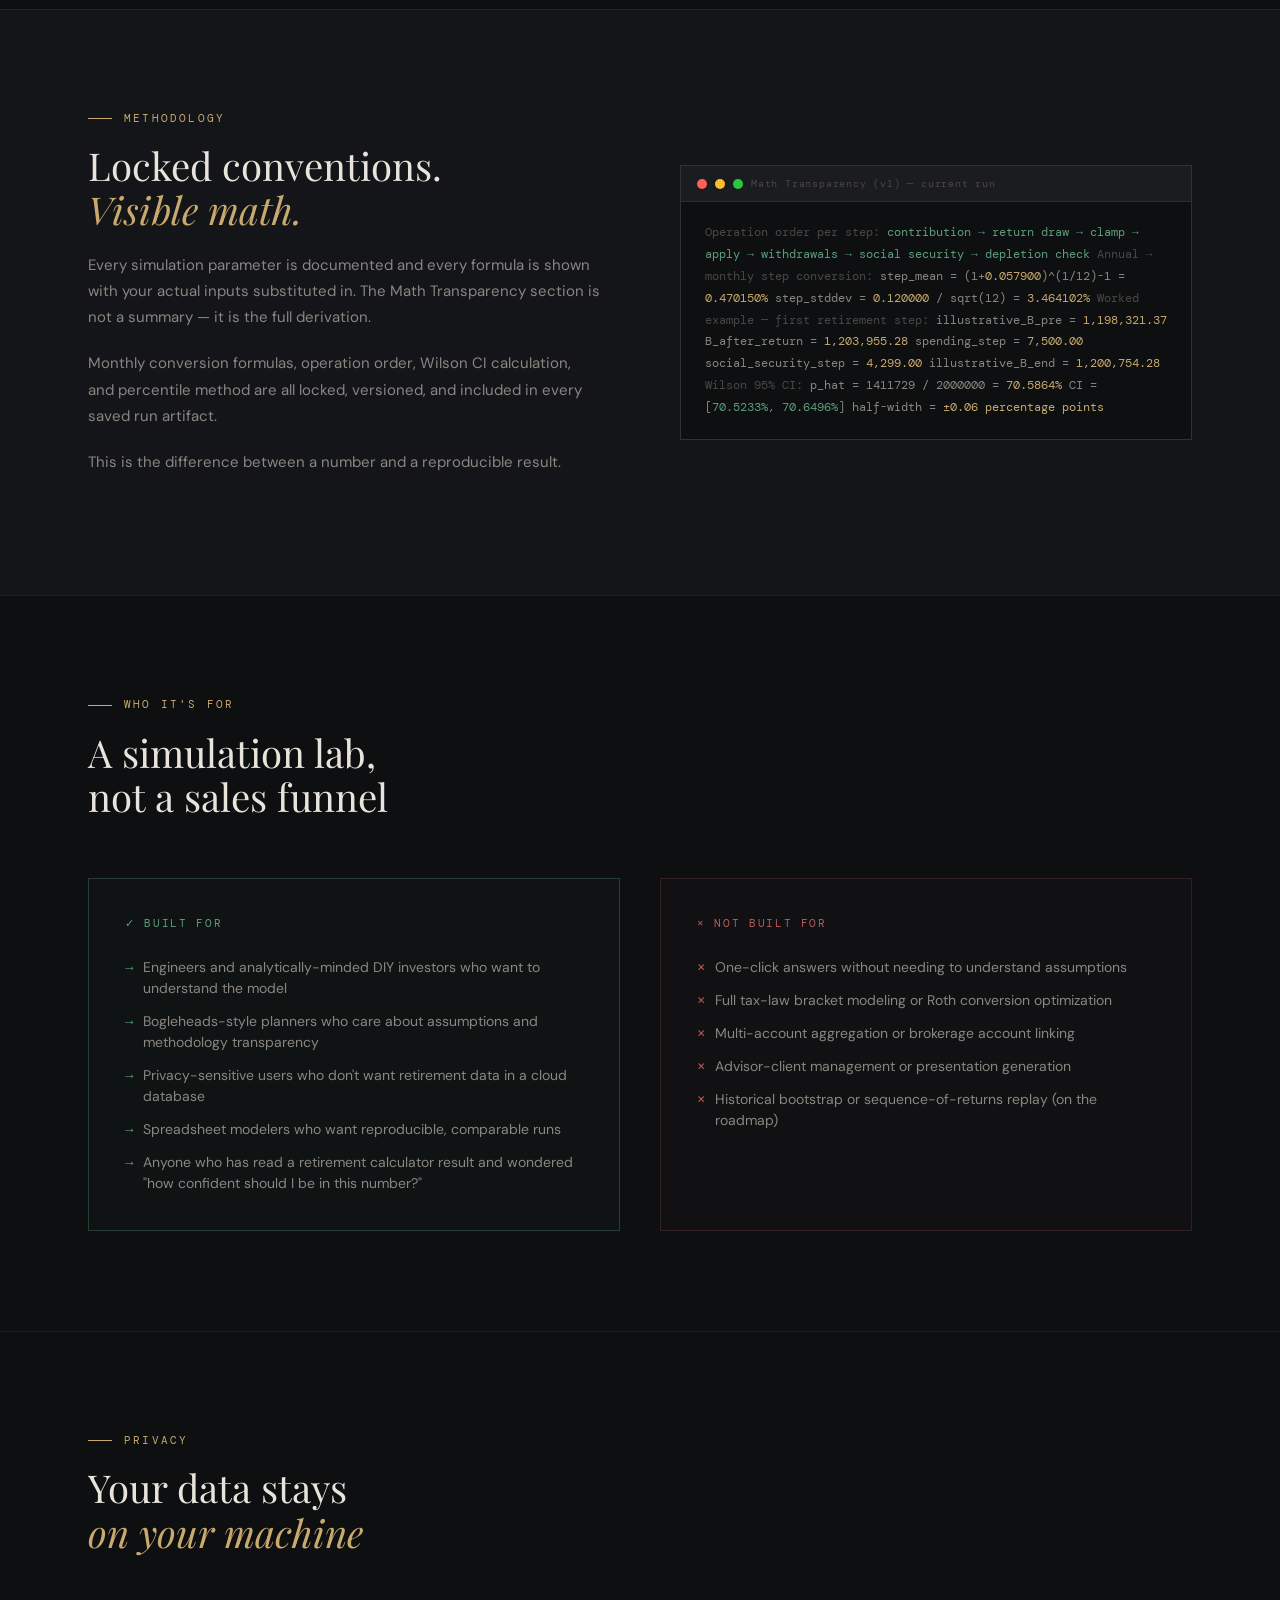
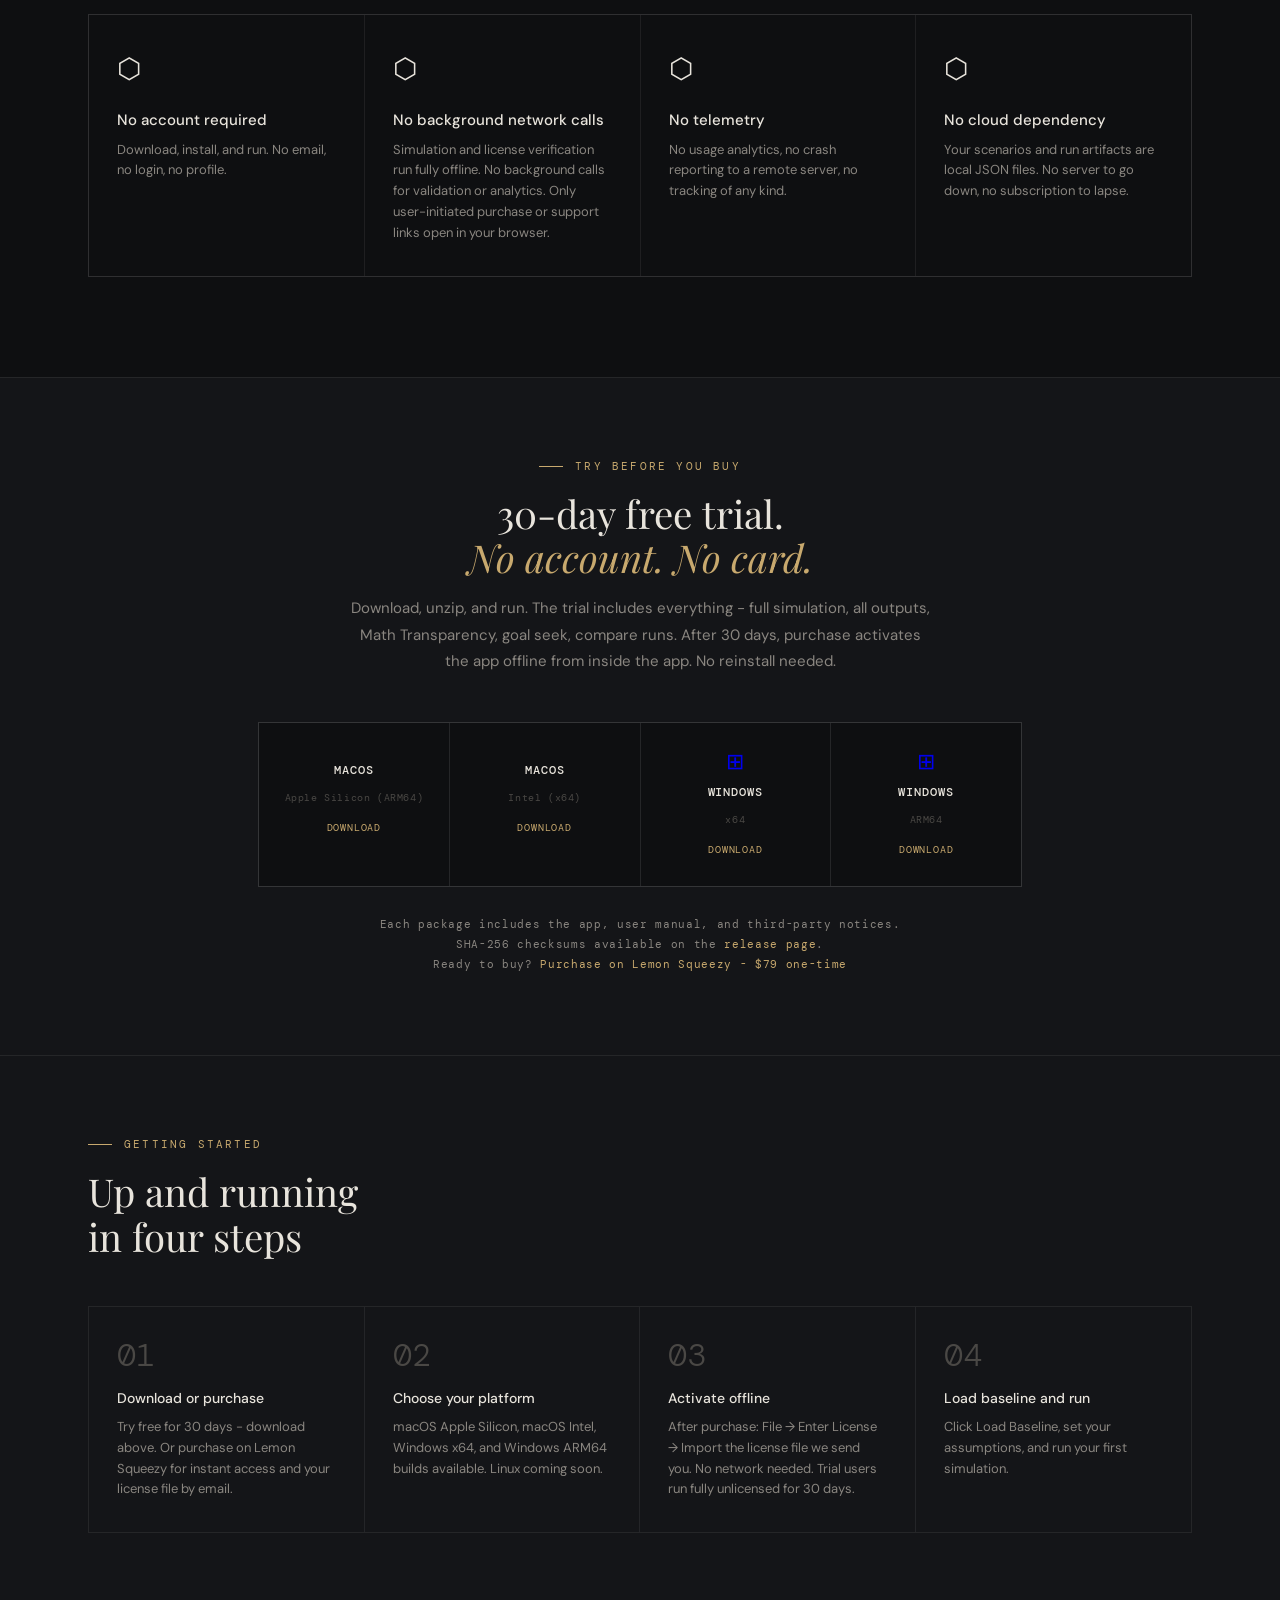
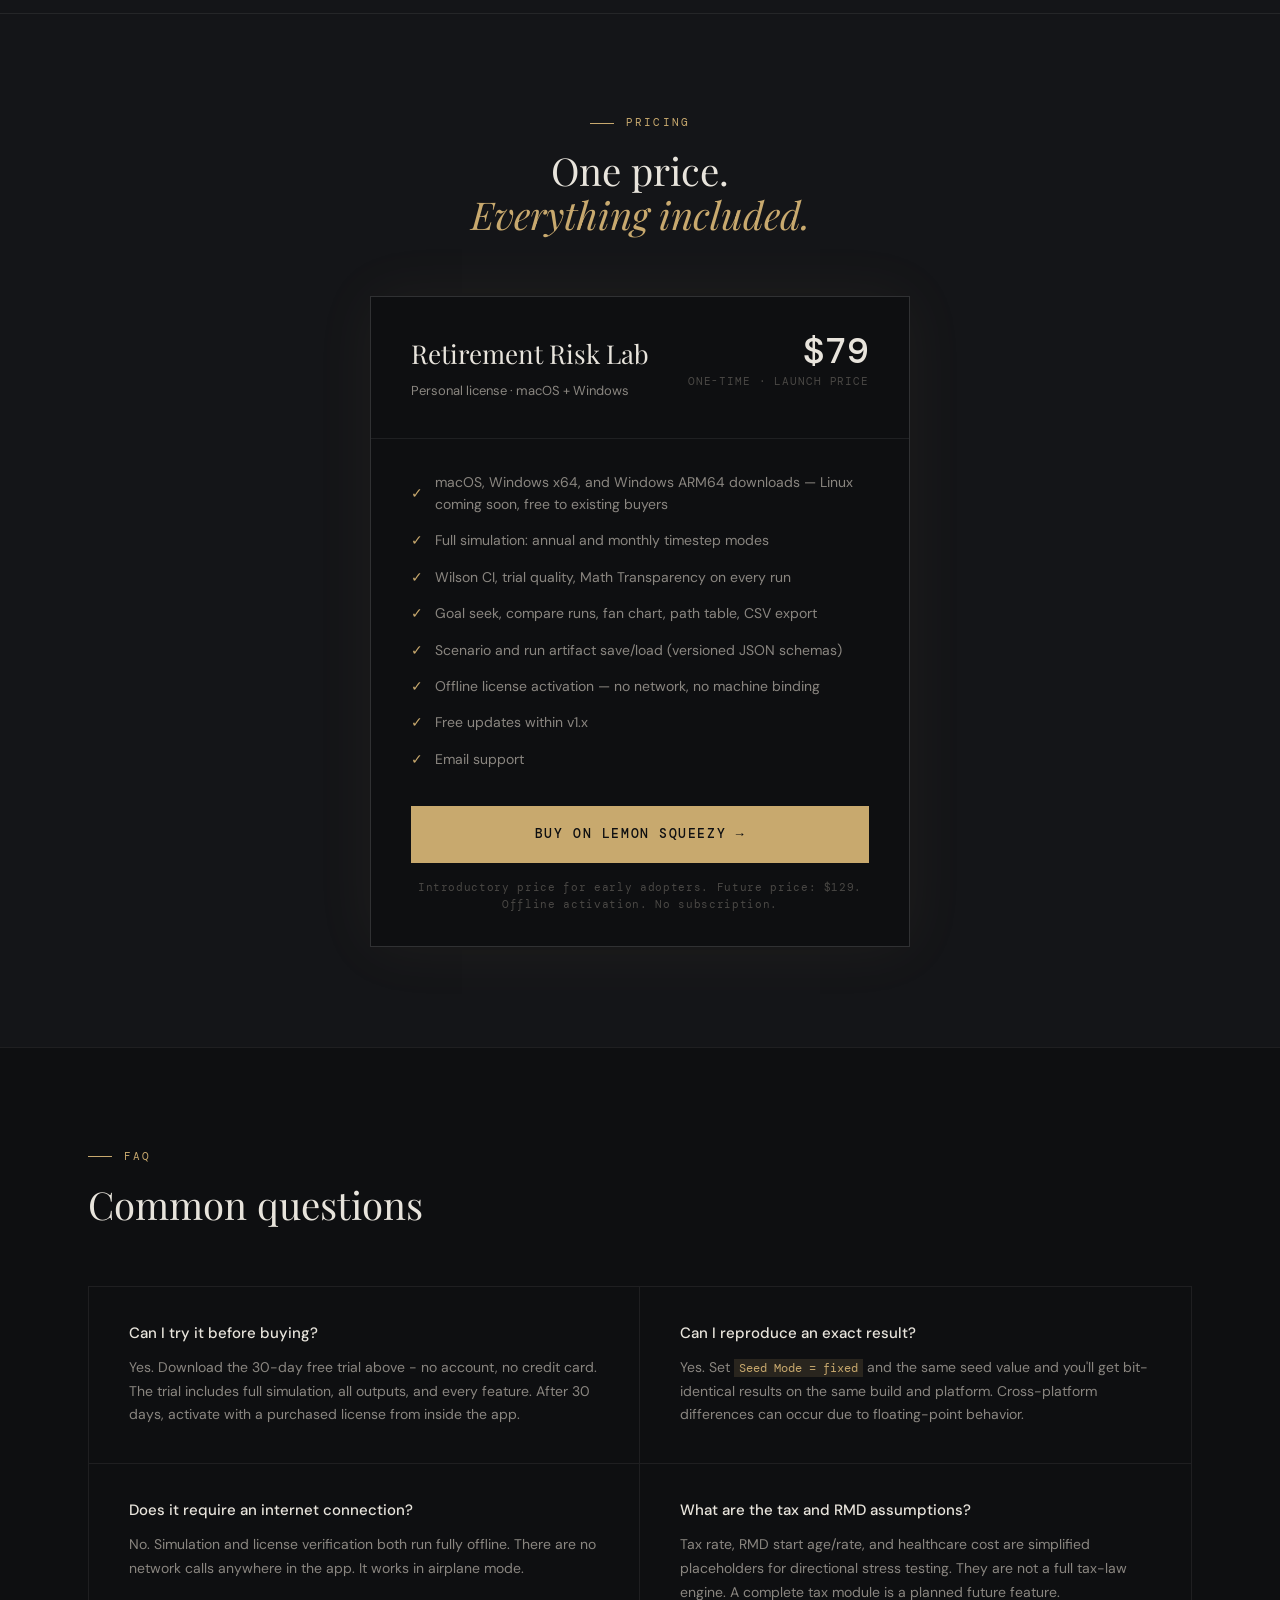
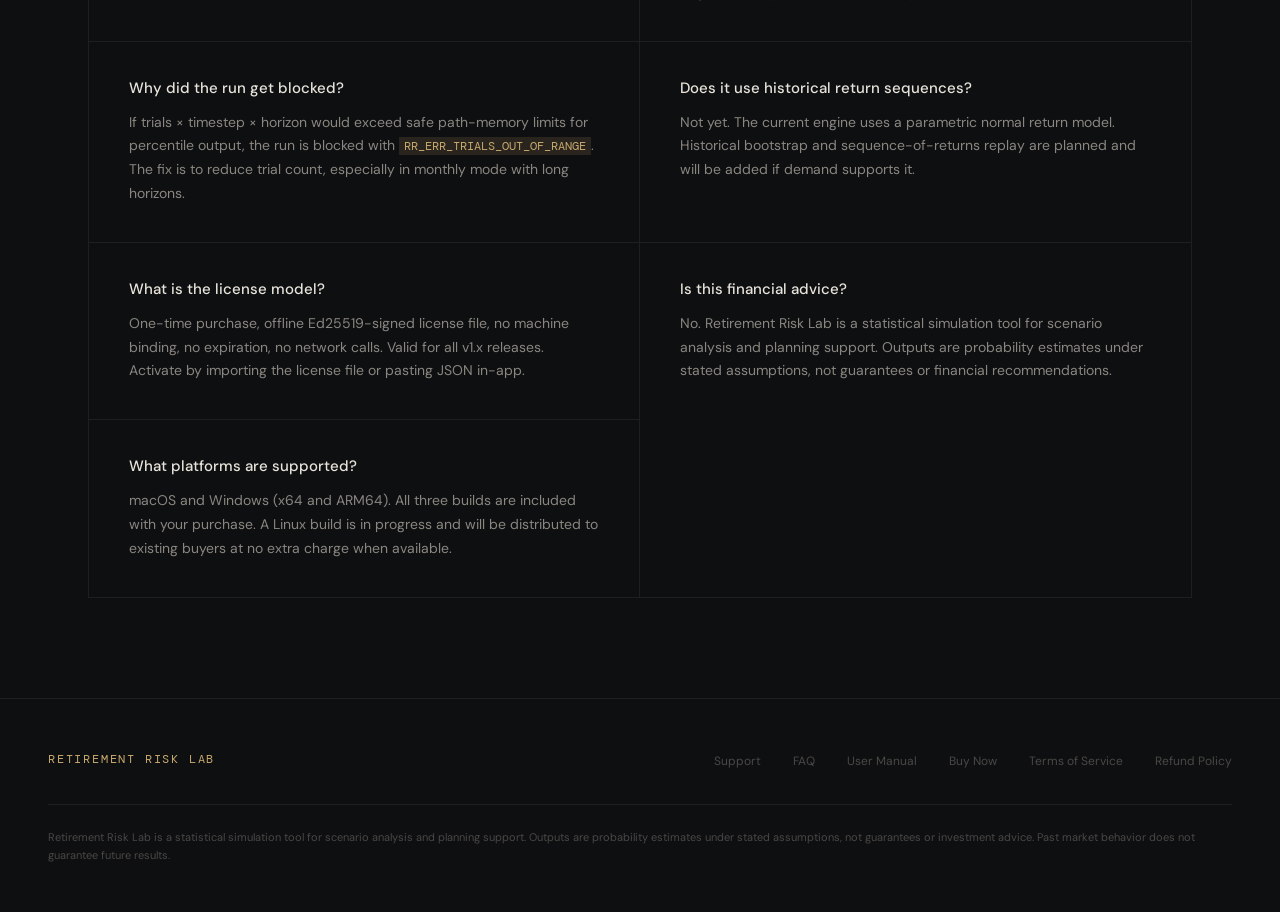
==== commit fcd2c806: "Add files via upload" ====
--- a/index.html
+++ b/index.html
@@ -427,7 +427,7 @@
   .trial-note {
     font-family: var(--mono);
     font-size: 11px;
-    color: var(--text-dimmer);
+    color: var(--text-dim);
     letter-spacing: 0.06em;
     line-height: 1.8;
   }
@@ -1822,25 +1822,25 @@
     <h2>30-day free trial.<br><em>No account. No card.</em></h2>
     <p class="trial-desc">Download, unzip, and run. The trial includes everything - full simulation, all outputs, Math Transparency, goal seek, compare runs. After 30 days, purchase activates the app offline from inside the app. No reinstall needed.</p>
     <div class="trial-platforms">
-      <a href="https://github.com/stillward_labs/RRLsite/releases/download/trial-v1.0/RetirementRiskLab-trial-macOS-arm64.zip" class="trial-platform">
+      <a href="https://github.com/ether-ore/RRLsite/releases/download/trial-v1.0/RetirementRiskLab-trial-macOS-arm64.zip" class="trial-platform">
         <span class="trial-platform-icon"></span>
         <div class="trial-platform-name">macOS</div>
         <div class="trial-platform-sub">Apple Silicon (ARM64)</div>
         <div class="trial-platform-dl">Download</div>
       </a>
-      <a href="https://github.com/stillward_labs/RRLsite/releases/download/trial-v1.0/RetirementRiskLab-trial-macOS-x64.zip" class="trial-platform">
+      <a href="https://github.com/ether-ore/RRLsite/releases/download/trial-v1.0/RetirementRiskLab-trial-macOS-x64.zip" class="trial-platform">
         <span class="trial-platform-icon"></span>
         <div class="trial-platform-name">macOS</div>
         <div class="trial-platform-sub">Intel (x64)</div>
         <div class="trial-platform-dl">Download</div>
       </a>
-      <a href="https://github.com/stillward_labs/RRLsite/releases/download/trial-v1.0/RetirementRiskLab-trial-windows-x64.zip" class="trial-platform">
+      <a href="https://github.com/ether-ore/RRLsite/releases/download/trial-v1.0/RetirementRiskLab-trial-windows-x64.zip" class="trial-platform">
         <span class="trial-platform-icon">⊞</span>
         <div class="trial-platform-name">Windows</div>
         <div class="trial-platform-sub">x64</div>
         <div class="trial-platform-dl">Download</div>
       </a>
-      <a href="https://github.com/stillward_labs/RRLsite/releases/download/trial-v1.0/RetirementRiskLab-trial-windows-arm64.zip" class="trial-platform">
+      <a href="https://github.com/ether-ore/RRLsite/releases/download/trial-v1.0/RetirementRiskLab-trial-windows-arm64.zip" class="trial-platform">
         <span class="trial-platform-icon">⊞</span>
         <div class="trial-platform-name">Windows</div>
         <div class="trial-platform-sub">ARM64</div>
@@ -1849,7 +1849,7 @@
     </div>
     <div class="trial-note">
       Each package includes the app, user manual, and third-party notices.<br>
-      SHA-256 checksums available on the <a href="https://github.com/stillward_labs/RRLsite/releases/tag/trial-v1.0" target="_blank" rel="noopener">release page</a>.<br>
+      SHA-256 checksums available on the <a href="https://github.com/ether-ore/RRLsite/releases/tag/trial-v1.0" target="_blank" rel="noopener">release page</a>.<br>
       Ready to buy? <a href="https://retirementrisklab.lemonsqueezy.com" target="_blank" rel="noopener">Purchase on Lemon Squeezy - $79 one-time</a>
     </div>
   </div>
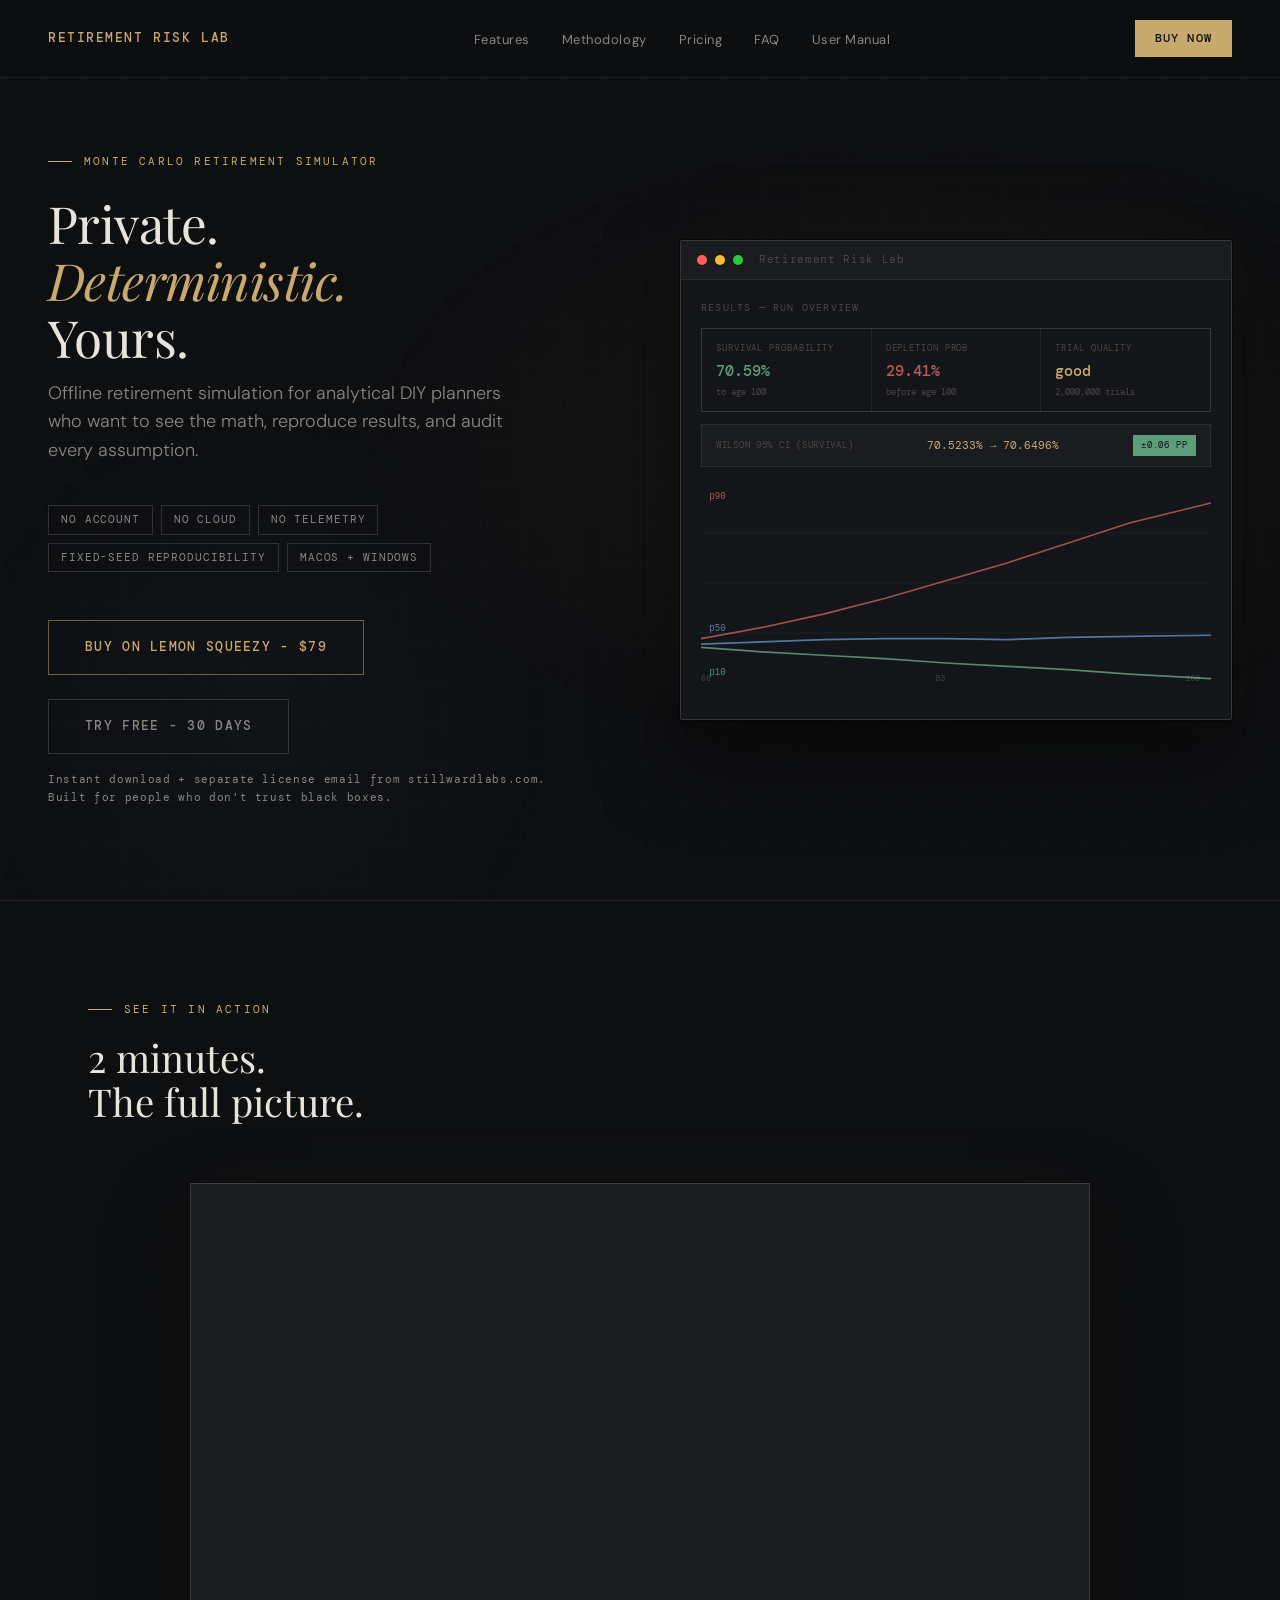
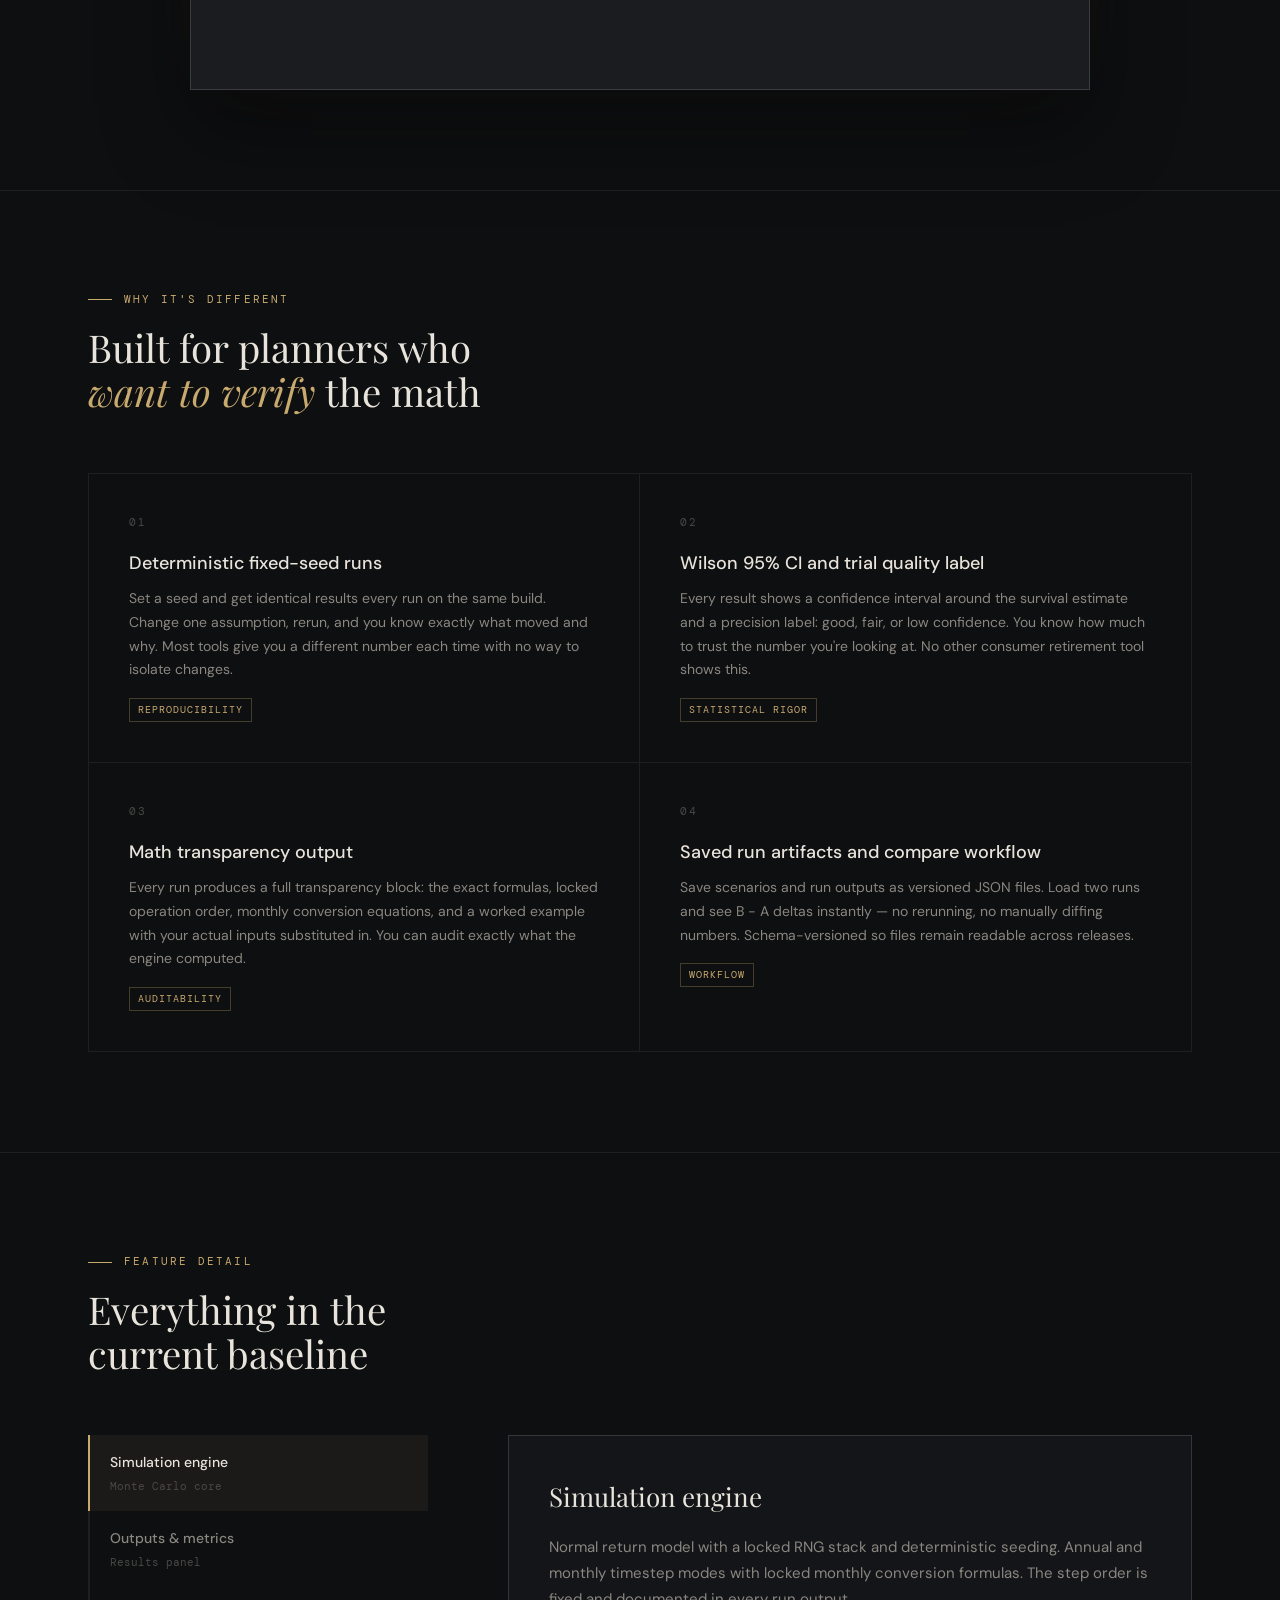
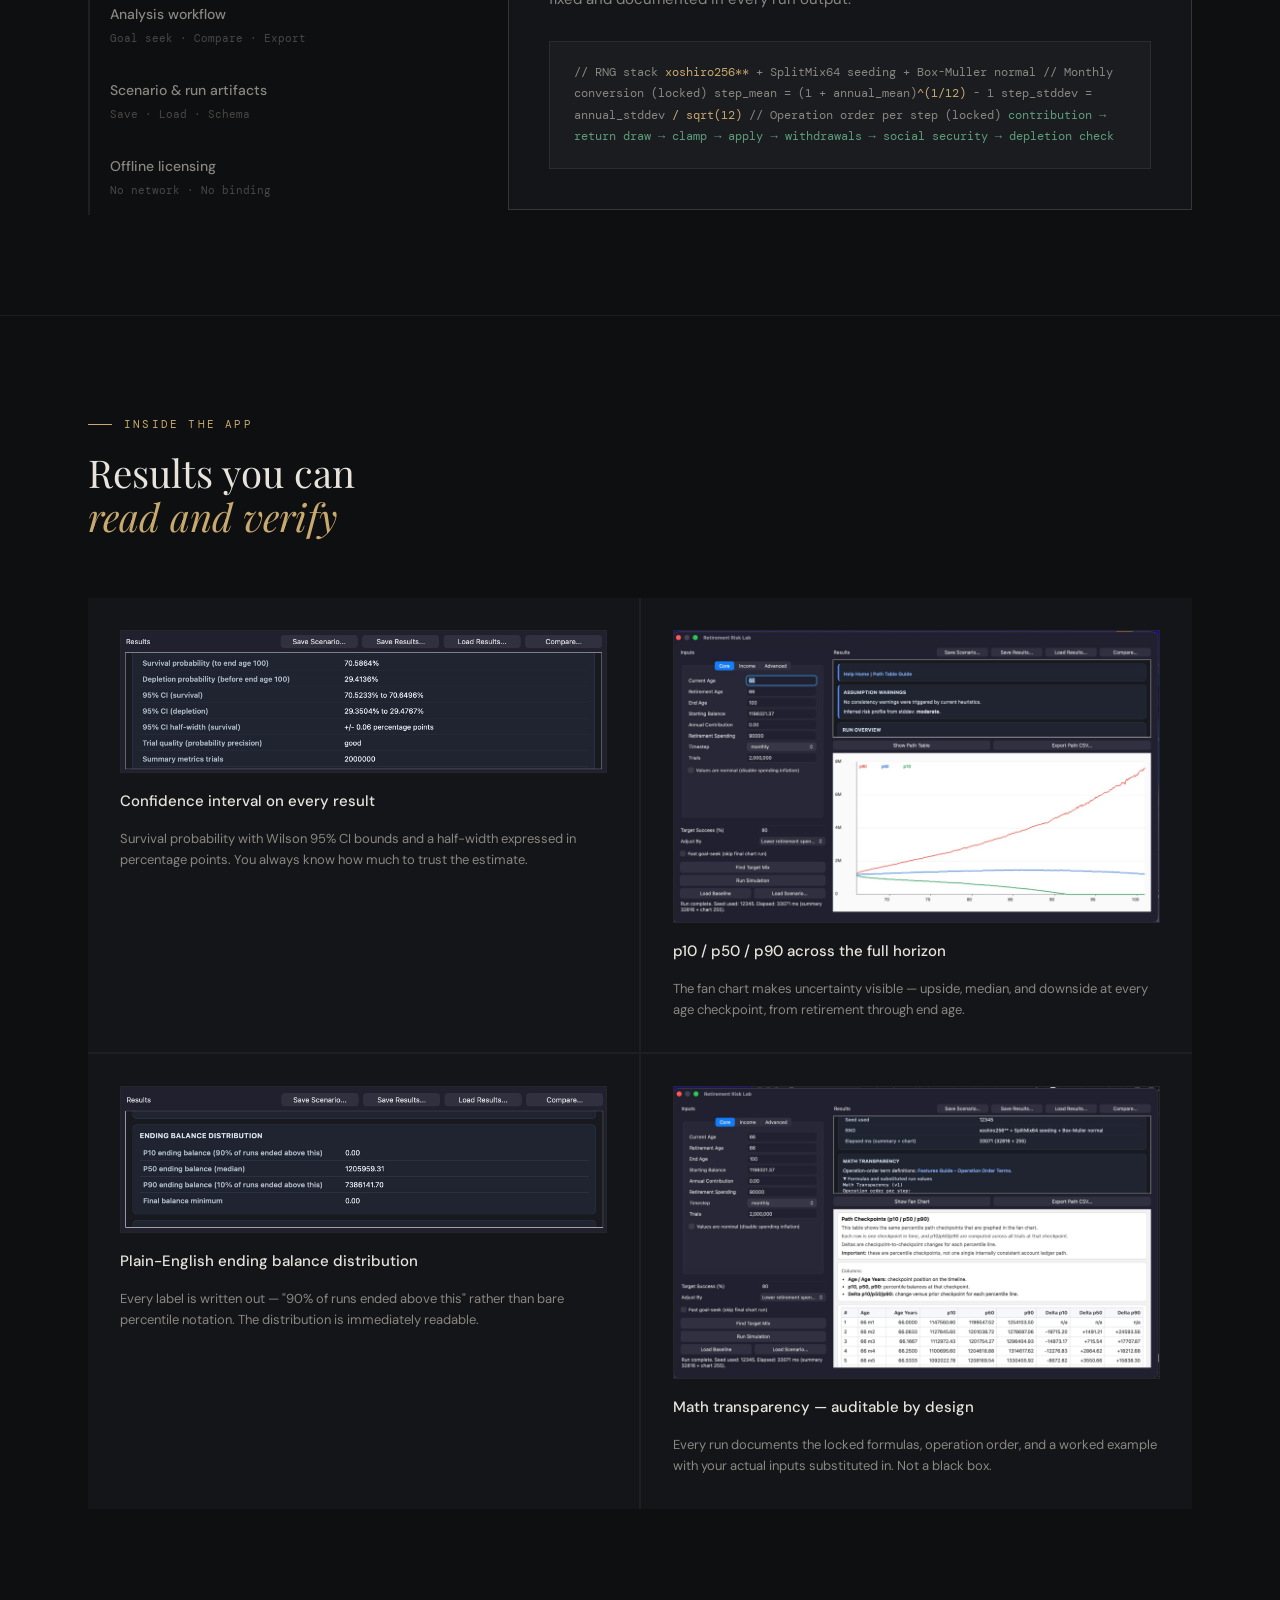
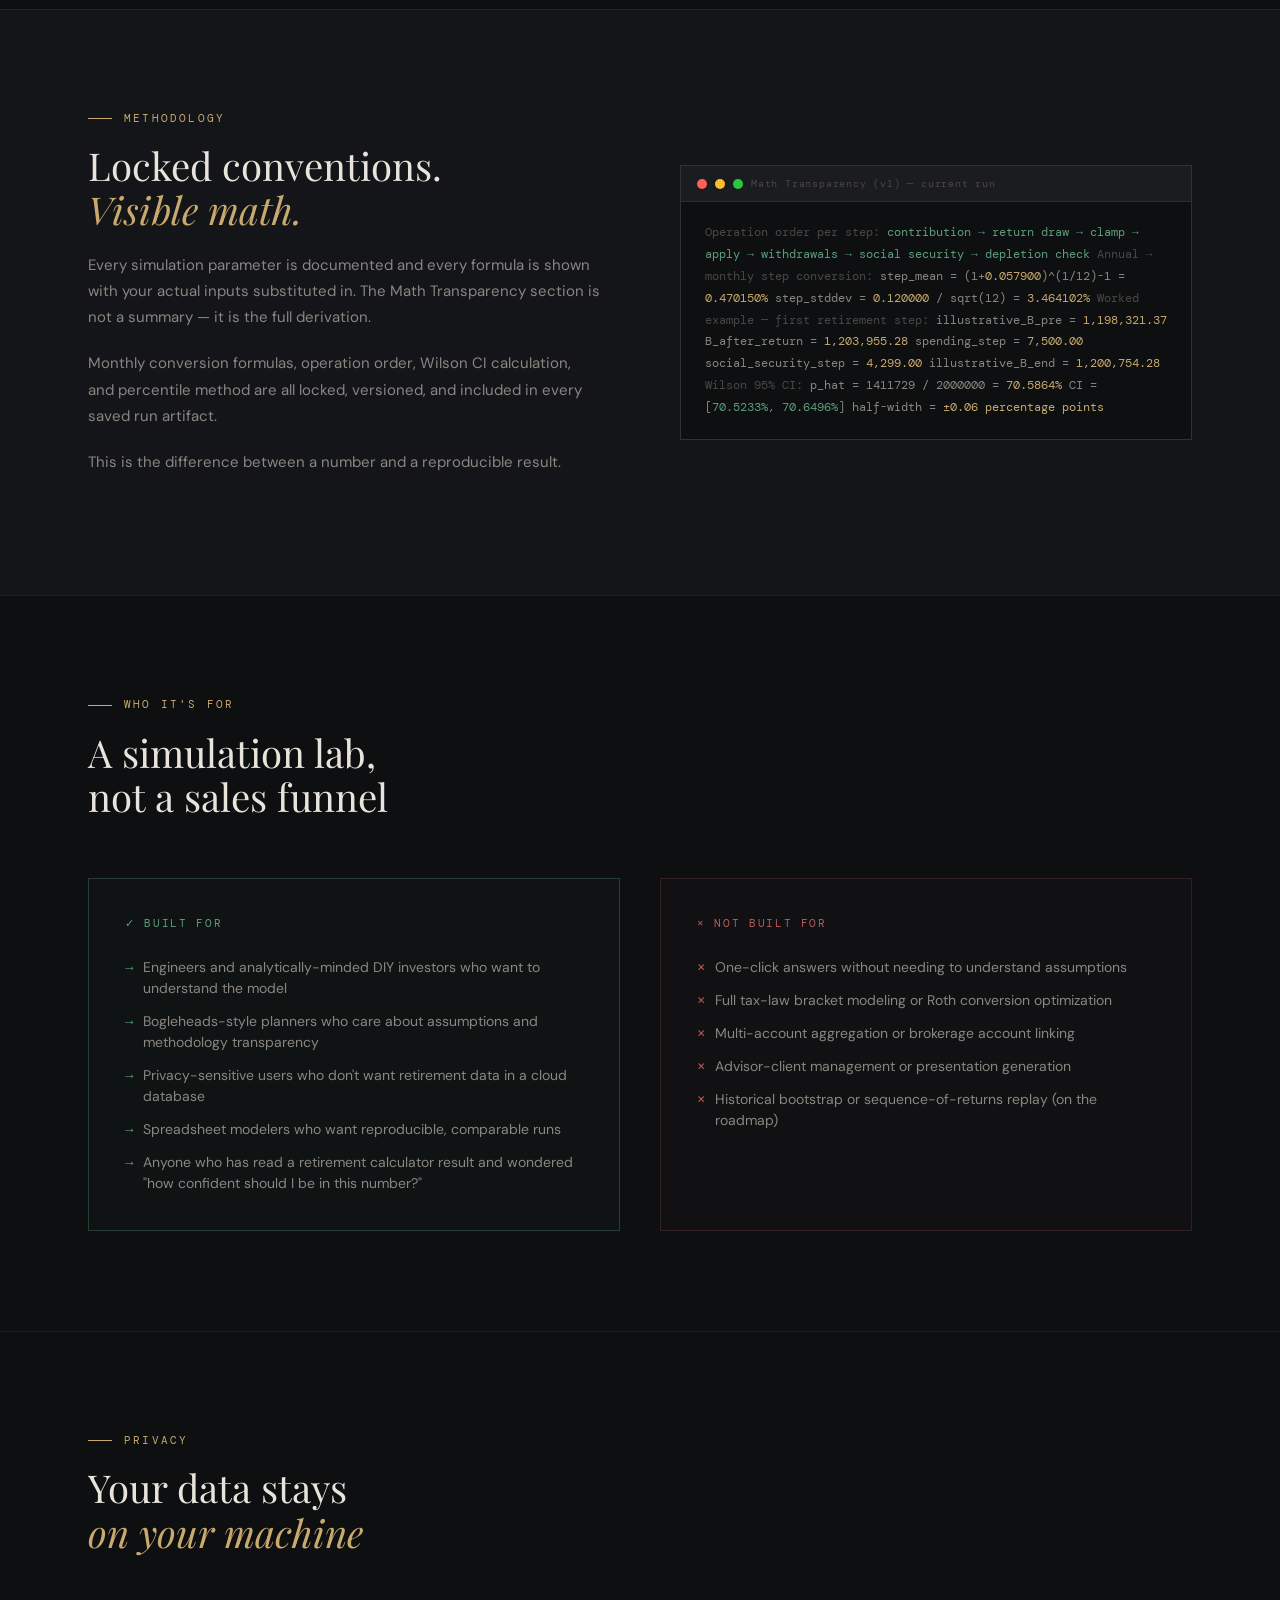
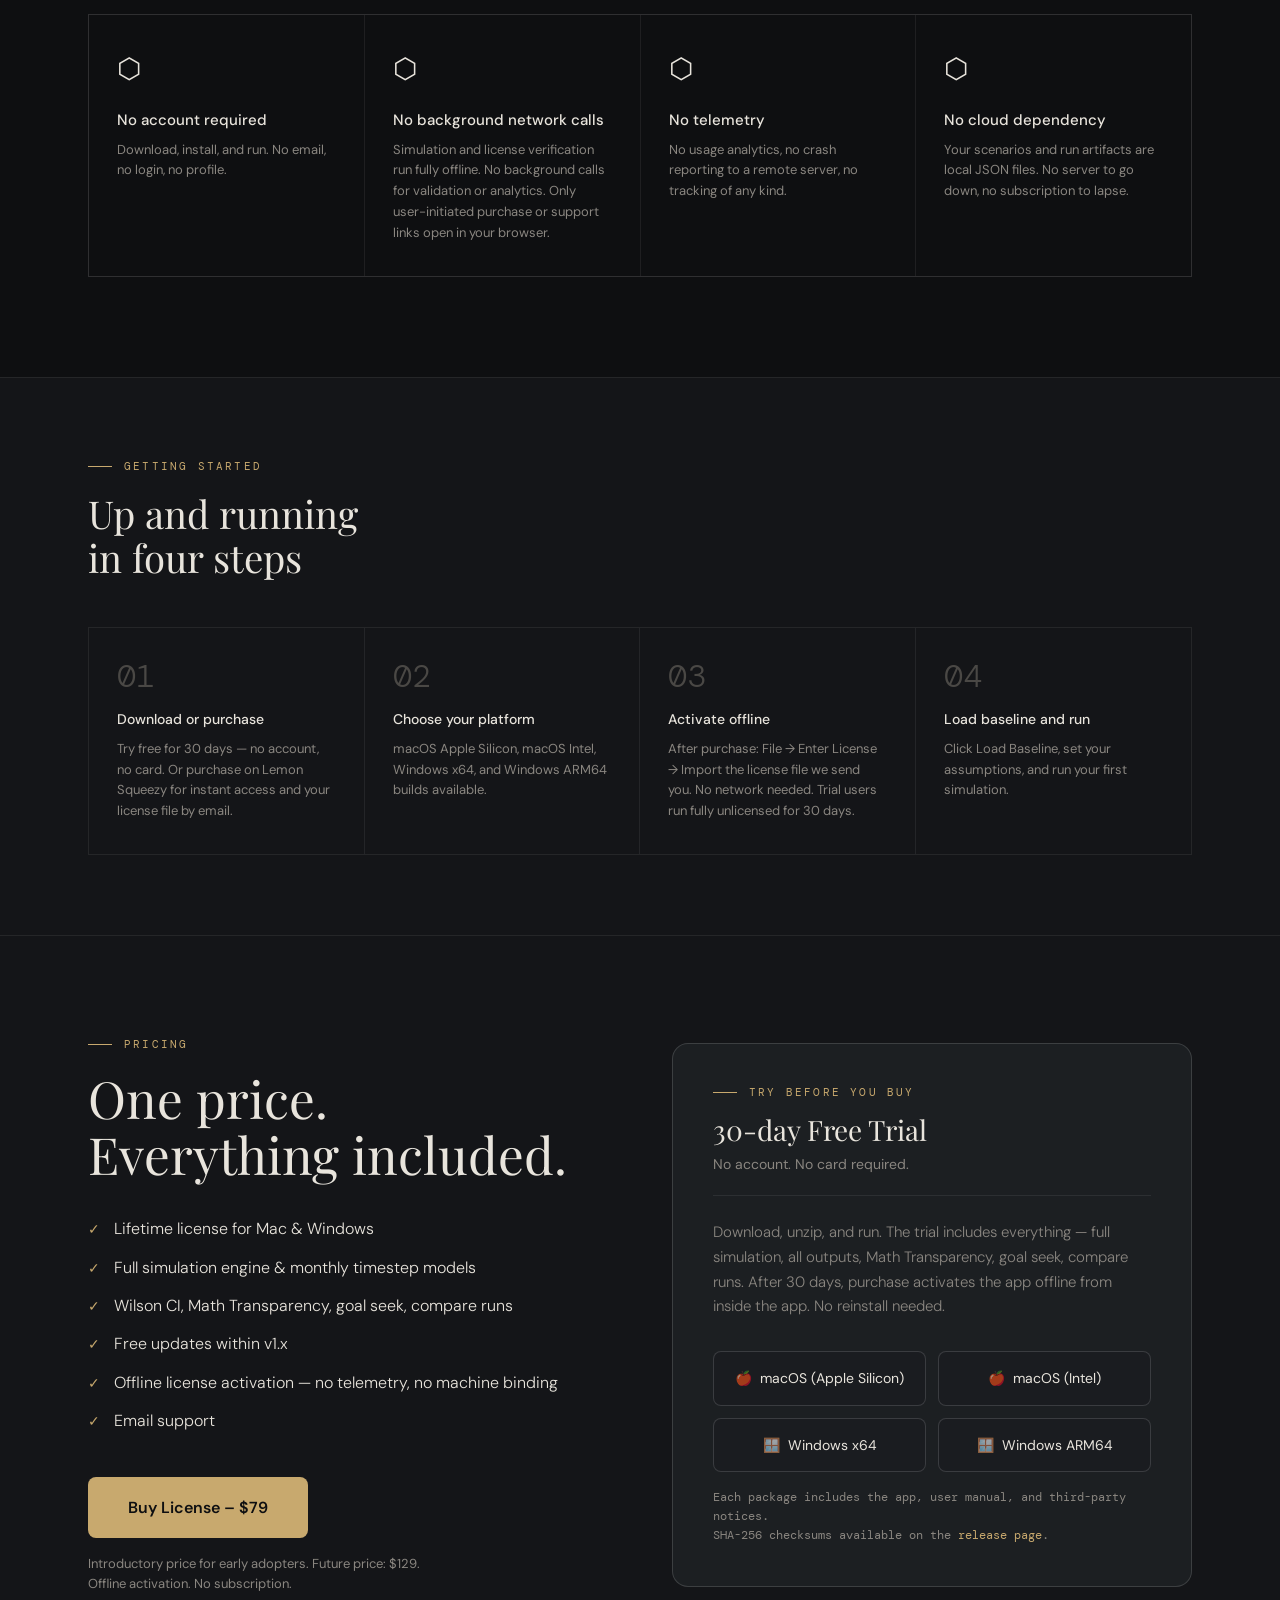
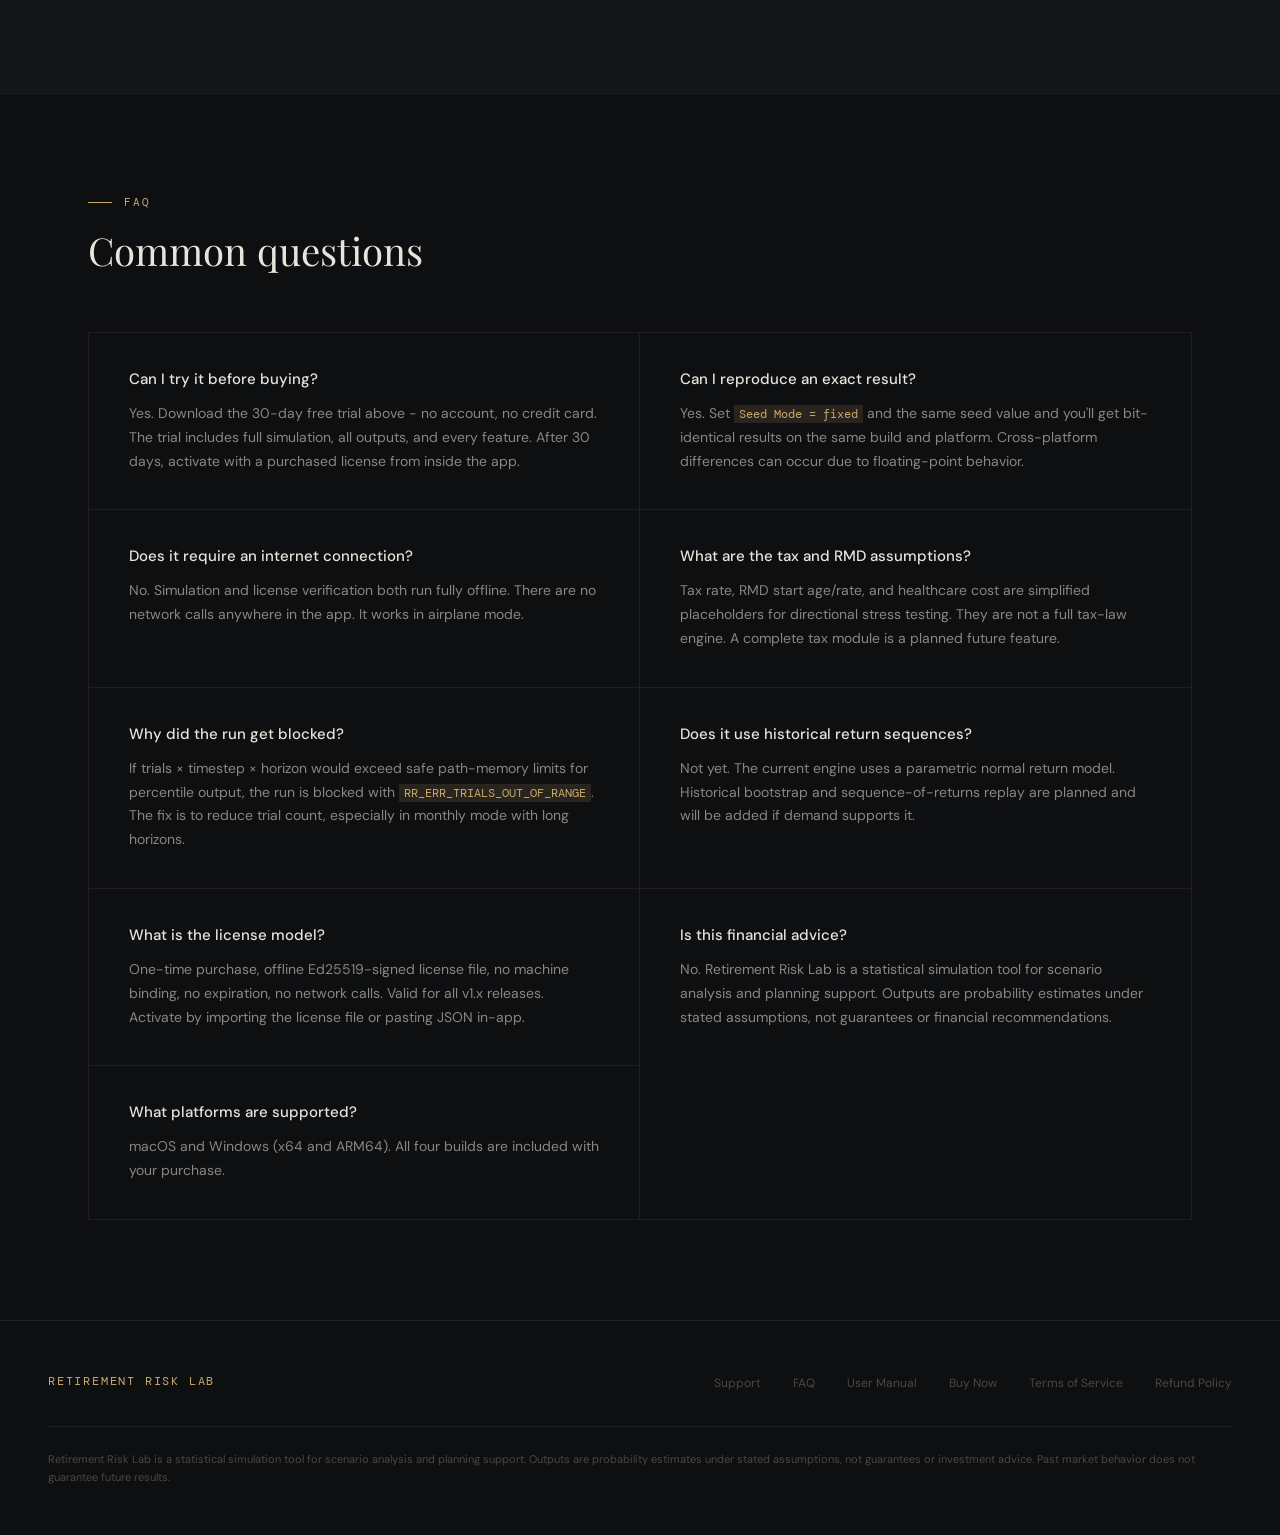
==== commit a4ecee44: "Update index.html changed some of the design and cleaned up code" ====
--- a/index.html
+++ b/index.html
@@ -162,14 +162,14 @@
     pointer-events: none;
   }
 
-  .btn-coming-soon {
+  .btn-primary-outline {
     font-family: var(--mono);
     font-size: 13px;
     font-weight: 500;
     letter-spacing: 0.1em;
-    color: var(--text-dim);
+    color: var(--accent);
     background: transparent;
-    border: 1px solid rgba(255,255,255,0.15);
+    border: 1px solid rgba(200,169,110,0.5);
     padding: 16px 36px;
     text-transform: uppercase;
     display: inline-block;
@@ -178,9 +178,9 @@
     transition: border-color 0.2s, color 0.2s;
   }
 
-  .btn-coming-soon:hover {
-    color: var(--text);
-    border-color: rgba(255,255,255,0.4);
+  .btn-primary-outline:hover {
+    background: var(--accent-glow);
+    border-color: var(--accent);
   }
 
   /* ── SECONDARY BUTTON ── */
@@ -189,19 +189,19 @@
     font-size: 13px;
     font-weight: 500;
     letter-spacing: 0.1em;
-    color: var(--accent);
+    color: var(--text-dim);
     background: transparent;
-    border: 1px solid rgba(200,169,110,0.4);
+    border: 1px solid rgba(255,255,255,0.15);
     padding: 16px 36px;
     text-decoration: none;
     text-transform: uppercase;
-    transition: background 0.2s, border-color 0.2s;
+    transition: border-color 0.2s, color 0.2s;
     display: inline-block;
   }
 
   .btn-secondary:hover {
-    background: var(--accent-glow);
-    border-color: var(--accent);
+    color: var(--text);
+    border-color: rgba(255,255,255,0.4);
   }
 
   .coming-soon-note {
@@ -340,105 +340,6 @@
     font-weight: 500;
     color: var(--text);
     font-family: var(--sans);
-  }
-
-  /* ── TRIAL DOWNLOAD SECTION ── */
-  .trial-section {
-    padding: 80px 0;
-    border-top: 1px solid var(--border);
-    background: var(--bg2);
-  }
-
-  .trial-inner {
-    max-width: 860px;
-    margin: 0 auto;
-    padding: 0 48px;
-    text-align: center;
-  }
-
-  .trial-inner h2 {
-    margin-bottom: 16px;
-  }
-
-  .trial-desc {
-    font-size: 15px;
-    color: var(--text-dim);
-    line-height: 1.75;
-    margin-bottom: 48px;
-    max-width: 580px;
-    margin-left: auto;
-    margin-right: auto;
-  }
-
-  .trial-platforms {
-    display: grid;
-    grid-template-columns: repeat(4, 1fr);
-    gap: 1px;
-    background: var(--border);
-    border: 1px solid var(--border);
-    margin-bottom: 28px;
-  }
-
-  .trial-platform {
-    background: var(--bg);
-    padding: 28px 20px;
-    text-decoration: none;
-    transition: background 0.2s;
-    display: flex;
-    flex-direction: column;
-    align-items: center;
-    gap: 10px;
-  }
-
-  .trial-platform:hover {
-    background: var(--accent-glow);
-  }
-
-  .trial-platform-icon {
-    font-size: 22px;
-    line-height: 1;
-  }
-
-  .trial-platform-name {
-    font-family: var(--mono);
-    font-size: 12px;
-    font-weight: 500;
-    letter-spacing: 0.08em;
-    color: var(--text);
-    text-transform: uppercase;
-  }
-
-  .trial-platform-sub {
-    font-family: var(--mono);
-    font-size: 10px;
-    color: var(--text-dimmer);
-    letter-spacing: 0.06em;
-  }
-
-  .trial-platform-dl {
-    font-family: var(--mono);
-    font-size: 10px;
-    color: var(--accent);
-    letter-spacing: 0.08em;
-    text-transform: uppercase;
-    margin-top: 4px;
-  }
-
-  .trial-note {
-    font-family: var(--mono);
-    font-size: 11px;
-    color: var(--text-dim);
-    letter-spacing: 0.06em;
-    line-height: 1.8;
-  }
-
-  .trial-note a {
-    color: var(--accent);
-    text-decoration: none;
-  }
-
-  .trial-note a:hover {
-    text-decoration: underline;
   }
 
   /* ── HERO CHART MOCKUP ── */
@@ -995,6 +896,145 @@
   }
 
   /* ── PRICING ── */
+  /* ── PRICING (two-column layout) ── */
+  .pricing-layout {
+    display: grid;
+    grid-template-columns: 1fr 1fr;
+    gap: 64px;
+    align-items: center;
+  }
+
+  .pricing-left {
+    display: flex;
+    flex-direction: column;
+  }
+
+  .pricing-headline {
+    font-family: var(--serif);
+    font-size: clamp(38px, 4vw, 56px);
+    font-weight: 400;
+    line-height: 1.1;
+    color: var(--text);
+    margin-bottom: 36px;
+  }
+
+  .pricing-checklist {
+    list-style: none;
+    display: flex;
+    flex-direction: column;
+    gap: 16px;
+    margin-bottom: 44px;
+  }
+
+  .pricing-checklist li {
+    display: flex;
+    align-items: flex-start;
+    gap: 14px;
+    font-size: 16px;
+    font-weight: 300;
+    color: var(--text);
+    line-height: 1.4;
+  }
+
+  .check-icon {
+    flex-shrink: 0;
+    color: var(--accent);
+    font-size: 14px;
+    margin-top: 2px;
+  }
+
+  .btn-buy-primary {
+    display: inline-block;
+    font-family: var(--sans);
+    font-size: 16px;
+    font-weight: 600;
+    color: var(--bg);
+    background: var(--accent);
+    padding: 18px 40px;
+    border-radius: 8px;
+    text-decoration: none;
+    transition: opacity 0.2s, transform 0.15s;
+    margin-bottom: 16px;
+    width: fit-content;
+  }
+
+  .btn-buy-primary:hover { opacity: 0.9; transform: translateY(-1px); }
+
+  .pricing-footnote {
+    font-size: 13px;
+    color: var(--text-dim);
+    line-height: 1.5;
+  }
+
+  .trial-card {
+    background: #1c1f22;
+    border: 1px solid var(--border-bright);
+    border-radius: 16px;
+    padding: 40px;
+  }
+
+  .trial-card-header {
+    margin-bottom: 20px;
+  }
+
+  .trial-card-title {
+    font-family: var(--serif);
+    font-size: 28px;
+    font-weight: 400;
+    color: var(--text);
+    margin-bottom: 6px;
+    line-height: 1.2;
+  }
+
+  .trial-card-subtitle {
+    font-size: 14px;
+    color: var(--text-dim);
+  }
+
+  .trial-card-divider {
+    width: 100%;
+    height: 1px;
+    background: var(--border);
+    margin-bottom: 24px;
+  }
+
+  .trial-card-body {
+    font-size: 15px;
+    font-weight: 300;
+    color: var(--text-dim);
+    line-height: 1.65;
+    margin-bottom: 32px;
+  }
+
+  .download-grid {
+    display: grid;
+    grid-template-columns: 1fr 1fr;
+    gap: 12px;
+  }
+
+  .download-btn {
+    display: flex;
+    align-items: center;
+    justify-content: center;
+    gap: 8px;
+    padding: 15px 16px;
+    background: var(--bg3);
+    border: 1px solid var(--border-bright);
+    border-radius: 8px;
+    font-size: 14px;
+    font-weight: 400;
+    color: var(--text);
+    text-decoration: none;
+    transition: background 0.2s, border-color 0.2s;
+  }
+
+  .download-btn:hover {
+    background: rgba(255,255,255,0.05);
+    border-color: rgba(255,255,255,0.22);
+  }
+
+  .dl-icon { opacity: 0.6; font-style: normal; }
+
   .pricing-section {
     padding: 100px 0;
     border-top: 1px solid var(--border);
@@ -1078,24 +1118,6 @@
     font-weight: 500;
     flex-shrink: 0;
   }
-
-  .btn-buy {
-    display: block;
-    width: 100%;
-    font-family: var(--mono);
-    font-size: 13px;
-    font-weight: 500;
-    letter-spacing: 0.12em;
-    text-transform: uppercase;
-    color: var(--bg);
-    background: var(--accent);
-    padding: 18px;
-    text-align: center;
-    text-decoration: none;
-    transition: opacity 0.2s;
-  }
-
-  .btn-buy:hover { opacity: 0.9; }
 
   .pricing-note {
     font-family: var(--mono);
@@ -1399,8 +1421,6 @@
     .hero { padding: 120px 24px 60px; }
     .hero-inner { grid-template-columns: 1fr; gap: 48px; }
     .section-inner { padding: 0 24px; }
-    .trial-inner { padding: 0 24px; }
-    .trial-platforms { grid-template-columns: 1fr 1fr; }
     .diff-grid { grid-template-columns: 1fr; }
     .diff-item { border-right: none; }
     .features-layout { grid-template-columns: 1fr; }
@@ -1415,8 +1435,8 @@
     .activation-step:nth-child(2) { border-right: none; }
     .screenshot-grid { grid-template-columns: 1fr; }
     footer { padding: 32px 24px; flex-direction: column; }
-    .pricing-header { flex-direction: column; gap: 16px; }
-    .pricing-amount { text-align: left; }
+    .pricing-layout { grid-template-columns: 1fr; gap: 40px; }
+    .btn-buy-primary { width: 100%; text-align: center; }
   }
 </style>
 </head>
@@ -1428,7 +1448,6 @@
   <ul class="nav-links">
     <li><a href="#features">Features</a></li>
     <li><a href="#methodology">Methodology</a></li>
-    <li><a href="#trial">Try Free</a></li>
     <li><a href="#pricing">Pricing</a></li>
     <li><a href="#faq">FAQ</a></li>
     <li><a href="RetirementRiskLab_UserManual.html" target="_blank" rel="noopener">User Manual</a></li>
@@ -1449,11 +1468,11 @@
         <span class="pill">No cloud</span>
         <span class="pill">No telemetry</span>
         <span class="pill">Fixed-seed reproducibility</span>
-        <span class="pill">macOS + Windows + Linux soon</span>
+        <span class="pill">macOS + Windows</span>
       </div>
       <div class="hero-buy">
-        <a href="https://retirementrisklab.lemonsqueezy.com" class="btn-coming-soon" target="_blank" rel="noopener">Buy on Lemon Squeezy - $79</a>
-        <a href="#trial" class="btn-secondary">Try Free - 30 Days</a>
+        <a href="https://retirementrisklab.lemonsqueezy.com" class="btn-primary-outline" target="_blank" rel="noopener">Buy on Lemon Squeezy - $79</a>
+        <a href="#pricing" class="btn-secondary">Try Free - 30 Days</a>
       </div>
       <div class="coming-soon-note">
         Instant download + separate license email from stillwardlabs.com.<br>
@@ -1815,46 +1834,6 @@
   </div>
 </section>
 
-<!-- TRIAL DOWNLOAD -->
-<section class="trial-section" id="trial">
-  <div class="trial-inner">
-    <div class="section-label" style="justify-content:center;">Try before you buy</div>
-    <h2>30-day free trial.<br><em>No account. No card.</em></h2>
-    <p class="trial-desc">Download, unzip, and run. The trial includes everything - full simulation, all outputs, Math Transparency, goal seek, compare runs. After 30 days, purchase activates the app offline from inside the app. No reinstall needed.</p>
-    <div class="trial-platforms">
-      <a href="https://github.com/ether-ore/RRLsite/releases/download/trial-v1.0/RetirementRiskLab-trial-macOS-arm64.zip" class="trial-platform">
-        <span class="trial-platform-icon"></span>
-        <div class="trial-platform-name">macOS</div>
-        <div class="trial-platform-sub">Apple Silicon (ARM64)</div>
-        <div class="trial-platform-dl">Download</div>
-      </a>
-      <a href="https://github.com/ether-ore/RRLsite/releases/download/trial-v1.0/RetirementRiskLab-trial-macOS-x64.zip" class="trial-platform">
-        <span class="trial-platform-icon"></span>
-        <div class="trial-platform-name">macOS</div>
-        <div class="trial-platform-sub">Intel (x64)</div>
-        <div class="trial-platform-dl">Download</div>
-      </a>
-      <a href="https://github.com/ether-ore/RRLsite/releases/download/trial-v1.0/RetirementRiskLab-trial-windows-x64.zip" class="trial-platform">
-        <span class="trial-platform-icon">⊞</span>
-        <div class="trial-platform-name">Windows</div>
-        <div class="trial-platform-sub">x64</div>
-        <div class="trial-platform-dl">Download</div>
-      </a>
-      <a href="https://github.com/ether-ore/RRLsite/releases/download/trial-v1.0/RetirementRiskLab-trial-windows-arm64.zip" class="trial-platform">
-        <span class="trial-platform-icon">⊞</span>
-        <div class="trial-platform-name">Windows</div>
-        <div class="trial-platform-sub">ARM64</div>
-        <div class="trial-platform-dl">Download</div>
-      </a>
-    </div>
-    <div class="trial-note">
-      Each package includes the app, user manual, and third-party notices.<br>
-      SHA-256 checksums available on the <a href="https://github.com/ether-ore/RRLsite/releases/tag/trial-v1.0" target="_blank" rel="noopener">release page</a>.<br>
-      Ready to buy? <a href="https://retirementrisklab.lemonsqueezy.com" target="_blank" rel="noopener">Purchase on Lemon Squeezy - $79 one-time</a>
-    </div>
-  </div>
-</section>
-
 <!-- ACTIVATION -->
 <section class="activation-section">
   <div class="section-inner">
@@ -1864,12 +1843,12 @@
       <div class="activation-step">
         <div class="step-number">01</div>
         <div class="step-title">Download or purchase</div>
-        <div class="step-body">Try free for 30 days - download above. Or purchase on Lemon Squeezy for instant access and your license file by email.</div>
+        <div class="step-body">Try free for 30 days — no account, no card. Or purchase on Lemon Squeezy for instant access and your license file by email.</div>
       </div>
       <div class="activation-step">
         <div class="step-number">02</div>
         <div class="step-title">Choose your platform</div>
-        <div class="step-body">macOS Apple Silicon, macOS Intel, Windows x64, and Windows ARM64 builds available. Linux coming soon.</div>
+        <div class="step-body">macOS Apple Silicon, macOS Intel, Windows x64, and Windows ARM64 builds available.</div>
       </div>
       <div class="activation-step">
         <div class="step-number">03</div>
@@ -1888,36 +1867,50 @@
 <!-- PRICING -->
 <section class="pricing-section" id="pricing">
   <div class="section-inner">
-    <div class="section-label" style="justify-content:center;">Pricing</div>
-    <h2 style="text-align:center;">One price.<br><em>Everything included.</em></h2>
-    <div class="pricing-card">
-      <div class="pricing-header">
-        <div>
-          <div class="pricing-name">Retirement Risk Lab</div>
-          <div class="pricing-desc">Personal license · macOS + Windows</div>
+    <div class="pricing-layout">
+
+      <!-- LEFT: headline + checklist + buy CTA -->
+      <div class="pricing-left">
+        <div class="section-label">Pricing</div>
+        <h2 class="pricing-headline">One price.<br>Everything included.</h2>
+        <ul class="pricing-checklist">
+          <li><span class="check-icon">✓</span> Lifetime license for Mac &amp; Windows</li>
+          <li><span class="check-icon">✓</span> Full simulation engine &amp; monthly timestep models</li>
+          <li><span class="check-icon">✓</span> Wilson CI, Math Transparency, goal seek, compare runs</li>
+          <li><span class="check-icon">✓</span> Free updates within v1.x</li>
+          <li><span class="check-icon">✓</span> Offline license activation — no telemetry, no machine binding</li>
+          <li><span class="check-icon">✓</span> Email support</li>
+        </ul>
+        <a href="https://retirementrisklab.lemonsqueezy.com" class="btn-buy-primary" target="_blank" rel="noopener">Buy License – $79</a>
+        <p class="pricing-footnote">Introductory price for early adopters. Future price: $129.<br>Offline activation. No subscription.</p>
+      </div>
+
+      <!-- RIGHT: Trial card + download buttons -->
+      <div class="trial-card">
+        <div class="trial-card-header">
+          <div class="section-label" style="margin-bottom:12px;">Try before you buy</div>
+          <div class="trial-card-title">30-day Free Trial</div>
+          <div class="trial-card-subtitle">No account. No card required.</div>
         </div>
-        <div class="pricing-amount">
-          <div class="pricing-price">$79</div>
-          <div class="pricing-period">One-time · launch price</div>
+        <div class="trial-card-divider"></div>
+        <p class="trial-card-body">Download, unzip, and run. The trial includes everything — full simulation, all outputs, Math Transparency, goal seek, compare runs. After 30 days, purchase activates the app offline from inside the app. No reinstall needed.</p>
+        <div class="download-grid">
+          <a href="https://github.com/ether-ore/RRLsite/releases/download/trial-v1.0/RetirementRiskLab-trial-macOS-arm64.zip" class="download-btn">
+            <i class="dl-icon">🍎</i> macOS (Apple Silicon)
+          </a>
+          <a href="https://github.com/ether-ore/RRLsite/releases/download/trial-v1.0/RetirementRiskLab-trial-macOS-x64.zip" class="download-btn">
+            <i class="dl-icon">🍎</i> macOS (Intel)
+          </a>
+          <a href="https://github.com/ether-ore/RRLsite/releases/download/trial-v1.0/RetirementRiskLab-trial-windows-x64.zip" class="download-btn">
+            <i class="dl-icon">🪟</i> Windows x64
+          </a>
+          <a href="https://github.com/ether-ore/RRLsite/releases/download/trial-v1.0/RetirementRiskLab-trial-windows-arm64.zip" class="download-btn">
+            <i class="dl-icon">🪟</i> Windows ARM64
+          </a>
         </div>
-      </div>
-      <div class="pricing-body">
-        <ul class="pricing-features">
-          <li>macOS, Windows x64, and Windows ARM64 downloads — Linux coming soon, free to existing buyers</li>
-          <li>Full simulation: annual and monthly timestep modes</li>
-          <li>Wilson CI, trial quality, Math Transparency on every run</li>
-          <li>Goal seek, compare runs, fan chart, path table, CSV export</li>
-          <li>Scenario and run artifact save/load (versioned JSON schemas)</li>
-          <li>Offline license activation — no network, no machine binding</li>
-          <li>Free updates within v1.x</li>
-          <li>Email support</li>
-        </ul>
-        <a href="https://retirementrisklab.lemonsqueezy.com" class="btn-buy" target="_blank" rel="noopener">Buy on Lemon Squeezy →</a>
-        <div class="pricing-note">
-          Introductory price for early adopters. Future price: $129.<br>
-          Offline activation. No subscription.
-        </div>
-      </div>
+        <p style="font-size:12px;color:var(--text-dim);margin-top:16px;font-family:var(--mono);">Each package includes the app, user manual, and third-party notices.<br>SHA-256 checksums available on the <a href="https://github.com/ether-ore/RRLsite/releases/tag/trial-v1.0" target="_blank" rel="noopener" style="color:var(--accent);text-decoration:none;">release page</a>.</p>
+      </div>
+
     </div>
   </div>
 </section>
@@ -1962,7 +1955,7 @@
       </div>
       <div class="faq-item">
         <div class="faq-q">What platforms are supported?</div>
-        <div class="faq-a">macOS and Windows (x64 and ARM64). All three builds are included with your purchase. A Linux build is in progress and will be distributed to existing buyers at no extra charge when available.</div>
+        <div class="faq-a">macOS and Windows (x64 and ARM64). All four builds are included with your purchase.</div>
       </div>
     </div>
   </div>
@@ -1972,7 +1965,7 @@
 <footer>
   <div class="footer-logo">Retirement Risk Lab</div>
   <ul class="footer-links">
-    <li><a href="mailto:support@stillwardlabs.com">Support</a></li>
+    <li><a href="/cdn-cgi/l/email-protection#7c0f090c0c130e083c0f081510100b1d0e18101d1e0f521f1311">Support</a></li>
     <li><a href="#faq">FAQ</a></li>
     <li><a href="RetirementRiskLab_UserManual.html" target="_blank" rel="noopener">User Manual</a></li>
     <li><a href="https://retirementrisklab.lemonsqueezy.com" target="_blank" rel="noopener">Buy Now</a></li>
@@ -1984,7 +1977,7 @@
   </div>
 </footer>
 
-<script>
+<script data-cfasync="false" src="/cdn-cgi/scripts/5c5dd728/cloudflare-static/email-decode.min.js"></script><script>
   function switchTab(e, tabId) {
     e.preventDefault();
     // update nav
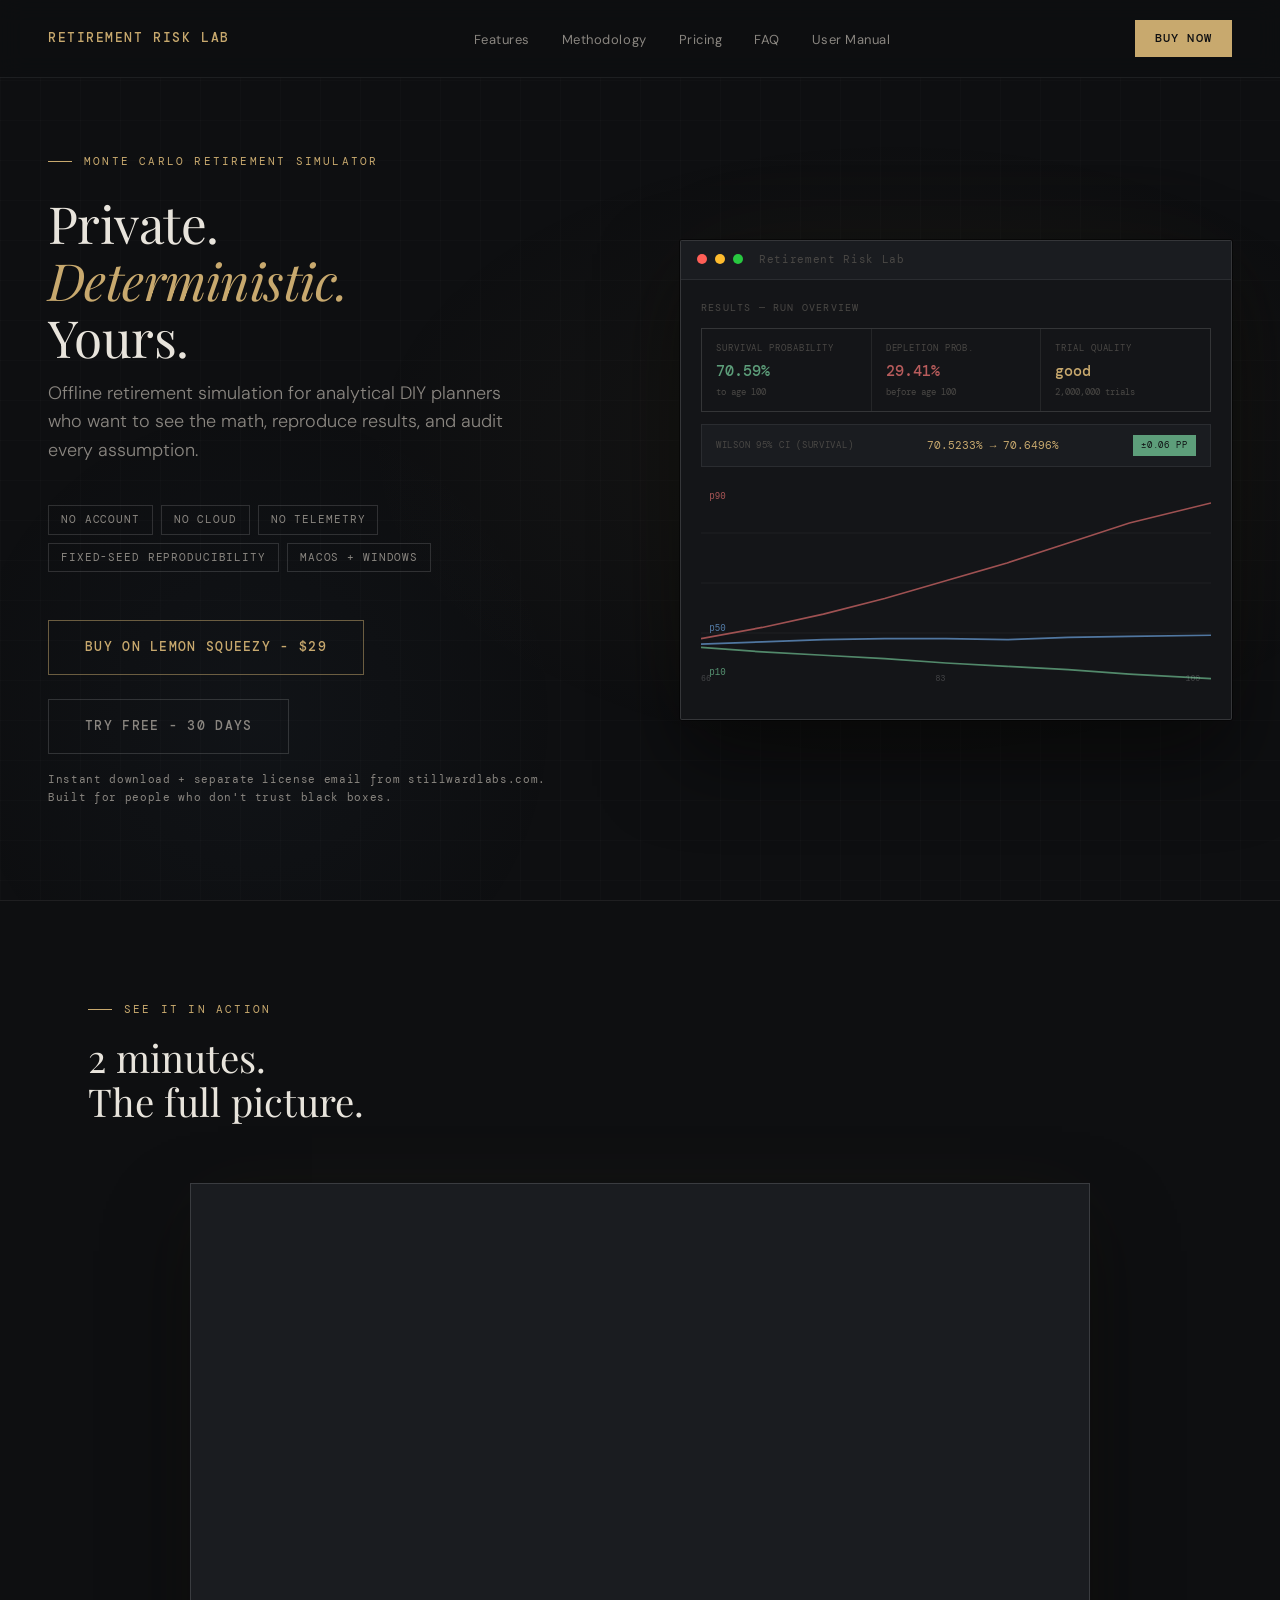
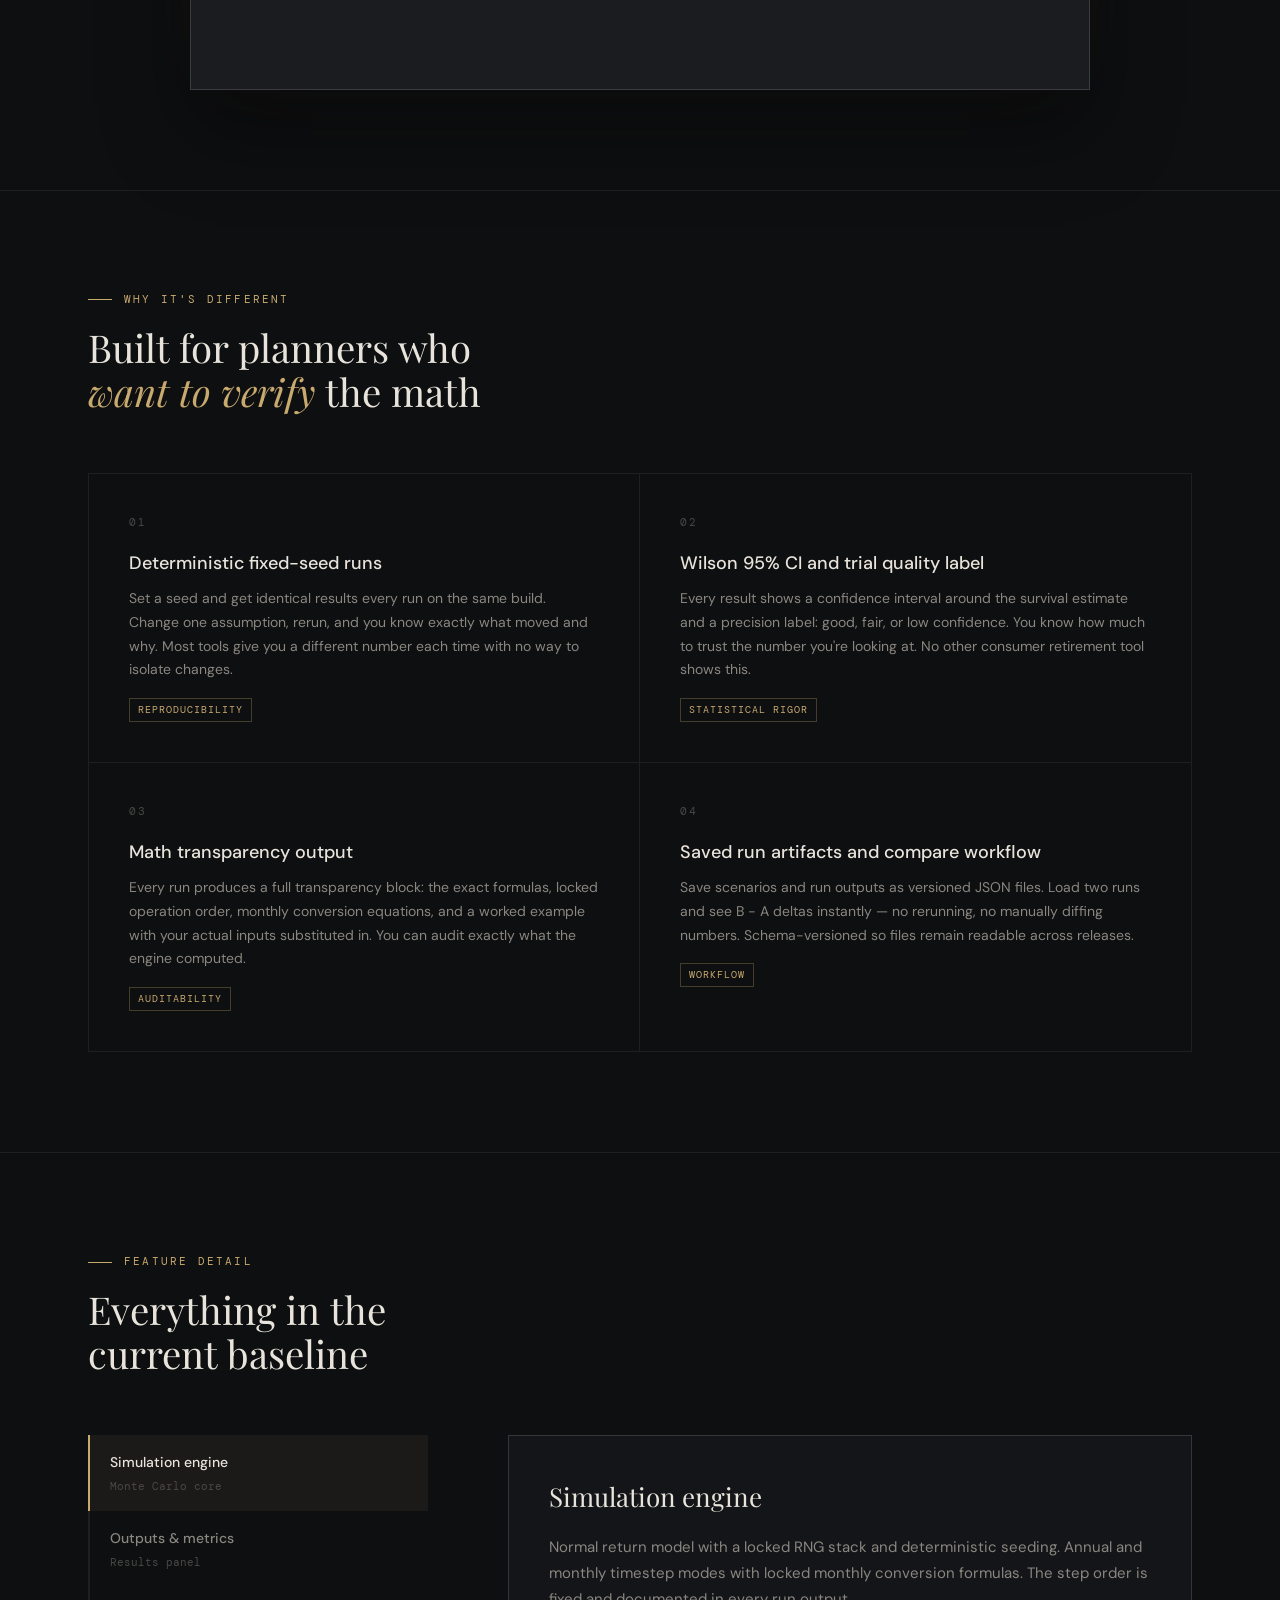
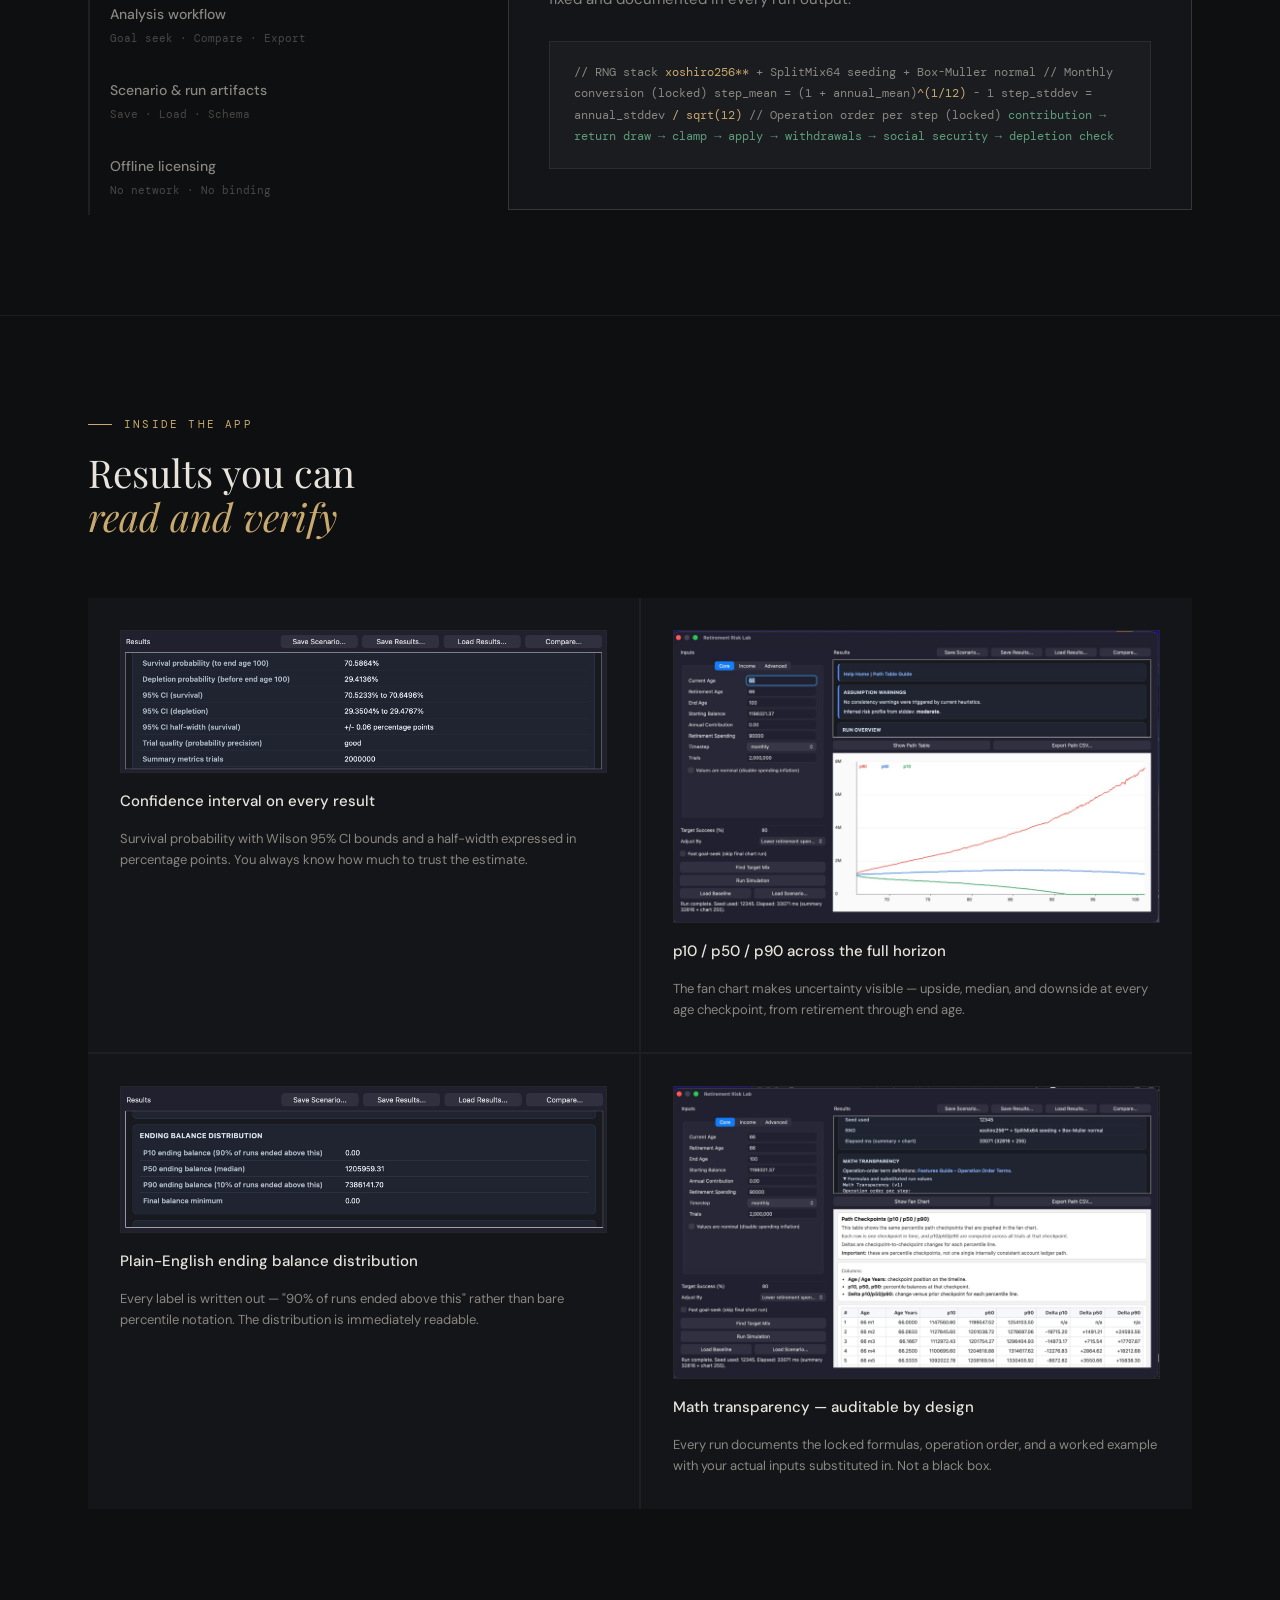
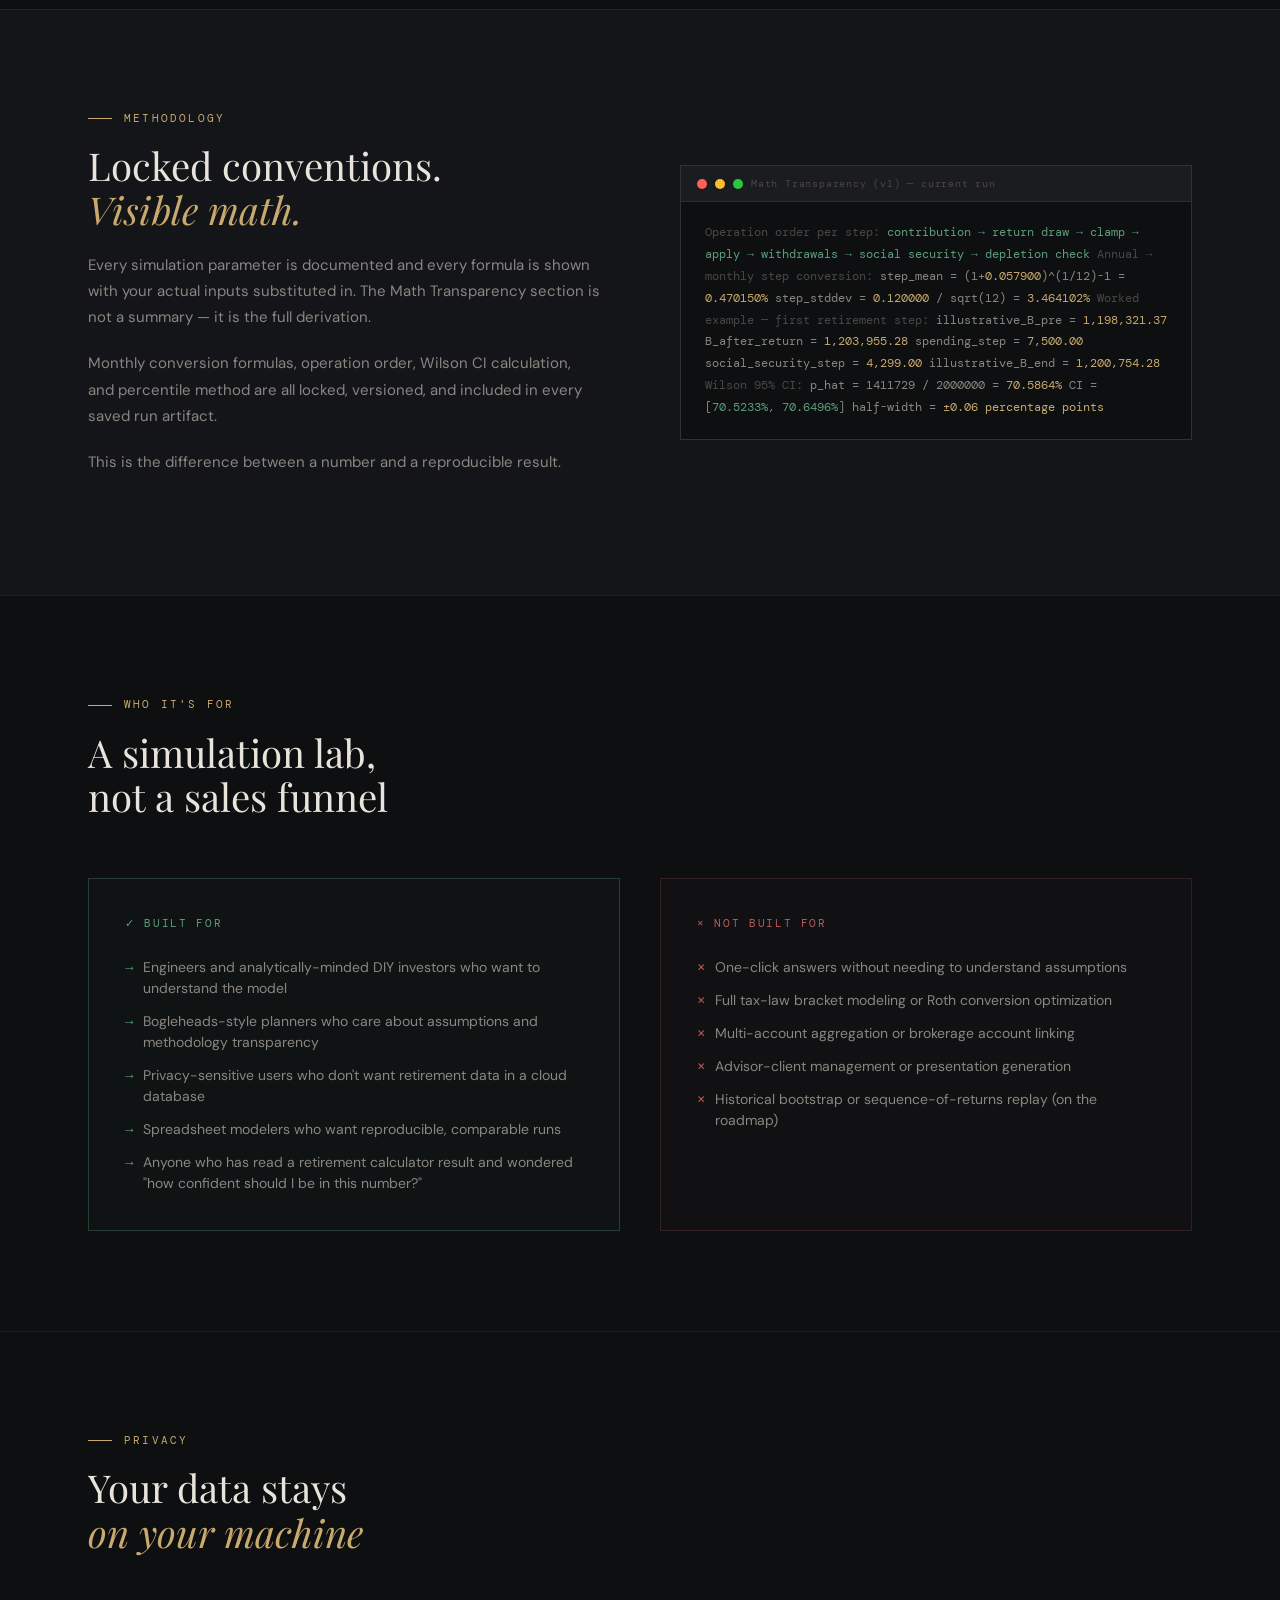
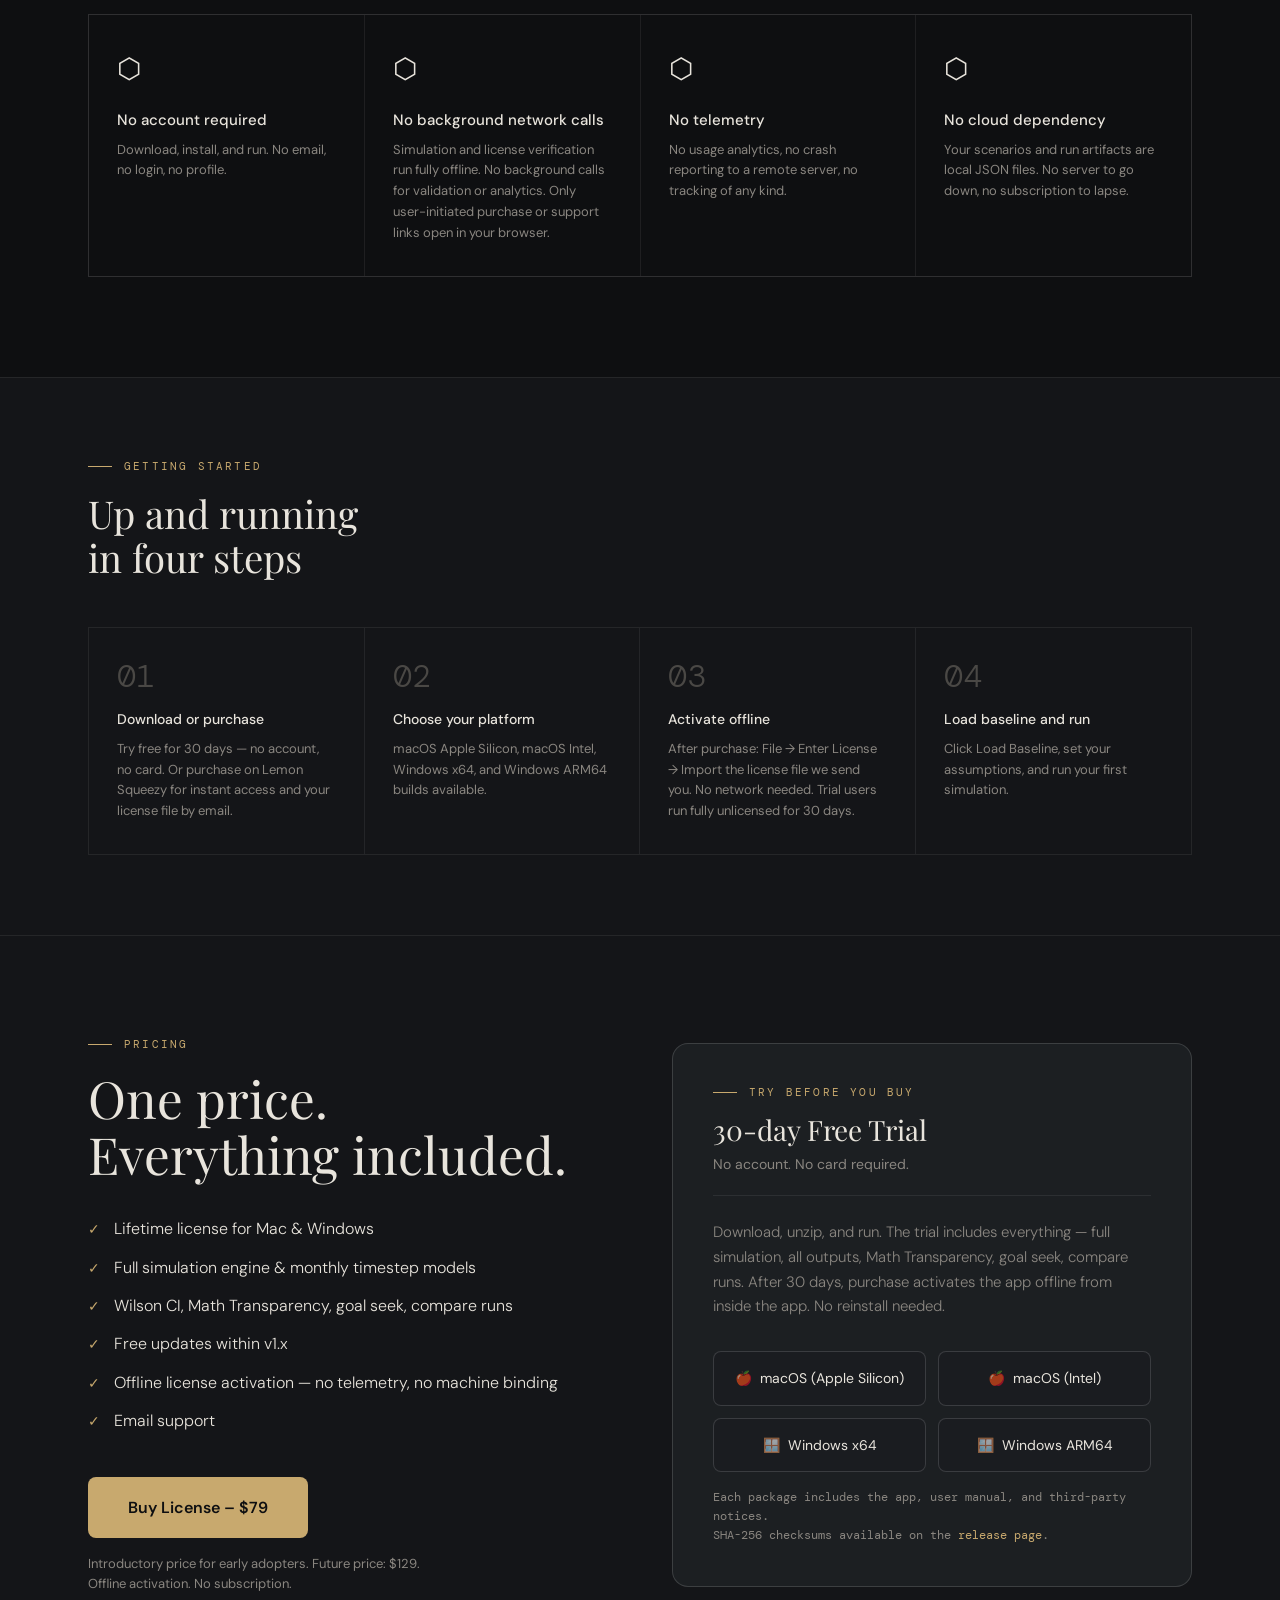
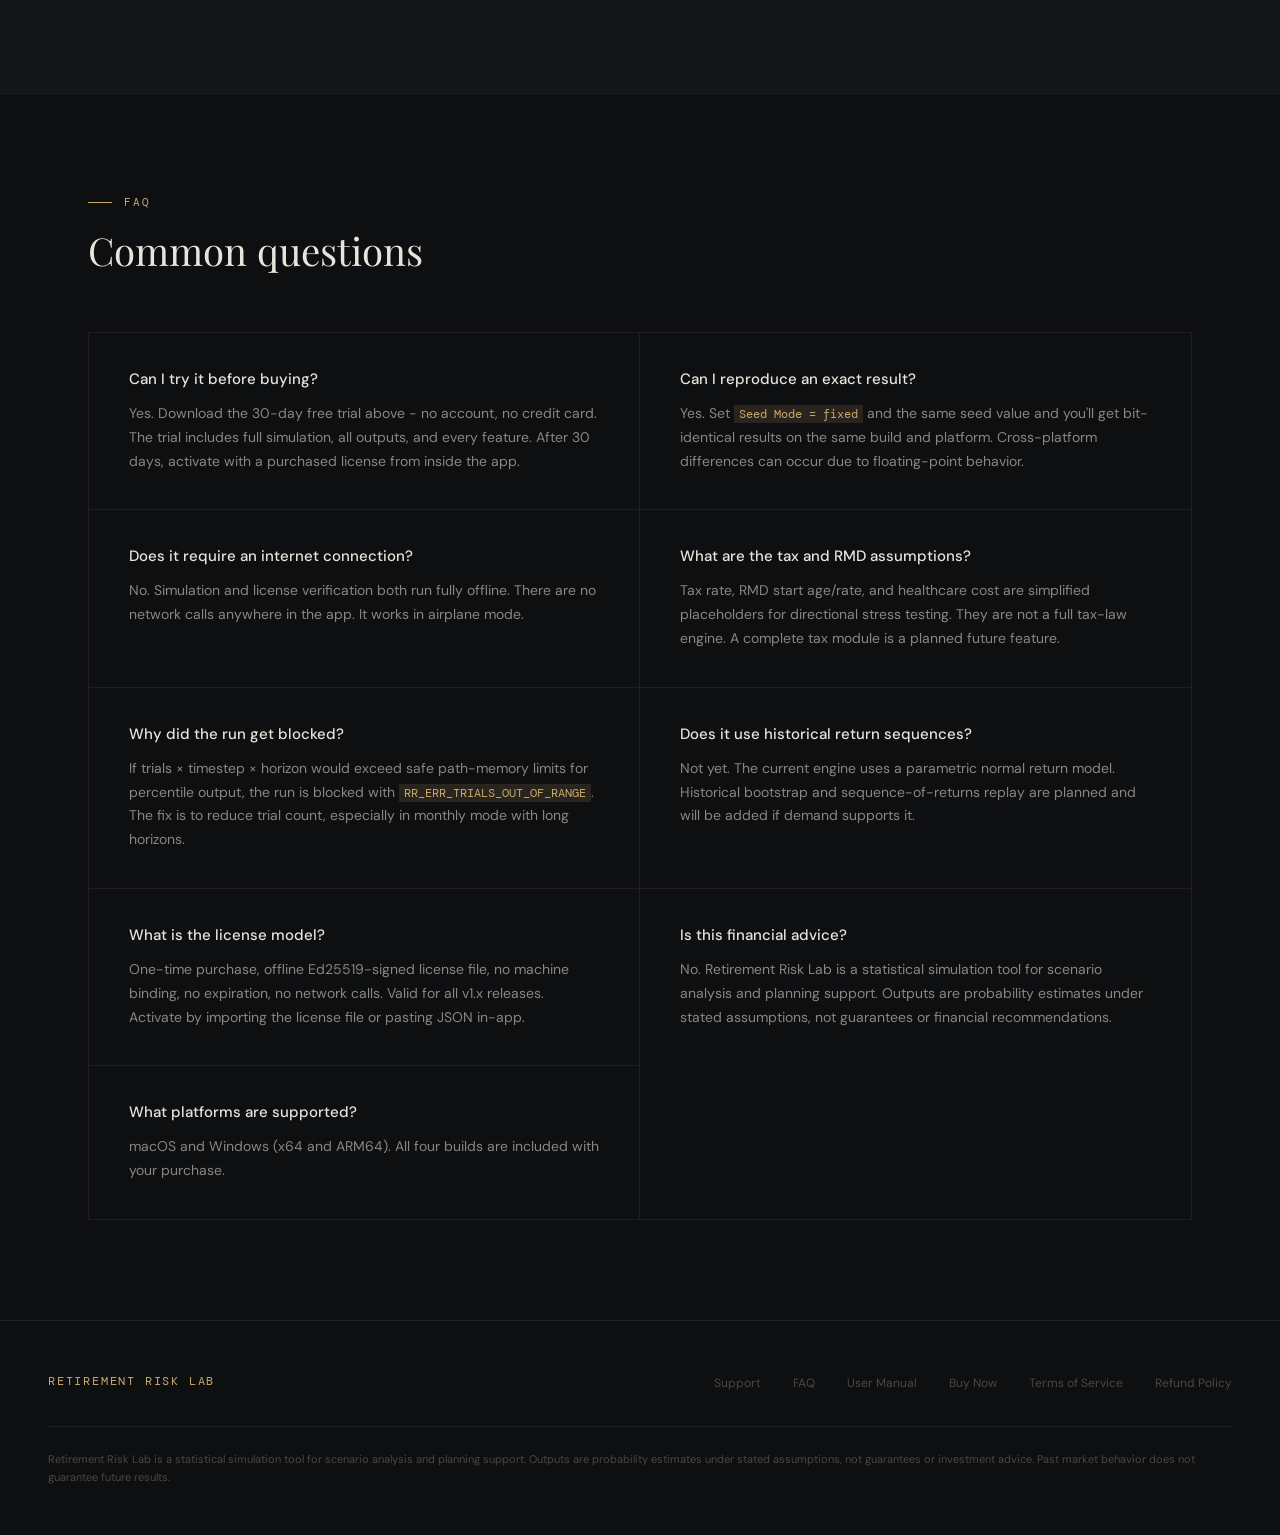
==== commit 7de46a29: "Update index.html changed price" ====
--- a/index.html
+++ b/index.html
@@ -39,7 +39,7 @@
   "applicationCategory": "FinanceApplication",
   "offers": {
     "@type": "Offer",
-    "price": "79.00",
+    "price": "29.00",
     "priceCurrency": "USD"
   },
   "description": "Offline Monte Carlo retirement simulator with fixed-seed reproducibility, Wilson 95% confidence intervals, and full math transparency on every run.",
@@ -1471,7 +1471,7 @@
         <span class="pill">macOS + Windows</span>
       </div>
       <div class="hero-buy">
-        <a href="https://retirementrisklab.lemonsqueezy.com" class="btn-primary-outline" target="_blank" rel="noopener">Buy on Lemon Squeezy - $79</a>
+        <a href="https://retirementrisklab.lemonsqueezy.com" class="btn-primary-outline" target="_blank" rel="noopener">Buy on Lemon Squeezy - $29</a>
         <a href="#pricing" class="btn-secondary">Try Free - 30 Days</a>
       </div>
       <div class="coming-soon-note">
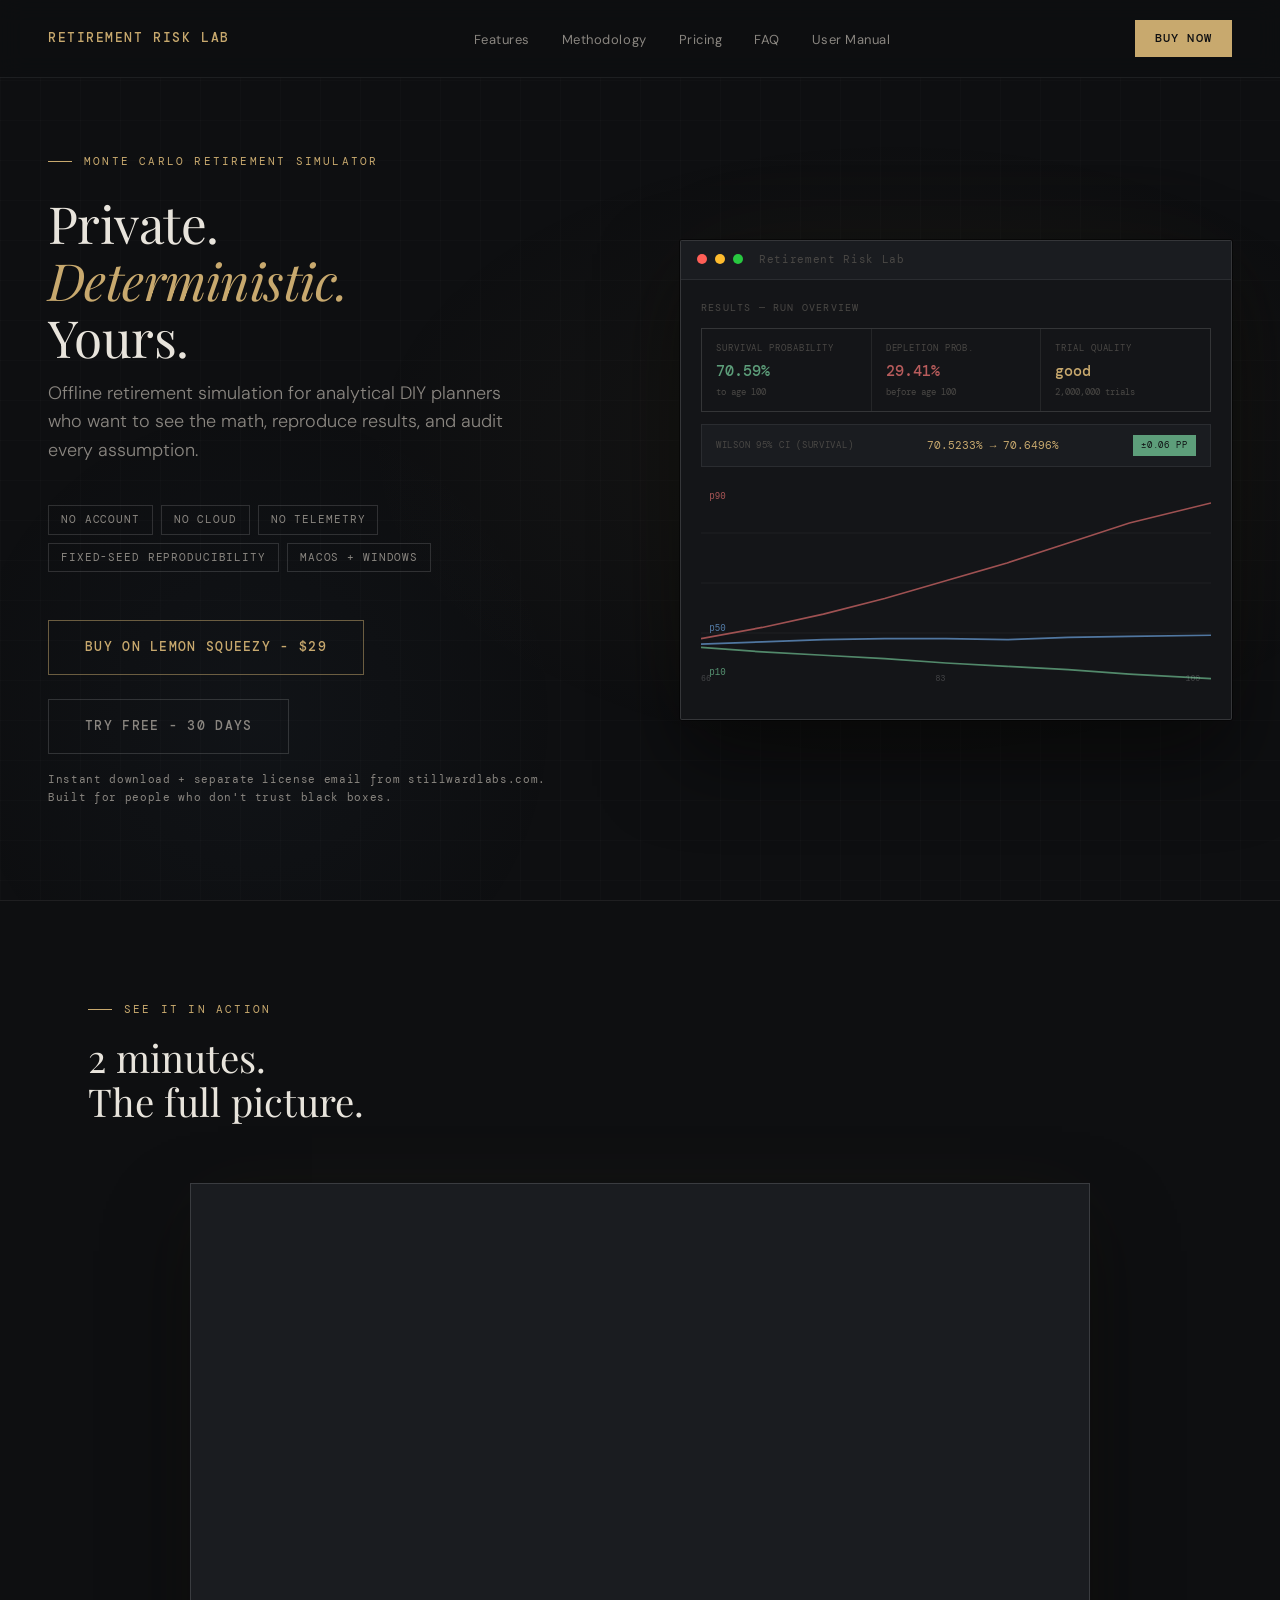
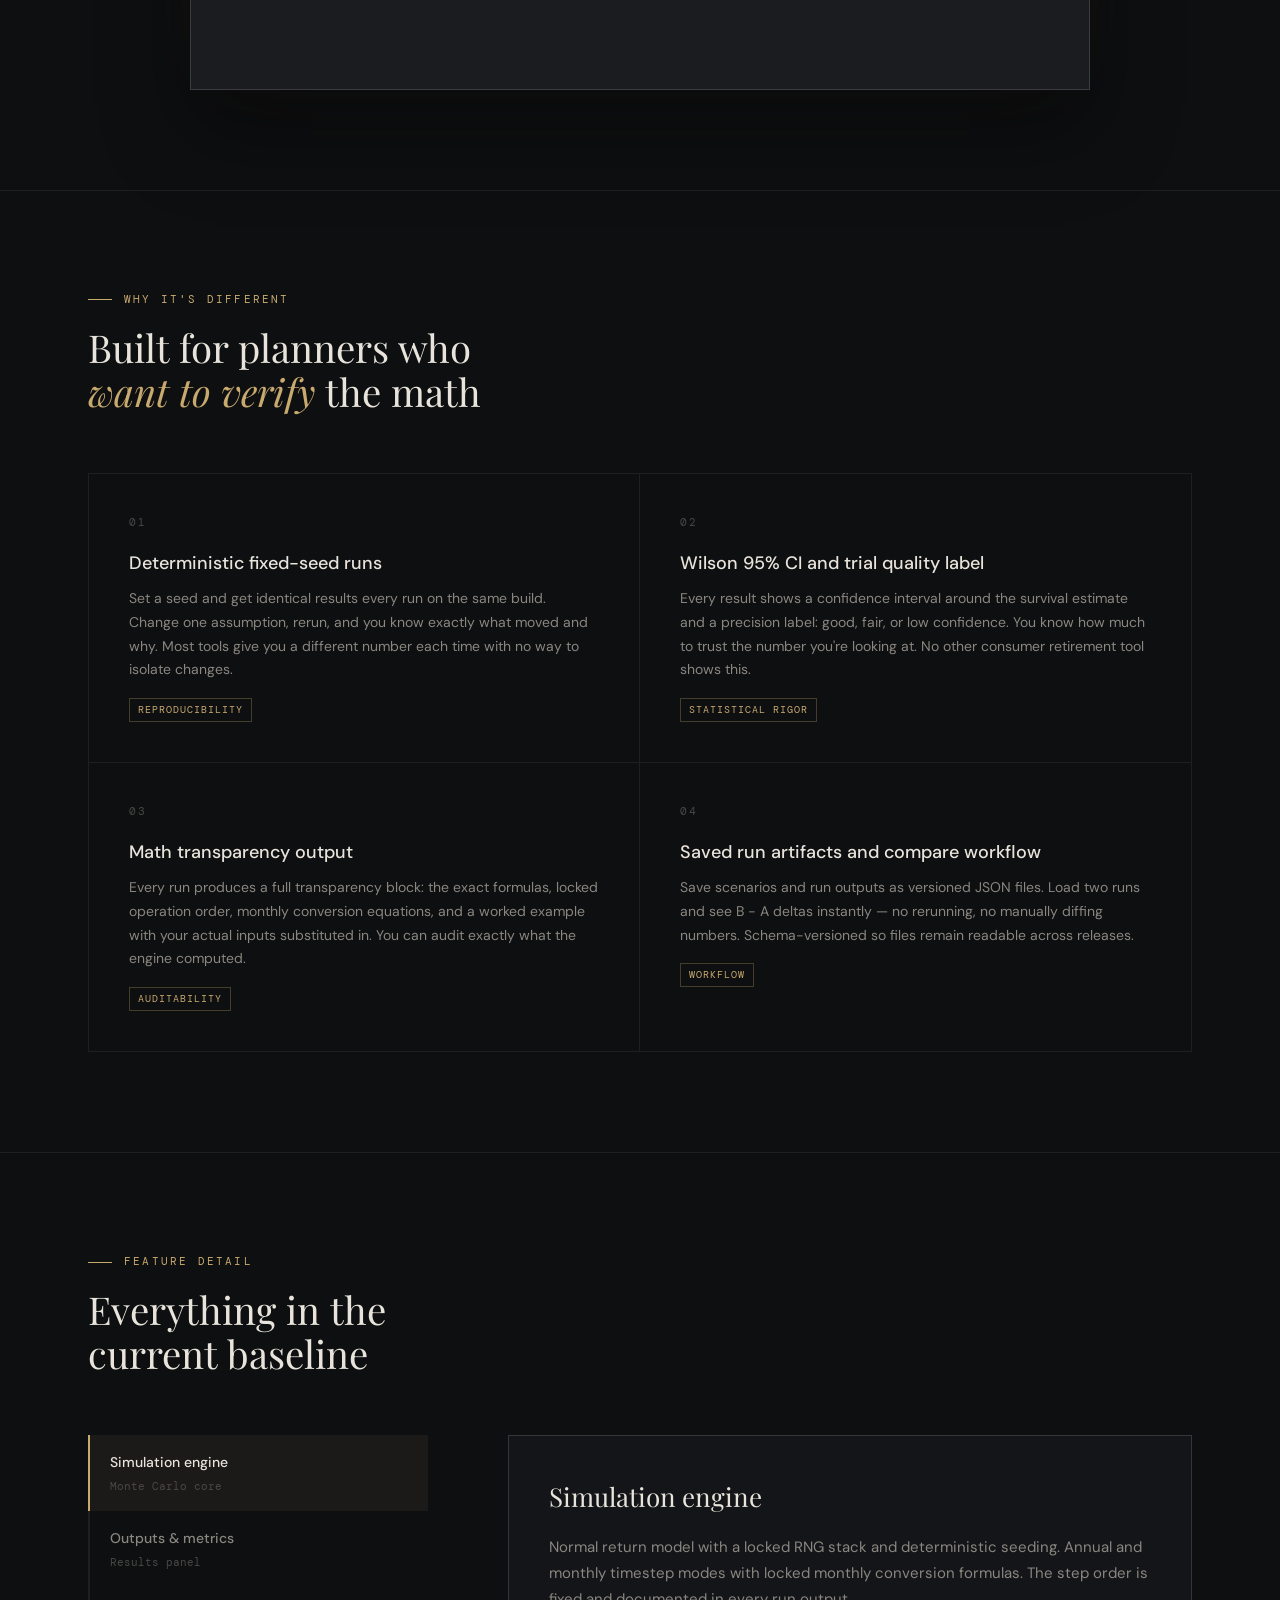
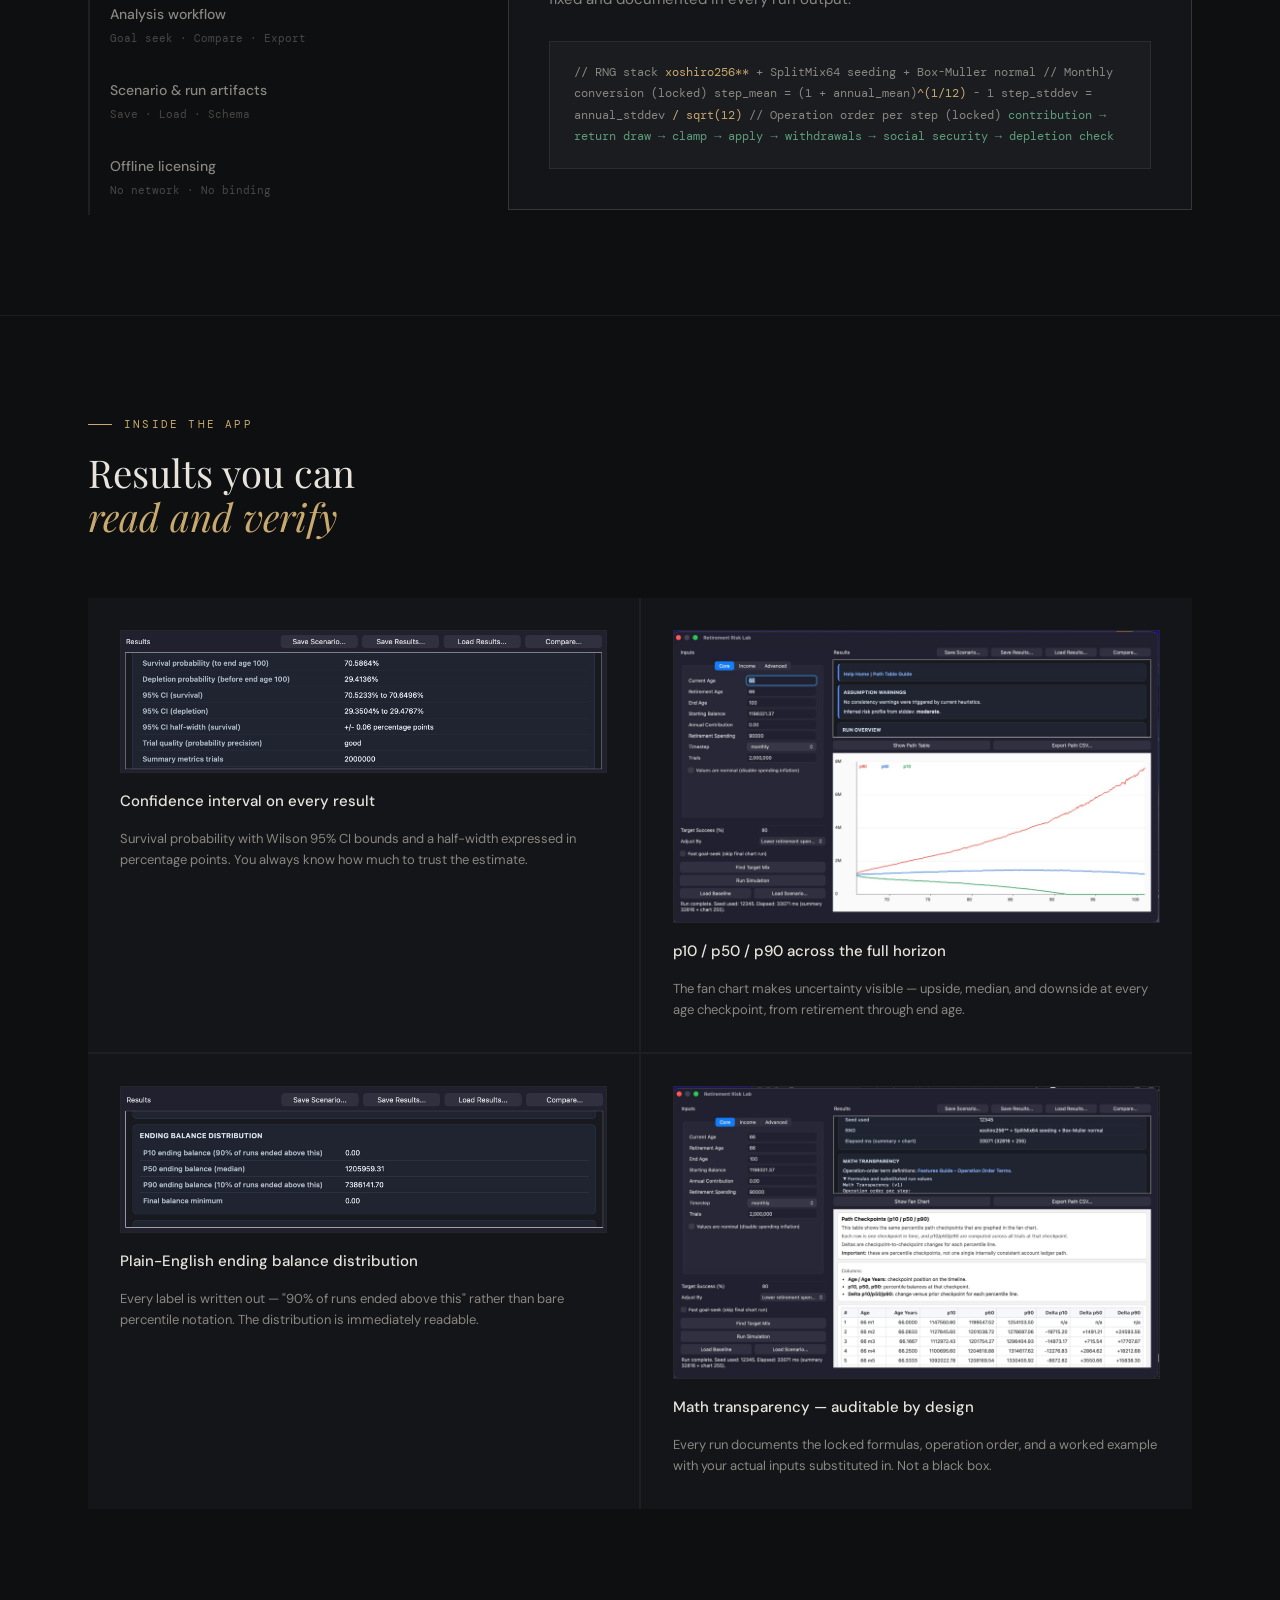
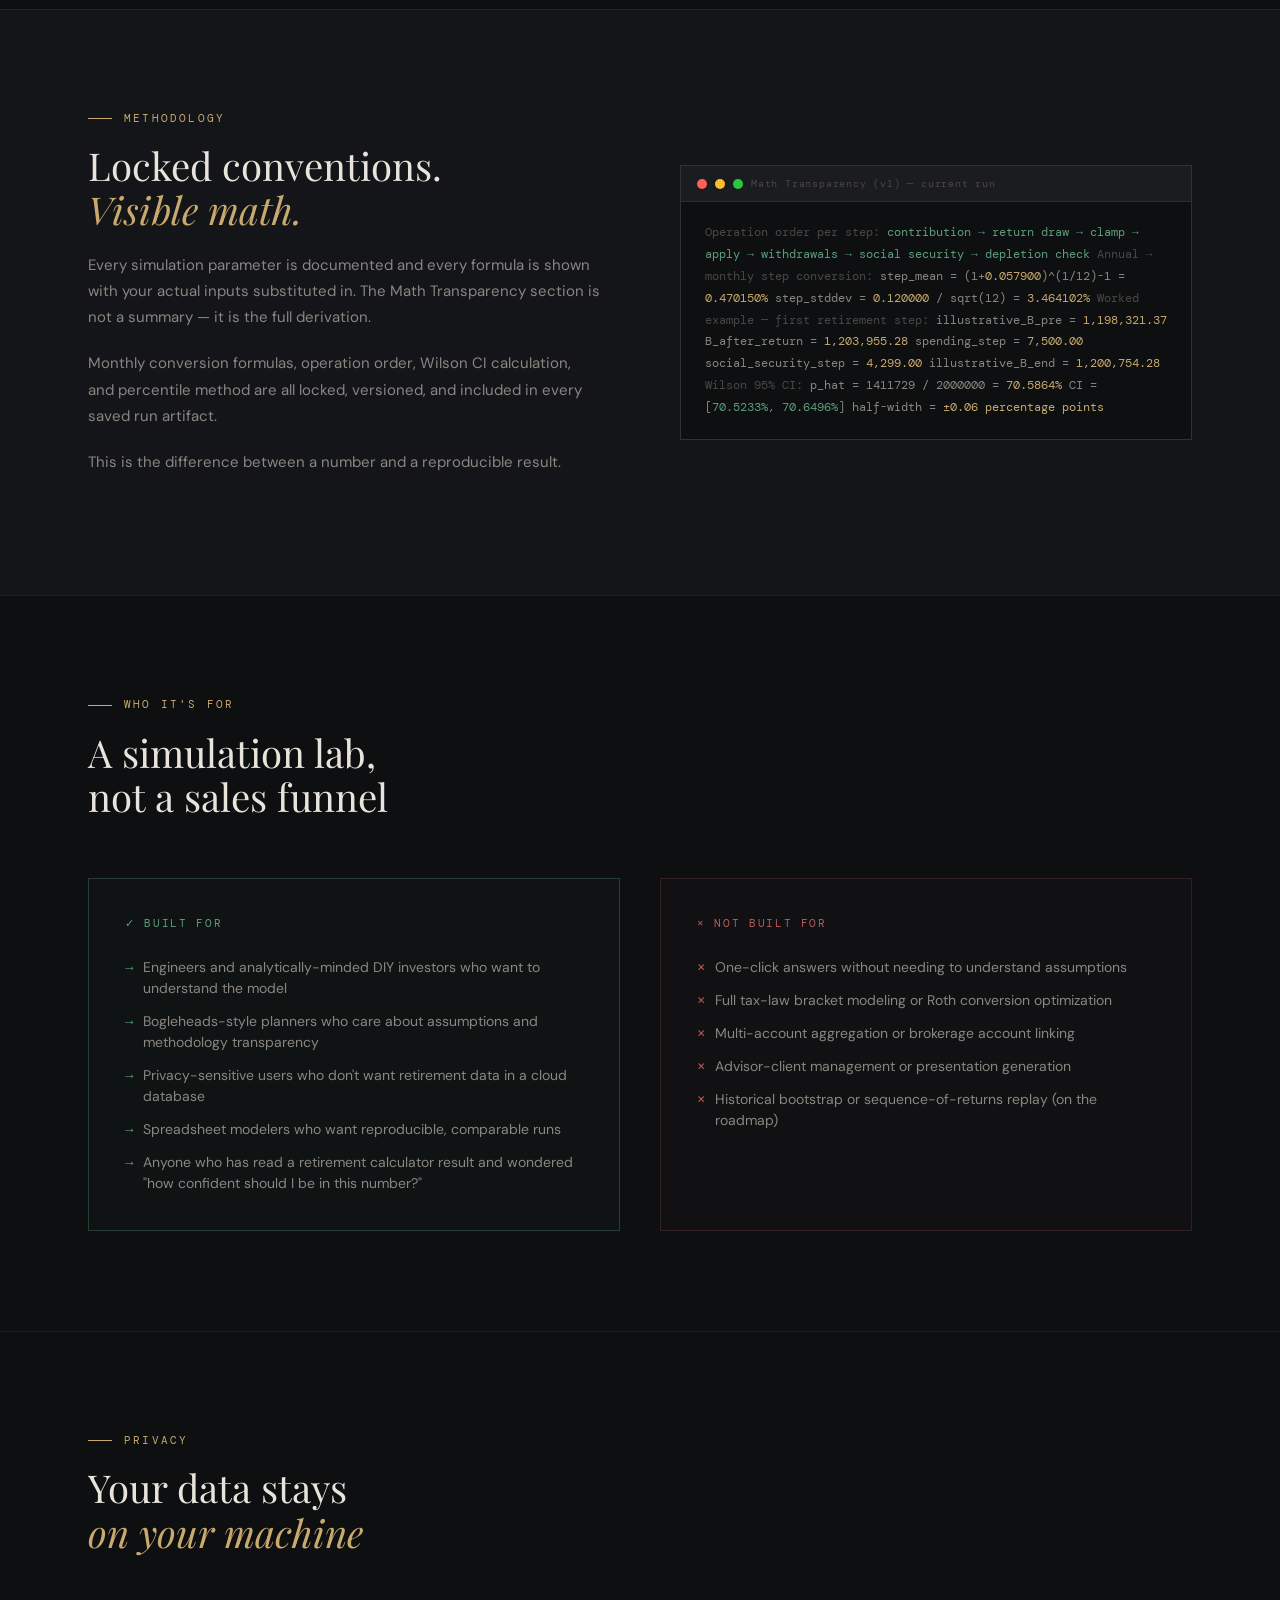
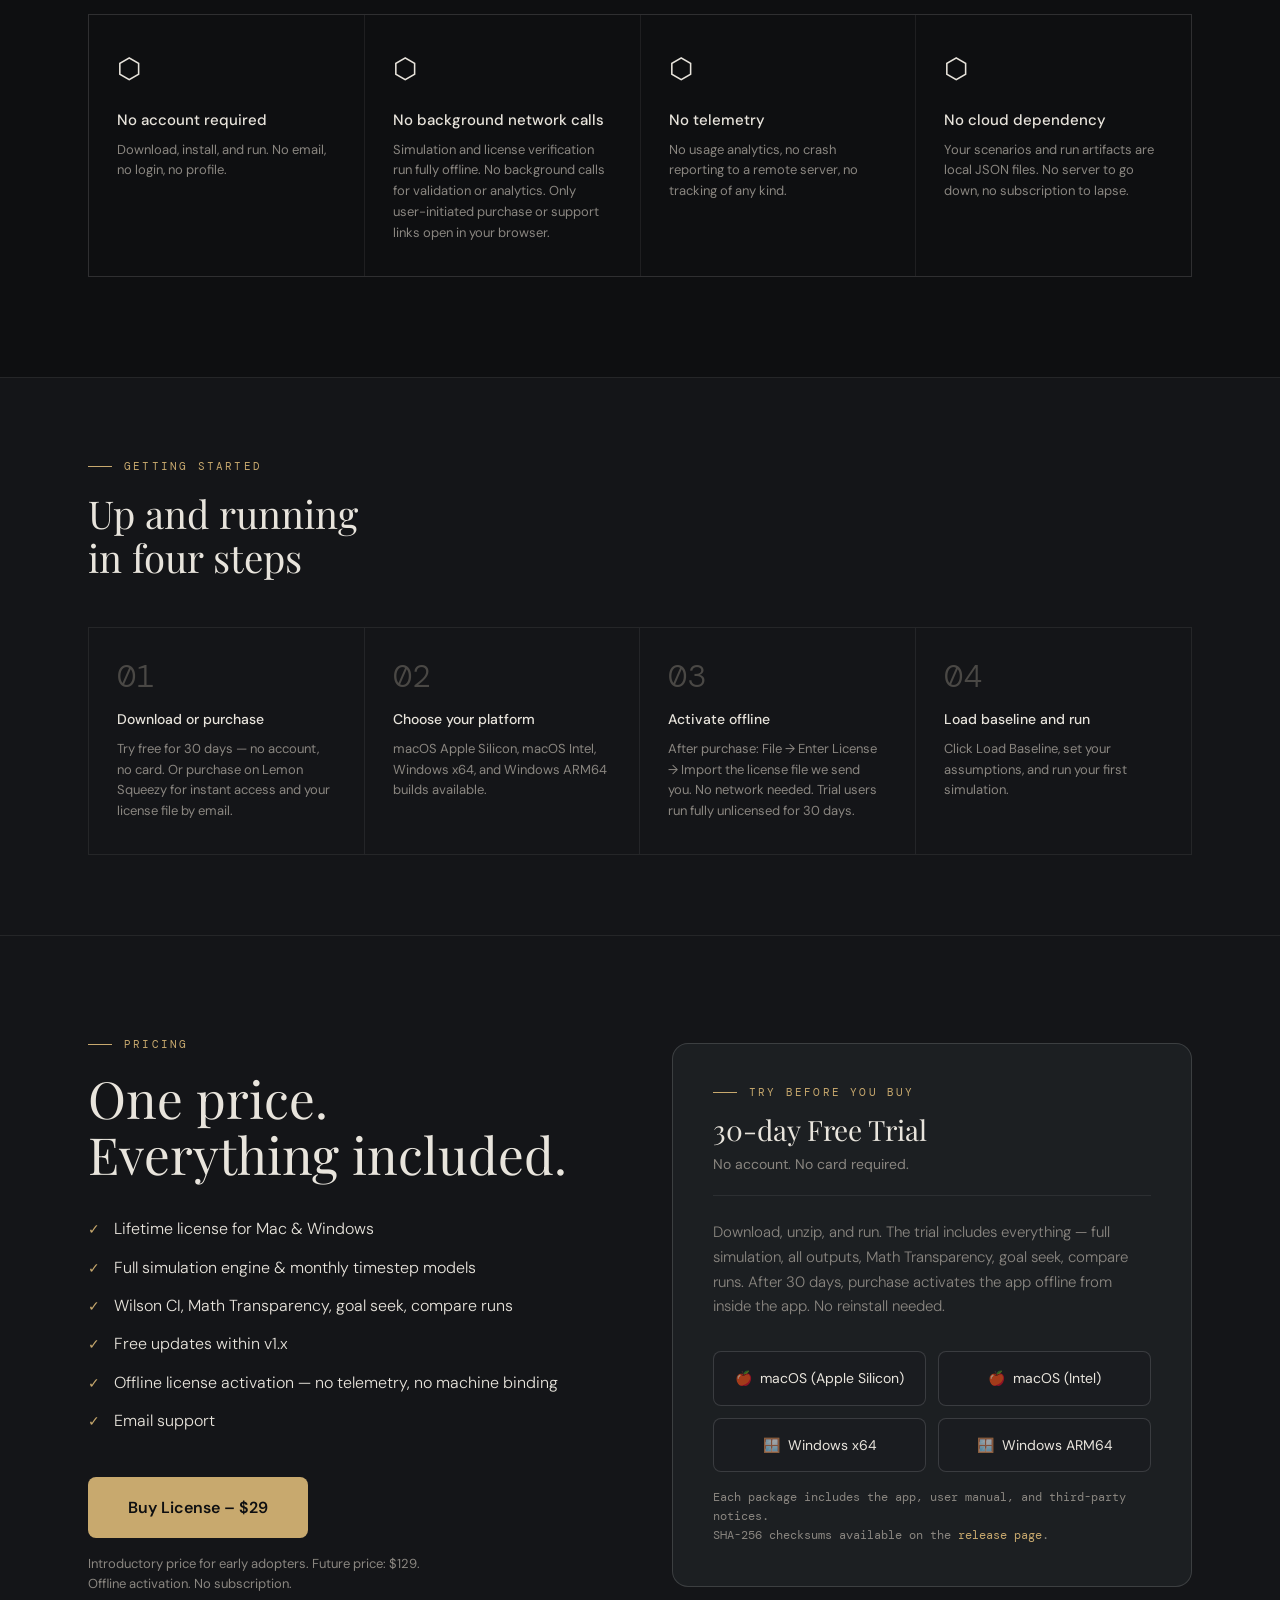
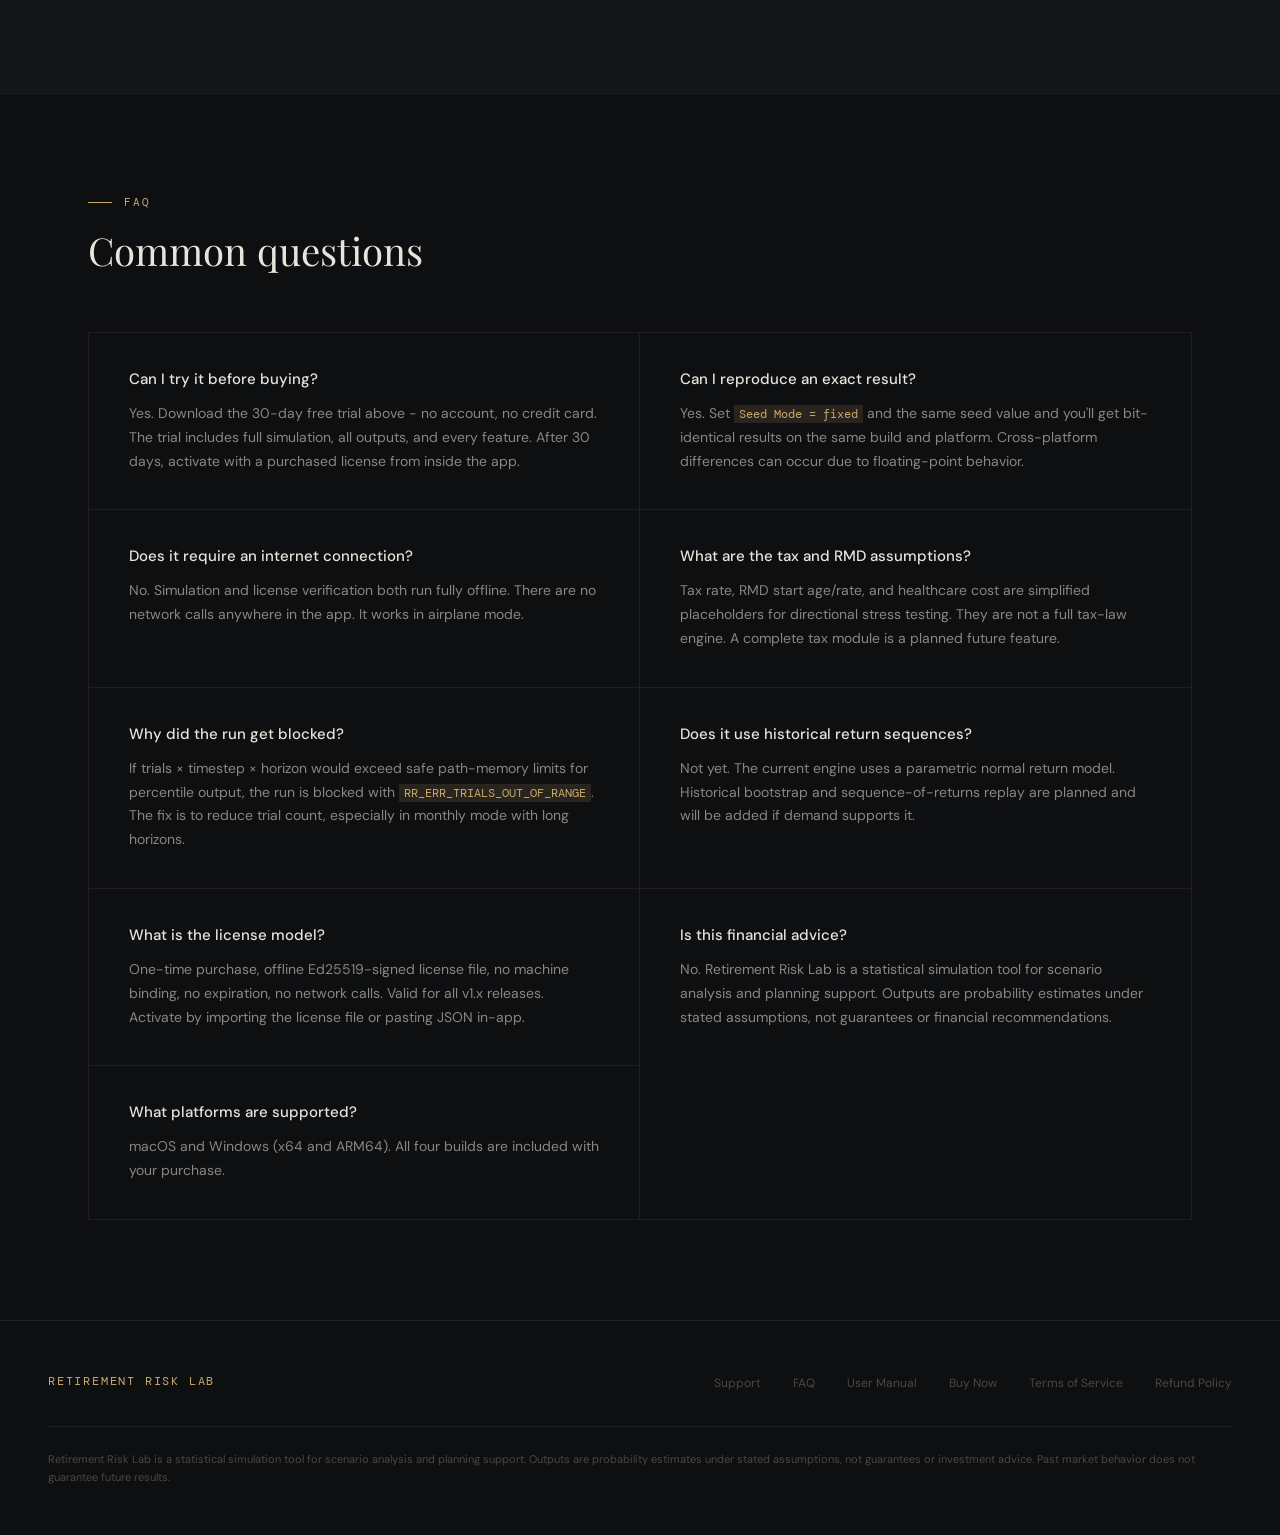
==== commit 1aa8bff3: "Update index.html" ====
--- a/index.html
+++ b/index.html
@@ -1881,7 +1881,7 @@
           <li><span class="check-icon">✓</span> Offline license activation — no telemetry, no machine binding</li>
           <li><span class="check-icon">✓</span> Email support</li>
         </ul>
-        <a href="https://retirementrisklab.lemonsqueezy.com" class="btn-buy-primary" target="_blank" rel="noopener">Buy License – $79</a>
+        <a href="https://retirementrisklab.lemonsqueezy.com" class="btn-buy-primary" target="_blank" rel="noopener">Buy License – $29</a>
         <p class="pricing-footnote">Introductory price for early adopters. Future price: $129.<br>Offline activation. No subscription.</p>
       </div>
 
